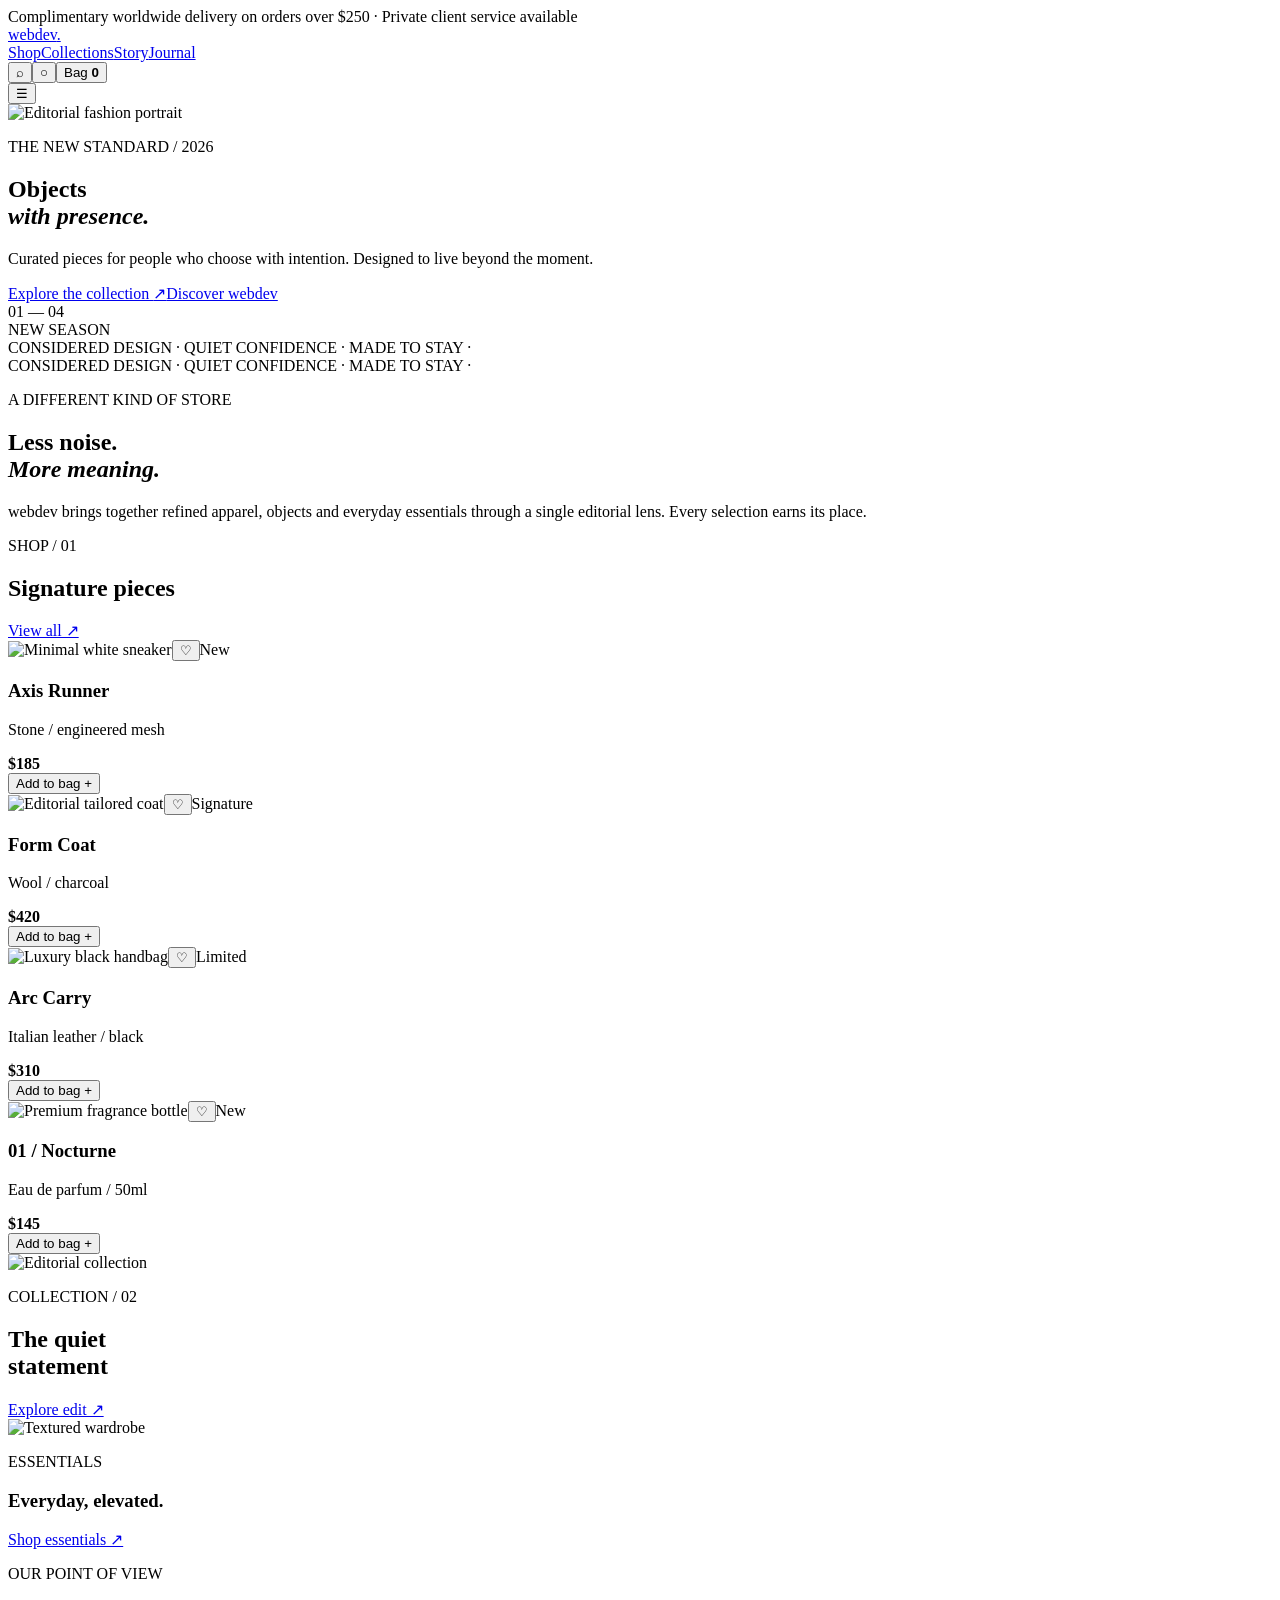
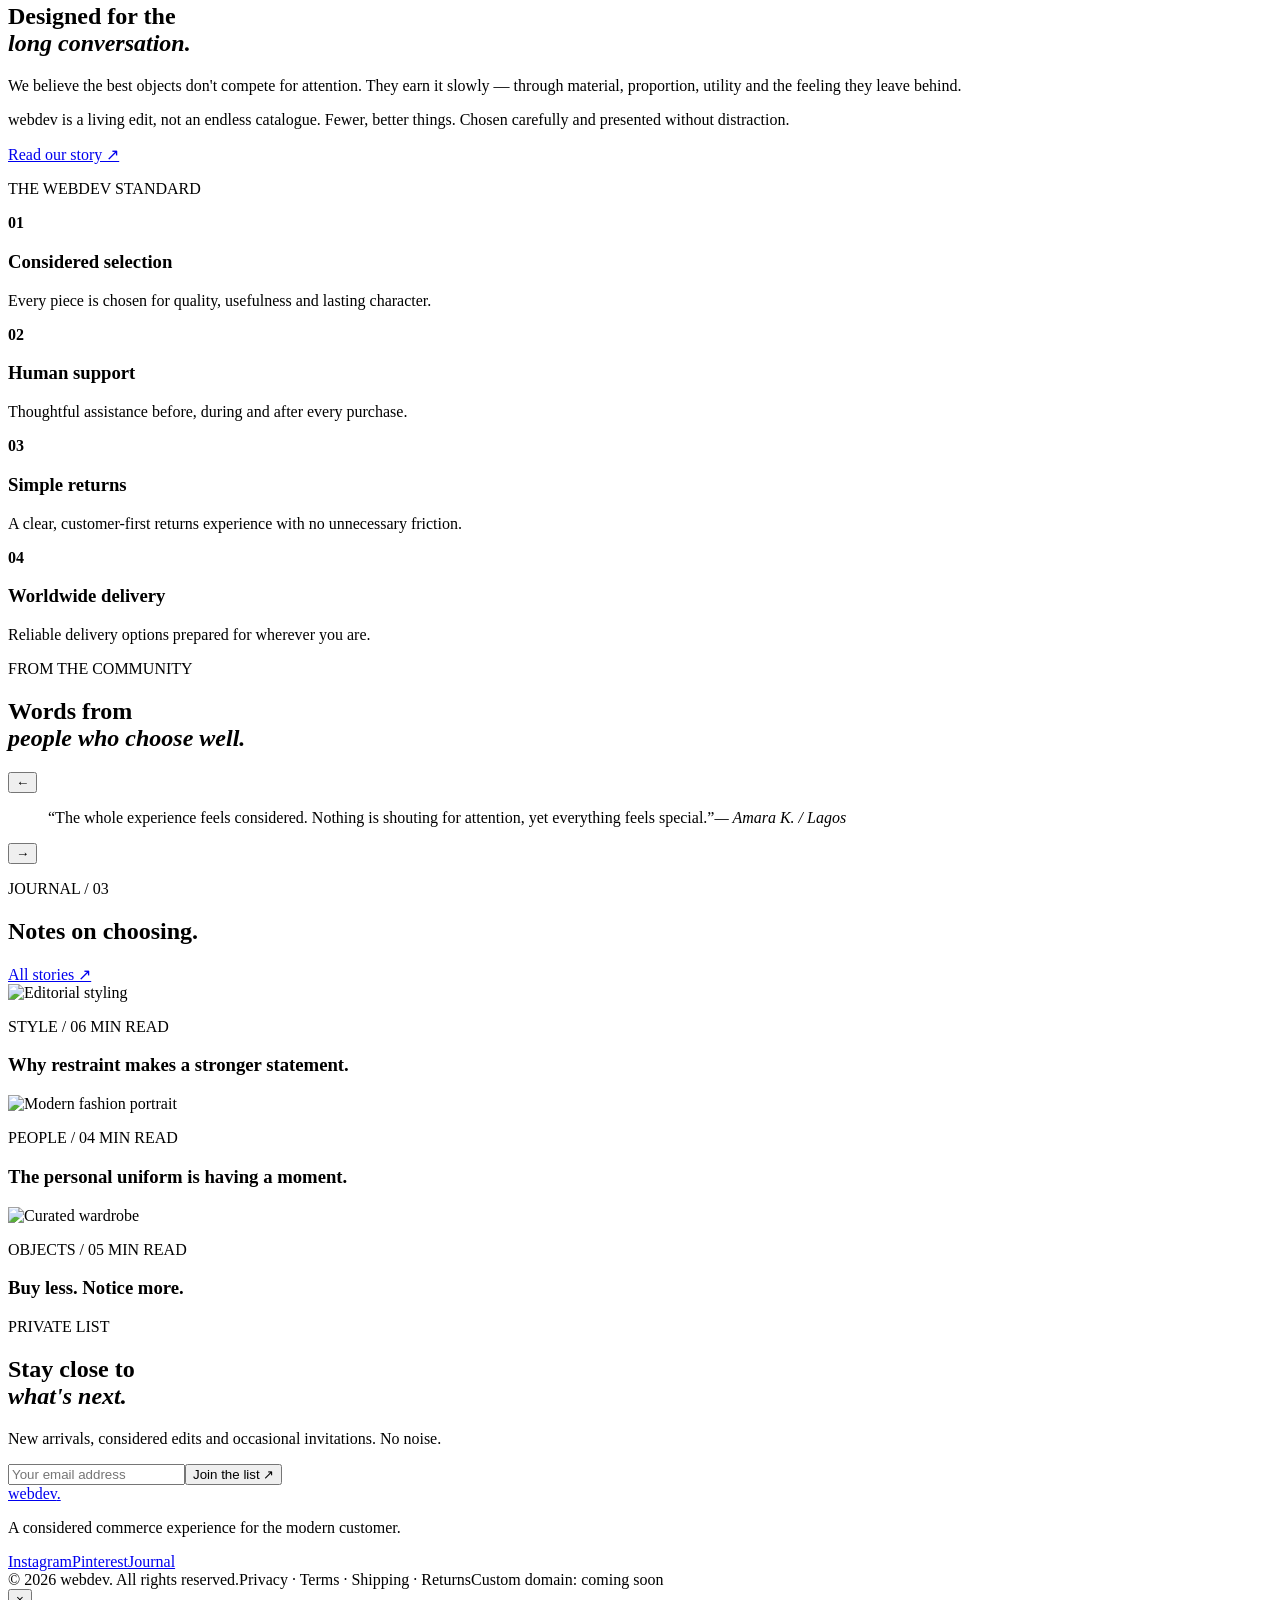
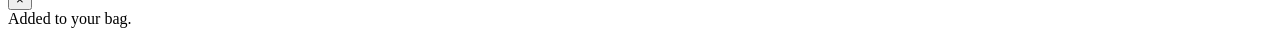
==== index.html @ 2dde6c5c "Build webdev premium storefront: add index.html" ====
<!doctype html>
<html lang="en">
<head>
<meta charset="UTF-8"><meta name="viewport" content="width=device-width,initial-scale=1">
<meta name="description" content="webdev — a premium independent commerce house for considered essentials and statement pieces.">
<meta name="theme-color" content="#0a0a09"><title>webdev — Objects with presence</title>
<link rel="preconnect" href="https://images.unsplash.com"><link rel="stylesheet" href="style.css">
</head>
<body>
<div class="announcement">Complimentary worldwide delivery on orders over $250 <span>·</span> Private client service available</div>
<header class="nav">
<a class="logo" href="#top" aria-label="webdev home">webdev<span>.</span></a>
<nav><a href="#shop">Shop</a><a href="#collections">Collections</a><a href="#story">Story</a><a href="#journal">Journal</a></nav>
<div class="actions"><button data-open="search" aria-label="Search">⌕</button><button data-open="account" aria-label="Account">○</button><button data-open="cart" aria-label="Cart">Bag <b id="count">0</b></button></div>
<button class="menu" data-open="menu" aria-label="Open menu">☰</button>
</header>
<main id="top">
<section class="hero">
<img src="https://images.unsplash.com/photo-1539109136881-3be0616acf4b?auto=format&fit=crop&w=2200&q=88" alt="Editorial fashion portrait">
<div class="hero-copy"><p class="eyebrow">THE NEW STANDARD / 2026</p><h1>Objects<br><em>with presence.</em></h1><p>Curated pieces for people who choose with intention. Designed to live beyond the moment.</p><div class="hero-actions"><a class="btn dark" href="#shop">Explore the collection <span>↗</span></a><a class="text-link" href="#story">Discover webdev</a></div></div>
<div class="hero-note">01 — 04<br>NEW SEASON</div>
</section>
<section class="marquee"><div>CONSIDERED DESIGN · QUIET CONFIDENCE · MADE TO STAY · </div><div>CONSIDERED DESIGN · QUIET CONFIDENCE · MADE TO STAY · </div></section>
<section class="intro"><p class="eyebrow">A DIFFERENT KIND OF STORE</p><h2>Less noise.<br><em>More meaning.</em></h2><p>webdev brings together refined apparel, objects and everyday essentials through a single editorial lens. Every selection earns its place.</p></section>
<section id="shop" class="section"><div class="section-head"><div><p class="eyebrow">SHOP / 01</p><h2>Signature pieces</h2></div><a href="#shop" class="text-link">View all ↗</a></div>
<div class="products">
<article class="product"><div class="product-media"><img src="https://images.unsplash.com/photo-1542291026-7eec264c27ff?auto=format&fit=crop&w=1200&q=88" alt="Minimal white sneaker"><button class="wish">♡</button><span>New</span></div><div class="product-info"><div><h3>Axis Runner</h3><p>Stone / engineered mesh</p></div><strong>$185</strong></div><button class="add" data-product="Axis Runner" data-price="185">Add to bag <span>+</span></button></article>
<article class="product"><div class="product-media"><img src="https://images.unsplash.com/photo-1529139574466-a303027c1d8b?auto=format&fit=crop&w=1200&q=88" alt="Editorial tailored coat"><button class="wish">♡</button><span>Signature</span></div><div class="product-info"><div><h3>Form Coat</h3><p>Wool / charcoal</p></div><strong>$420</strong></div><button class="add" data-product="Form Coat" data-price="420">Add to bag <span>+</span></button></article>
<article class="product"><div class="product-media"><img src="https://images.unsplash.com/photo-1492707892479-7bc8d5a4ee93?auto=format&fit=crop&w=1200&q=88" alt="Luxury black handbag"><button class="wish">♡</button><span>Limited</span></div><div class="product-info"><div><h3>Arc Carry</h3><p>Italian leather / black</p></div><strong>$310</strong></div><button class="add" data-product="Arc Carry" data-price="310">Add to bag <span>+</span></button></article>
<article class="product"><div class="product-media"><img src="https://images.unsplash.com/photo-1594035910387-fea47794261f?auto=format&fit=crop&w=1200&q=88" alt="Premium fragrance bottle"><button class="wish">♡</button><span>New</span></div><div class="product-info"><div><h3>01 / Nocturne</h3><p>Eau de parfum / 50ml</p></div><strong>$145</strong></div><button class="add" data-product="01 / Nocturne" data-price="145">Add to bag <span>+</span></button></article>
</div></section>
<section id="collections" class="feature-grid">
<div class="feature large"><img src="https://images.unsplash.com/photo-1506629905607-d9b1c5e1c2c2?auto=format&fit=crop&w=1800&q=88" alt="Editorial collection"><div><p class="eyebrow">COLLECTION / 02</p><h2>The quiet<br>statement</h2><a class="btn light" href="#shop">Explore edit ↗</a></div></div>
<div class="feature"><img src="https://images.unsplash.com/photo-1523381210434-271e8be1f52b?auto=format&fit=crop&w=1300&q=88" alt="Textured wardrobe"><div><p class="eyebrow">ESSENTIALS</p><h3>Everyday, elevated.</h3><a class="text-link light-link" href="#shop">Shop essentials ↗</a></div></div>
</section>
<section id="story" class="manifesto"><div><p class="eyebrow">OUR POINT OF VIEW</p><h2>Designed for the<br><em>long conversation.</em></h2></div><div><p>We believe the best objects don't compete for attention. They earn it slowly — through material, proportion, utility and the feeling they leave behind.</p><p>webdev is a living edit, not an endless catalogue. Fewer, better things. Chosen carefully and presented without distraction.</p><a class="text-link" href="#journal">Read our story ↗</a></div></section>
<section class="trust"><p class="eyebrow">THE WEBDEV STANDARD</p><div class="trust-grid"><div><b>01</b><h3>Considered selection</h3><p>Every piece is chosen for quality, usefulness and lasting character.</p></div><div><b>02</b><h3>Human support</h3><p>Thoughtful assistance before, during and after every purchase.</p></div><div><b>03</b><h3>Simple returns</h3><p>A clear, customer-first returns experience with no unnecessary friction.</p></div><div><b>04</b><h3>Worldwide delivery</h3><p>Reliable delivery options prepared for wherever you are.</p></div></div></section>
<section class="testimonials"><p class="eyebrow">FROM THE COMMUNITY</p><h2>Words from<br><em>people who choose well.</em></h2><div class="quote-wrap"><button class="quote-nav prev">←</button><blockquote id="quote">“The whole experience feels considered. Nothing is shouting for attention, yet everything feels special.”<cite>— Amara K. / Lagos</cite></blockquote><button class="quote-nav next">→</button></div></section>
<section id="journal" class="journal"><div class="section-head"><div><p class="eyebrow">JOURNAL / 03</p><h2>Notes on choosing.</h2></div><a href="#journal" class="text-link">All stories ↗</a></div><div class="journal-grid"><article><img src="https://images.unsplash.com/photo-1490481651871-ab68de25d43d?auto=format&fit=crop&w=1200&q=88" alt="Editorial styling"><p>STYLE / 06 MIN READ</p><h3>Why restraint makes a stronger statement.</h3></article><article><img src="https://images.unsplash.com/photo-1515886657613-9f3515b0c78f?auto=format&fit=crop&w=1200&q=88" alt="Modern fashion portrait"><p>PEOPLE / 04 MIN READ</p><h3>The personal uniform is having a moment.</h3></article><article><img src="https://images.unsplash.com/photo-1525507119028-ed4c629a60a3?auto=format&fit=crop&w=1200&q=88" alt="Curated wardrobe"><p>OBJECTS / 05 MIN READ</p><h3>Buy less. Notice more.</h3></article></div></section>
<section class="newsletter"><p class="eyebrow">PRIVATE LIST</p><h2>Stay close to<br><em>what's next.</em></h2><p>New arrivals, considered edits and occasional invitations. No noise.</p><form id="newsletter"><input type="email" placeholder="Your email address" required aria-label="Email address"><button class="btn dark">Join the list ↗</button></form><small id="newsmsg"></small></section>
</main>
<footer><div class="footer-top"><a class="logo" href="#top">webdev<span>.</span></a><p>A considered commerce experience for the modern customer.</p><div class="social"><a href="#top">Instagram</a><a href="#top">Pinterest</a><a href="#top">Journal</a></div></div><div class="footer-bottom"><span>© 2026 webdev. All rights reserved.</span><span>Privacy · Terms · Shipping · Returns</span><span>Custom domain: coming soon</span></div></footer>
<div class="drawer" id="drawer"><div class="drawer-inner"><button class="close">×</button><div id="drawer-content"></div></div></div>
<div class="toast" id="toast">Added to your bag.</div>
<script src="script.js"></script>
</body></html>
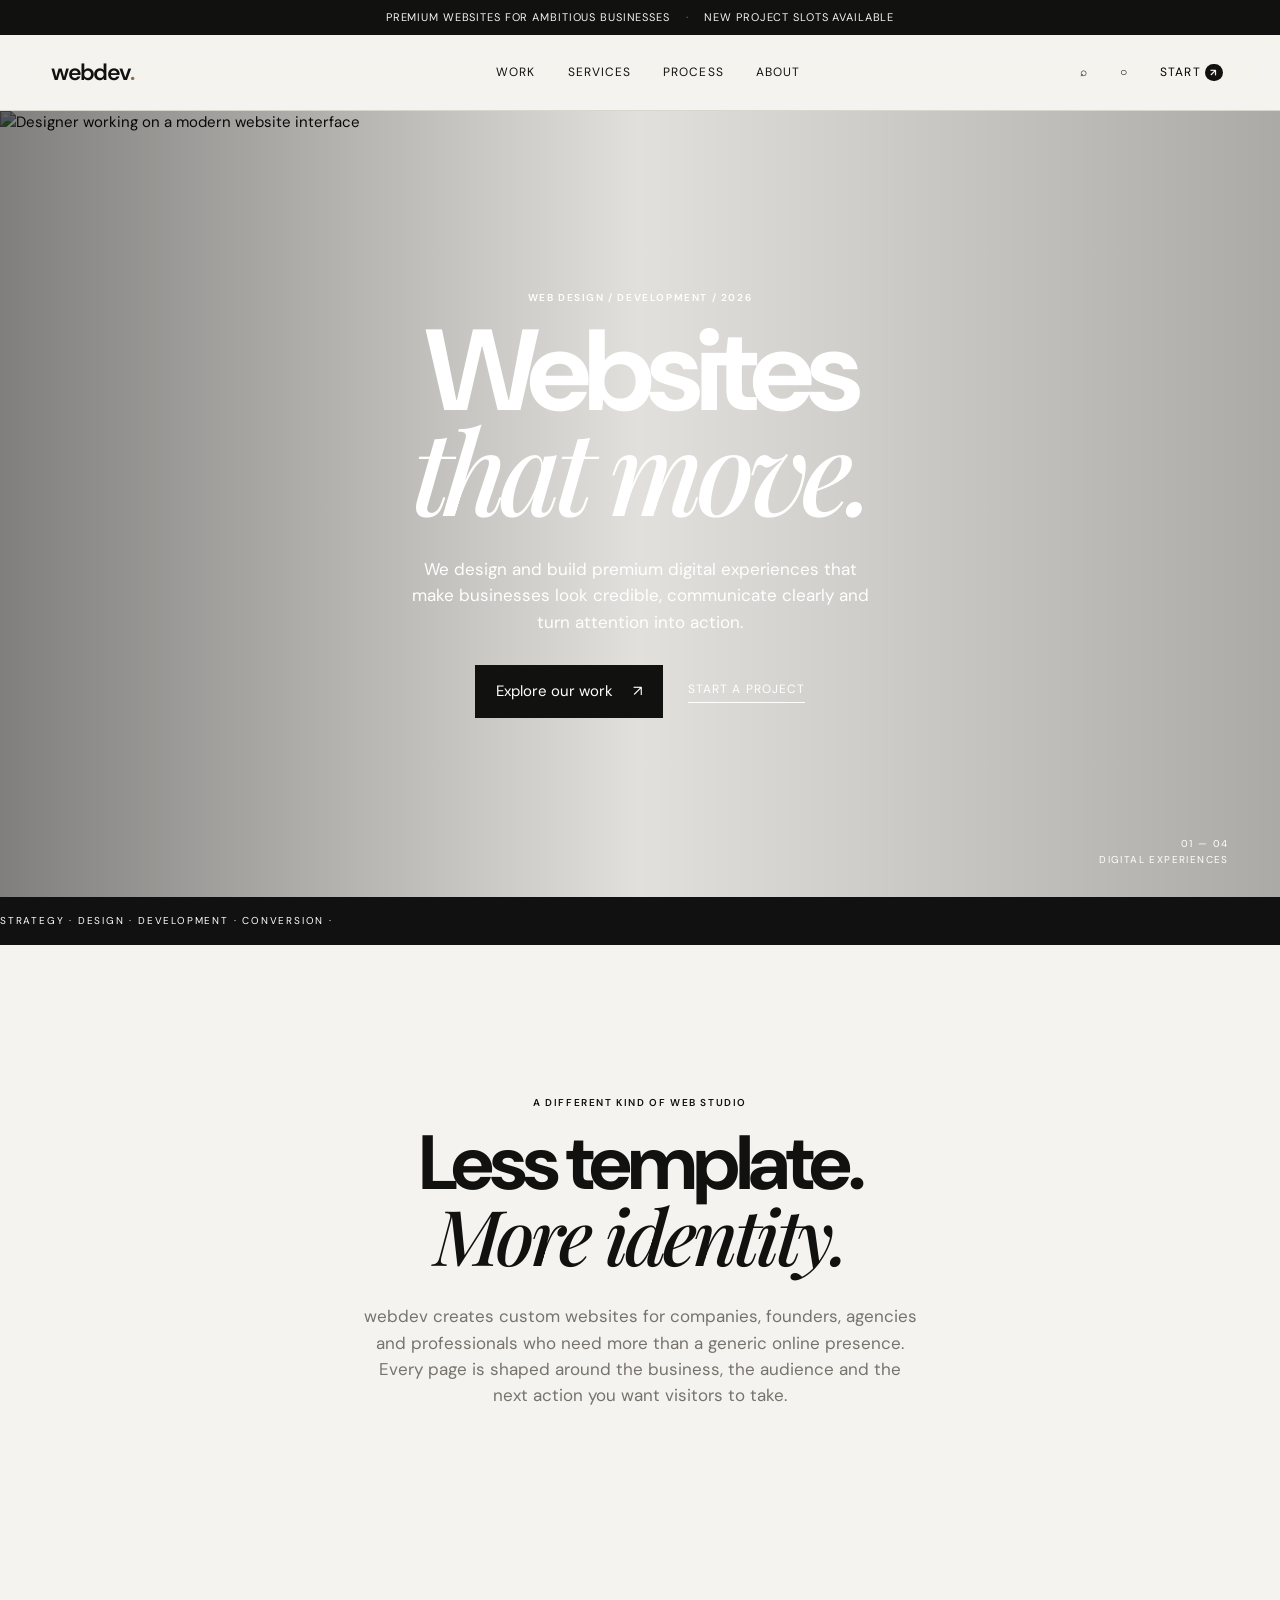
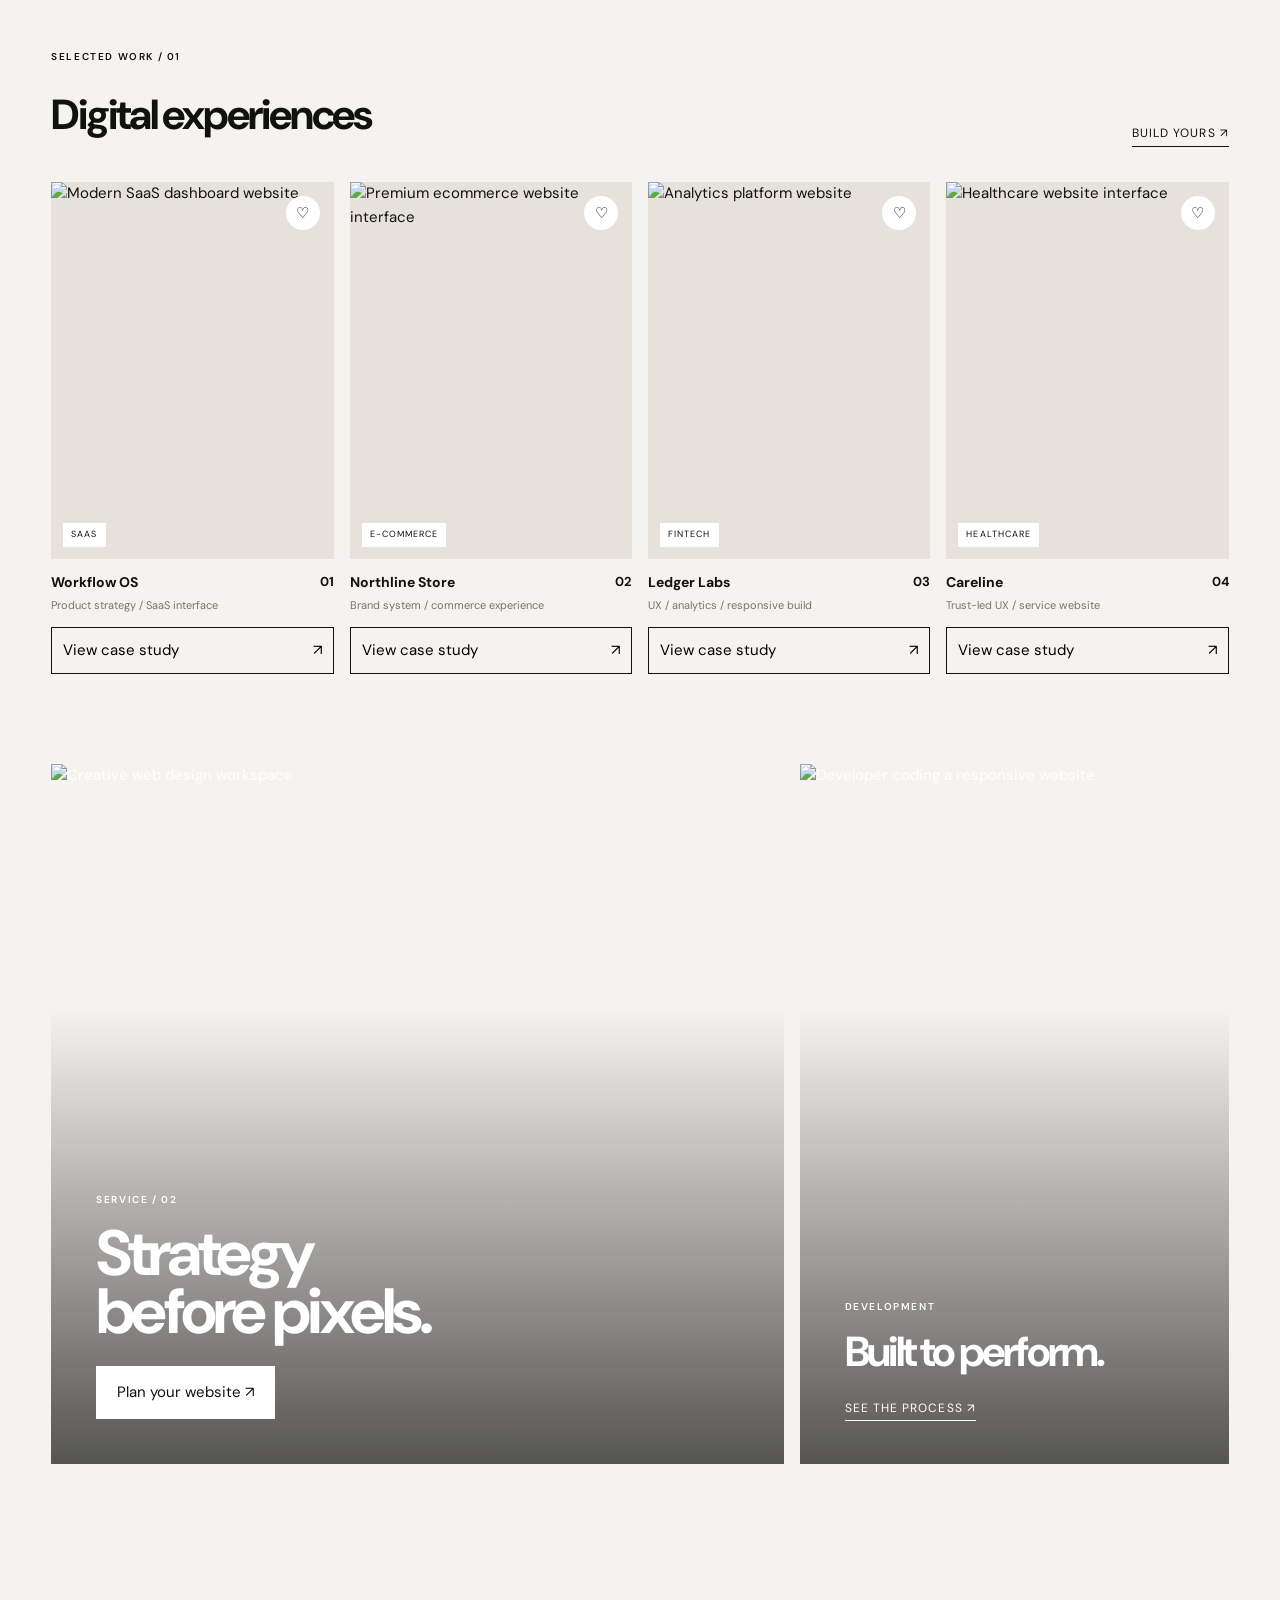
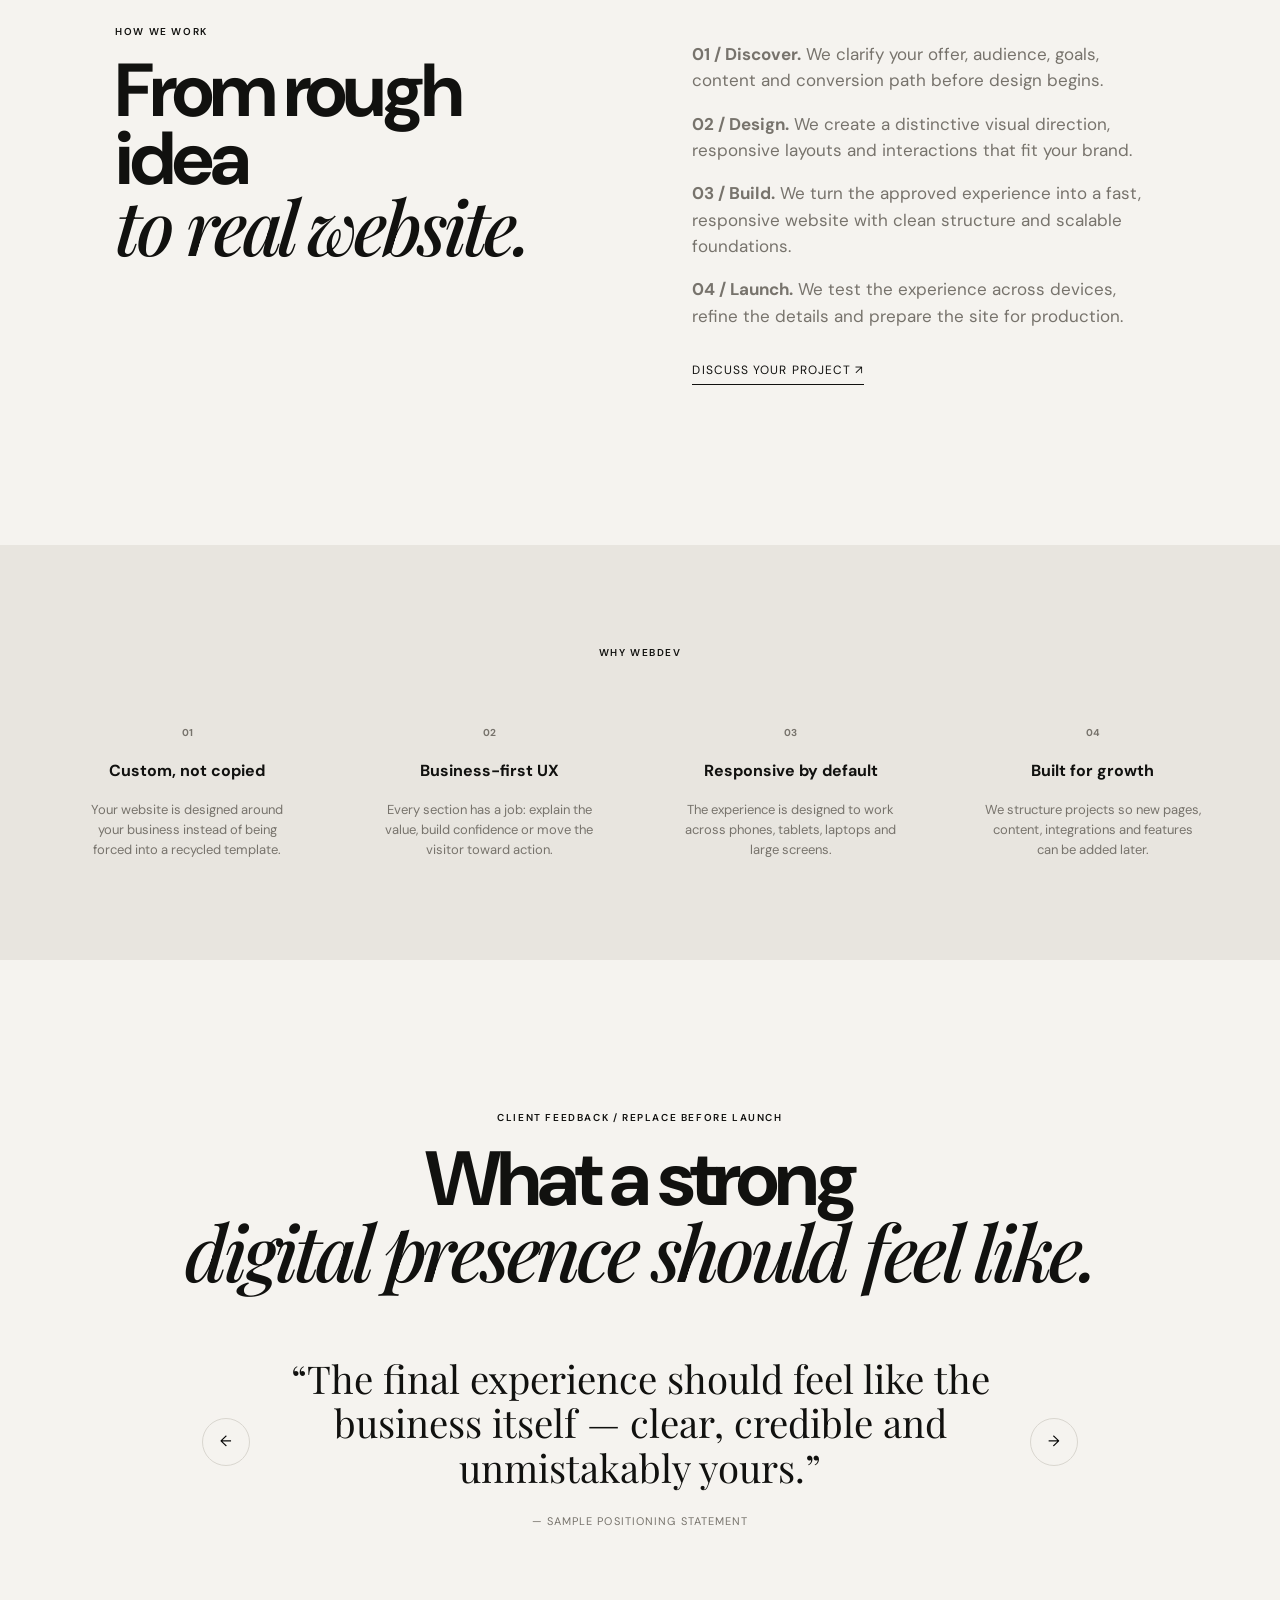
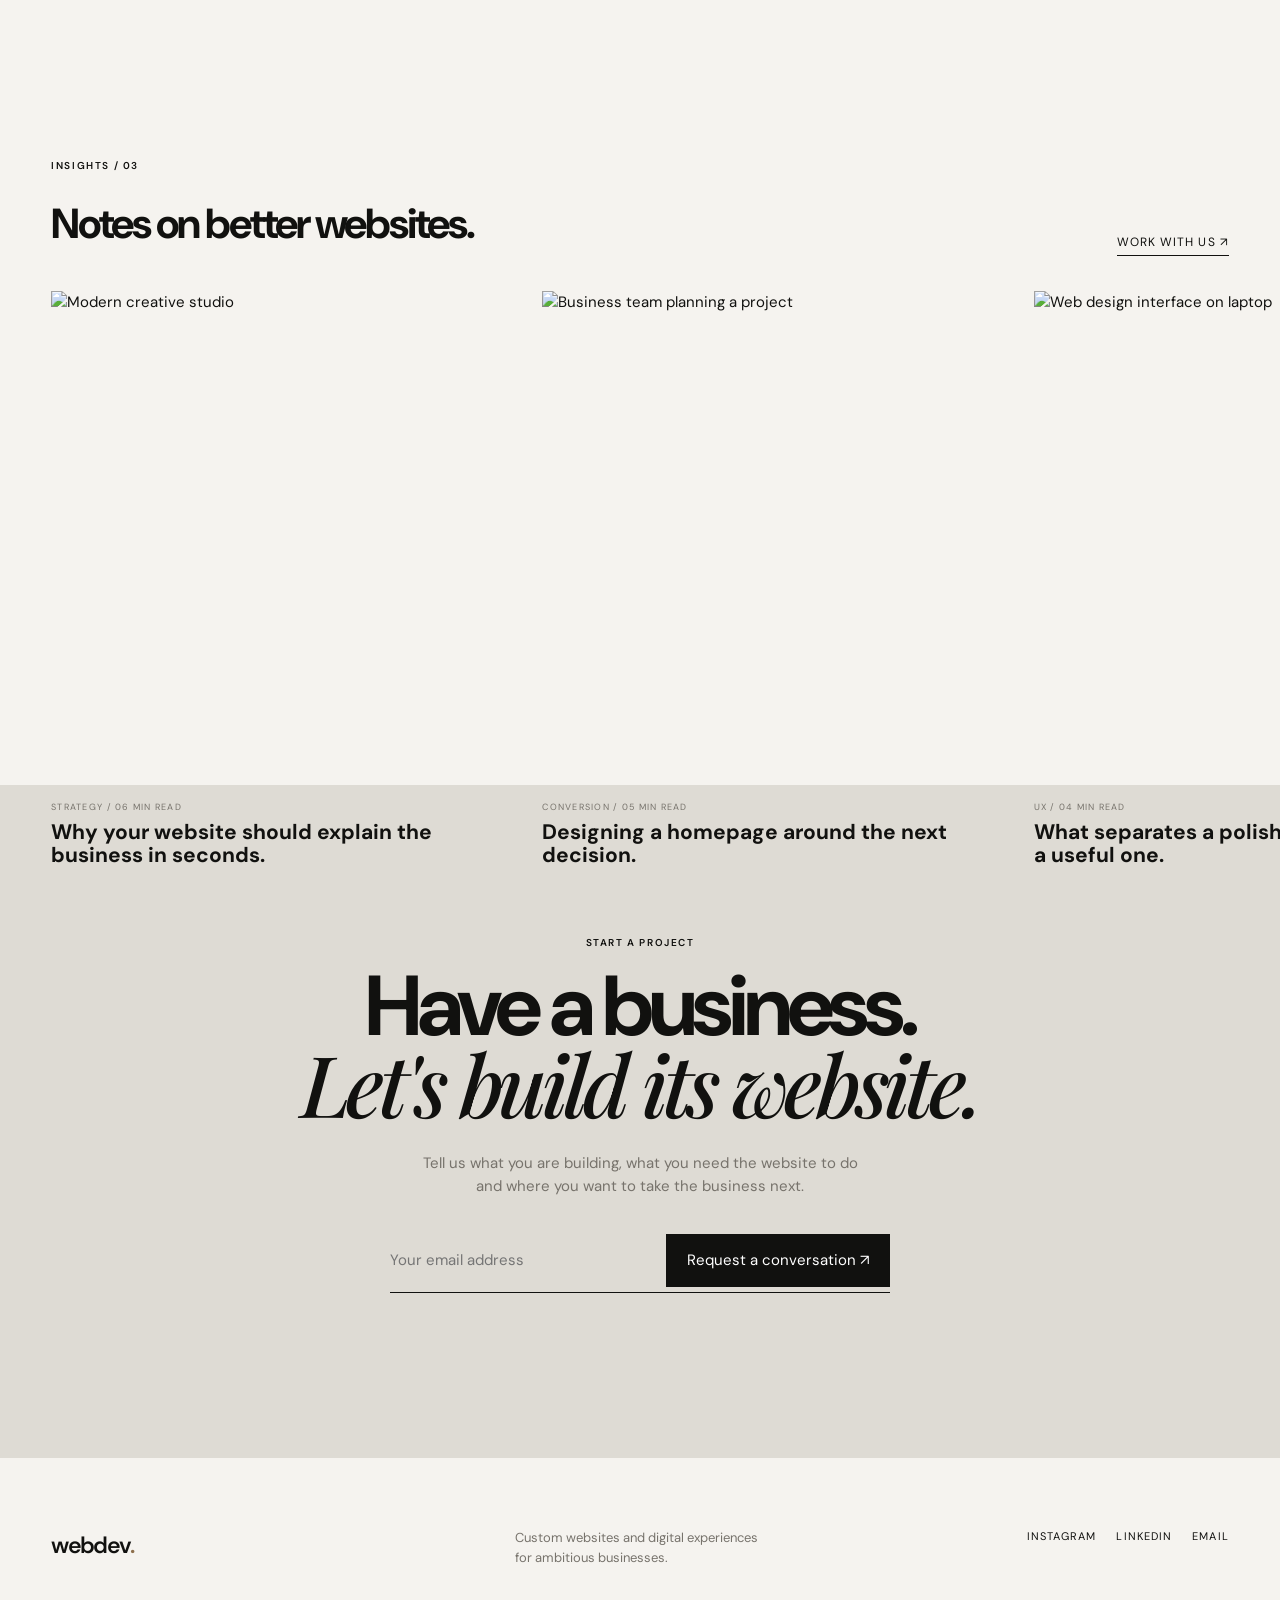
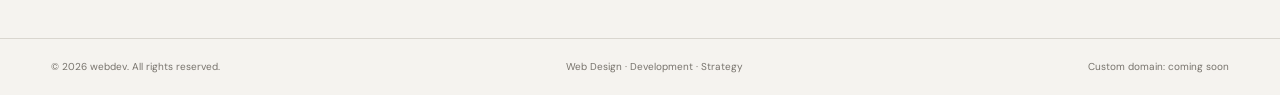
==== commit e28039bf: "Reposition website as web development studio" ====
--- a/index.html
+++ b/index.html
@@ -1,46 +1,159 @@
 <!doctype html>
 <html lang="en">
 <head>
-<meta charset="UTF-8"><meta name="viewport" content="width=device-width,initial-scale=1">
-<meta name="description" content="webdev — a premium independent commerce house for considered essentials and statement pieces.">
-<meta name="theme-color" content="#0a0a09"><title>webdev — Objects with presence</title>
-<link rel="preconnect" href="https://images.unsplash.com"><link rel="stylesheet" href="style.css">
+<meta charset="UTF-8">
+<meta name="viewport" content="width=device-width,initial-scale=1">
+<meta name="description" content="webdev — premium websites and digital experiences designed and built for ambitious businesses.">
+<meta name="theme-color" content="#0a0a09">
+<title>webdev — Websites that move businesses forward.</title>
+<link rel="preconnect" href="https://images.unsplash.com">
+<link rel="stylesheet" href="style.css">
 </head>
 <body>
-<div class="announcement">Complimentary worldwide delivery on orders over $250 <span>·</span> Private client service available</div>
+<div class="announcement">Premium websites for ambitious businesses <span>·</span> New project slots available</div>
+
 <header class="nav">
 <a class="logo" href="#top" aria-label="webdev home">webdev<span>.</span></a>
-<nav><a href="#shop">Shop</a><a href="#collections">Collections</a><a href="#story">Story</a><a href="#journal">Journal</a></nav>
-<div class="actions"><button data-open="search" aria-label="Search">⌕</button><button data-open="account" aria-label="Account">○</button><button data-open="cart" aria-label="Cart">Bag <b id="count">0</b></button></div>
+<nav>
+<a href="#work">Work</a><a href="#services">Services</a><a href="#process">Process</a><a href="#about">About</a>
+</nav>
+<div class="actions">
+<button data-open="search" aria-label="Explore services">⌕</button>
+<button data-open="account" aria-label="Client portal">○</button>
+<button data-open="contact" aria-label="Start a project">Start <b>↗</b></button>
+</div>
 <button class="menu" data-open="menu" aria-label="Open menu">☰</button>
 </header>
+
 <main id="top">
 <section class="hero">
-<img src="https://images.unsplash.com/photo-1539109136881-3be0616acf4b?auto=format&fit=crop&w=2200&q=88" alt="Editorial fashion portrait">
-<div class="hero-copy"><p class="eyebrow">THE NEW STANDARD / 2026</p><h1>Objects<br><em>with presence.</em></h1><p>Curated pieces for people who choose with intention. Designed to live beyond the moment.</p><div class="hero-actions"><a class="btn dark" href="#shop">Explore the collection <span>↗</span></a><a class="text-link" href="#story">Discover webdev</a></div></div>
-<div class="hero-note">01 — 04<br>NEW SEASON</div>
+<img src="https://images.unsplash.com/photo-1558655146-d09347e92766?auto=format&fit=crop&w=2200&q=88" alt="Designer working on a modern website interface">
+<div class="hero-copy">
+<p class="eyebrow">WEB DESIGN / DEVELOPMENT / 2026</p>
+<h1>Websites<br><em>that move.</em></h1>
+<p>We design and build premium digital experiences that make businesses look credible, communicate clearly and turn attention into action.</p>
+<div class="hero-actions">
+<a class="btn dark" href="#work">Explore our work <span>↗</span></a>
+<a class="text-link" href="#contact">Start a project</a>
+</div>
+</div>
+<div class="hero-note">01 — 04<br>DIGITAL EXPERIENCES</div>
 </section>
-<section class="marquee"><div>CONSIDERED DESIGN · QUIET CONFIDENCE · MADE TO STAY · </div><div>CONSIDERED DESIGN · QUIET CONFIDENCE · MADE TO STAY · </div></section>
-<section class="intro"><p class="eyebrow">A DIFFERENT KIND OF STORE</p><h2>Less noise.<br><em>More meaning.</em></h2><p>webdev brings together refined apparel, objects and everyday essentials through a single editorial lens. Every selection earns its place.</p></section>
-<section id="shop" class="section"><div class="section-head"><div><p class="eyebrow">SHOP / 01</p><h2>Signature pieces</h2></div><a href="#shop" class="text-link">View all ↗</a></div>
+
+<section class="marquee"><div>STRATEGY · DESIGN · DEVELOPMENT · CONVERSION · </div><div>STRATEGY · DESIGN · DEVELOPMENT · CONVERSION · </div></section>
+
+<section class="intro">
+<p class="eyebrow">A DIFFERENT KIND OF WEB STUDIO</p>
+<h2>Less template.<br><em>More identity.</em></h2>
+<p>webdev creates custom websites for companies, founders, agencies and professionals who need more than a generic online presence. Every page is shaped around the business, the audience and the next action you want visitors to take.</p>
+</section>
+
+<section id="work" class="section">
+<div class="section-head">
+<div><p class="eyebrow">SELECTED WORK / 01</p><h2>Digital experiences</h2></div>
+<a href="#contact" class="text-link">Build yours ↗</a>
+</div>
 <div class="products">
-<article class="product"><div class="product-media"><img src="https://images.unsplash.com/photo-1542291026-7eec264c27ff?auto=format&fit=crop&w=1200&q=88" alt="Minimal white sneaker"><button class="wish">♡</button><span>New</span></div><div class="product-info"><div><h3>Axis Runner</h3><p>Stone / engineered mesh</p></div><strong>$185</strong></div><button class="add" data-product="Axis Runner" data-price="185">Add to bag <span>+</span></button></article>
-<article class="product"><div class="product-media"><img src="https://images.unsplash.com/photo-1529139574466-a303027c1d8b?auto=format&fit=crop&w=1200&q=88" alt="Editorial tailored coat"><button class="wish">♡</button><span>Signature</span></div><div class="product-info"><div><h3>Form Coat</h3><p>Wool / charcoal</p></div><strong>$420</strong></div><button class="add" data-product="Form Coat" data-price="420">Add to bag <span>+</span></button></article>
-<article class="product"><div class="product-media"><img src="https://images.unsplash.com/photo-1492707892479-7bc8d5a4ee93?auto=format&fit=crop&w=1200&q=88" alt="Luxury black handbag"><button class="wish">♡</button><span>Limited</span></div><div class="product-info"><div><h3>Arc Carry</h3><p>Italian leather / black</p></div><strong>$310</strong></div><button class="add" data-product="Arc Carry" data-price="310">Add to bag <span>+</span></button></article>
-<article class="product"><div class="product-media"><img src="https://images.unsplash.com/photo-1594035910387-fea47794261f?auto=format&fit=crop&w=1200&q=88" alt="Premium fragrance bottle"><button class="wish">♡</button><span>New</span></div><div class="product-info"><div><h3>01 / Nocturne</h3><p>Eau de parfum / 50ml</p></div><strong>$145</strong></div><button class="add" data-product="01 / Nocturne" data-price="145">Add to bag <span>+</span></button></article>
-</div></section>
-<section id="collections" class="feature-grid">
-<div class="feature large"><img src="https://images.unsplash.com/photo-1506629905607-d9b1c5e1c2c2?auto=format&fit=crop&w=1800&q=88" alt="Editorial collection"><div><p class="eyebrow">COLLECTION / 02</p><h2>The quiet<br>statement</h2><a class="btn light" href="#shop">Explore edit ↗</a></div></div>
-<div class="feature"><img src="https://images.unsplash.com/photo-1523381210434-271e8be1f52b?auto=format&fit=crop&w=1300&q=88" alt="Textured wardrobe"><div><p class="eyebrow">ESSENTIALS</p><h3>Everyday, elevated.</h3><a class="text-link light-link" href="#shop">Shop essentials ↗</a></div></div>
+<article class="product">
+<div class="product-media"><img src="https://images.unsplash.com/photo-1558655146-9f40138edfeb?auto=format&fit=crop&w=1200&q=88" alt="Modern SaaS dashboard website"><button class="wish" aria-label="Save project">♡</button><span>SaaS</span></div>
+<div class="product-info"><div><h3>Workflow OS</h3><p>Product strategy / SaaS interface</p></div><strong>01</strong></div>
+<button class="add" data-project="Workflow OS">View case study <span>↗</span></button>
+</article>
+
+<article class="product">
+<div class="product-media"><img src="https://images.unsplash.com/photo-1559028012-481c04fa702d?auto=format&fit=crop&w=1200&q=88" alt="Premium ecommerce website interface"><button class="wish" aria-label="Save project">♡</button><span>E-commerce</span></div>
+<div class="product-info"><div><h3>Northline Store</h3><p>Brand system / commerce experience</p></div><strong>02</strong></div>
+<button class="add" data-project="Northline Store">View case study <span>↗</span></button>
+</article>
+
+<article class="product">
+<div class="product-media"><img src="https://images.unsplash.com/photo-1460925895917-afdab827c52f?auto=format&fit=crop&w=1200&q=88" alt="Analytics platform website"><button class="wish" aria-label="Save project">♡</button><span>Fintech</span></div>
+<div class="product-info"><div><h3>Ledger Labs</h3><p>UX / analytics / responsive build</p></div><strong>03</strong></div>
+<button class="add" data-project="Ledger Labs">View case study <span>↗</span></button>
+</article>
+
+<article class="product">
+<div class="product-media"><img src="https://images.unsplash.com/photo-1559757175-0eb30cd8c063?auto=format&fit=crop&w=1200&q=88" alt="Healthcare website interface"><button class="wish" aria-label="Save project">♡</button><span>Healthcare</span></div>
+<div class="product-info"><div><h3>Careline</h3><p>Trust-led UX / service website</p></div><strong>04</strong></div>
+<button class="add" data-project="Careline">View case study <span>↗</span></button>
+</article>
+</div>
 </section>
-<section id="story" class="manifesto"><div><p class="eyebrow">OUR POINT OF VIEW</p><h2>Designed for the<br><em>long conversation.</em></h2></div><div><p>We believe the best objects don't compete for attention. They earn it slowly — through material, proportion, utility and the feeling they leave behind.</p><p>webdev is a living edit, not an endless catalogue. Fewer, better things. Chosen carefully and presented without distraction.</p><a class="text-link" href="#journal">Read our story ↗</a></div></section>
-<section class="trust"><p class="eyebrow">THE WEBDEV STANDARD</p><div class="trust-grid"><div><b>01</b><h3>Considered selection</h3><p>Every piece is chosen for quality, usefulness and lasting character.</p></div><div><b>02</b><h3>Human support</h3><p>Thoughtful assistance before, during and after every purchase.</p></div><div><b>03</b><h3>Simple returns</h3><p>A clear, customer-first returns experience with no unnecessary friction.</p></div><div><b>04</b><h3>Worldwide delivery</h3><p>Reliable delivery options prepared for wherever you are.</p></div></div></section>
-<section class="testimonials"><p class="eyebrow">FROM THE COMMUNITY</p><h2>Words from<br><em>people who choose well.</em></h2><div class="quote-wrap"><button class="quote-nav prev">←</button><blockquote id="quote">“The whole experience feels considered. Nothing is shouting for attention, yet everything feels special.”<cite>— Amara K. / Lagos</cite></blockquote><button class="quote-nav next">→</button></div></section>
-<section id="journal" class="journal"><div class="section-head"><div><p class="eyebrow">JOURNAL / 03</p><h2>Notes on choosing.</h2></div><a href="#journal" class="text-link">All stories ↗</a></div><div class="journal-grid"><article><img src="https://images.unsplash.com/photo-1490481651871-ab68de25d43d?auto=format&fit=crop&w=1200&q=88" alt="Editorial styling"><p>STYLE / 06 MIN READ</p><h3>Why restraint makes a stronger statement.</h3></article><article><img src="https://images.unsplash.com/photo-1515886657613-9f3515b0c78f?auto=format&fit=crop&w=1200&q=88" alt="Modern fashion portrait"><p>PEOPLE / 04 MIN READ</p><h3>The personal uniform is having a moment.</h3></article><article><img src="https://images.unsplash.com/photo-1525507119028-ed4c629a60a3?auto=format&fit=crop&w=1200&q=88" alt="Curated wardrobe"><p>OBJECTS / 05 MIN READ</p><h3>Buy less. Notice more.</h3></article></div></section>
-<section class="newsletter"><p class="eyebrow">PRIVATE LIST</p><h2>Stay close to<br><em>what's next.</em></h2><p>New arrivals, considered edits and occasional invitations. No noise.</p><form id="newsletter"><input type="email" placeholder="Your email address" required aria-label="Email address"><button class="btn dark">Join the list ↗</button></form><small id="newsmsg"></small></section>
+
+<section id="services" class="feature-grid">
+<div class="feature large">
+<img src="https://images.unsplash.com/photo-1558655146-2c17c2c5f2d1?auto=format&fit=crop&w=1800&q=88" alt="Creative web design workspace">
+<div><p class="eyebrow">SERVICE / 02</p><h2>Strategy<br>before pixels.</h2><a class="btn light" href="#contact">Plan your website ↗</a></div>
+</div>
+<div class="feature">
+<img src="https://images.unsplash.com/photo-1545235617-9465d2a55698?auto=format&fit=crop&w=1300&q=88" alt="Developer coding a responsive website">
+<div><p class="eyebrow">DEVELOPMENT</p><h3>Built to perform.</h3><a class="text-link light-link" href="#process">See the process ↗</a></div>
+</div>
+</section>
+
+<section id="process" class="manifesto">
+<div><p class="eyebrow">HOW WE WORK</p><h2>From rough idea<br><em>to real website.</em></h2></div>
+<div>
+<p><strong>01 / Discover.</strong> We clarify your offer, audience, goals, content and conversion path before design begins.</p>
+<p><strong>02 / Design.</strong> We create a distinctive visual direction, responsive layouts and interactions that fit your brand.</p>
+<p><strong>03 / Build.</strong> We turn the approved experience into a fast, responsive website with clean structure and scalable foundations.</p>
+<p><strong>04 / Launch.</strong> We test the experience across devices, refine the details and prepare the site for production.</p>
+<a class="text-link" href="#contact">Discuss your project ↗</a>
+</div>
+</section>
+
+<section id="about" class="trust">
+<p class="eyebrow">WHY WEBDEV</p>
+<div class="trust-grid">
+<div><b>01</b><h3>Custom, not copied</h3><p>Your website is designed around your business instead of being forced into a recycled template.</p></div>
+<div><b>02</b><h3>Business-first UX</h3><p>Every section has a job: explain the value, build confidence or move the visitor toward action.</p></div>
+<div><b>03</b><h3>Responsive by default</h3><p>The experience is designed to work across phones, tablets, laptops and large screens.</p></div>
+<div><b>04</b><h3>Built for growth</h3><p>We structure projects so new pages, content, integrations and features can be added later.</p></div>
+</div>
+</section>
+
+<section class="testimonials">
+<p class="eyebrow">CLIENT FEEDBACK / REPLACE BEFORE LAUNCH</p>
+<h2>What a strong<br><em>digital presence should feel like.</em></h2>
+<div class="quote-wrap">
+<button class="quote-nav prev" aria-label="Previous feedback">←</button>
+<blockquote id="quote">“The final experience should feel like the business itself — clear, credible and unmistakably yours.”<cite>— Sample positioning statement</cite></blockquote>
+<button class="quote-nav next" aria-label="Next feedback">→</button>
+</div>
+</section>
+
+<section class="journal">
+<div class="section-head"><div><p class="eyebrow">INSIGHTS / 03</p><h2>Notes on better websites.</h2></div><a href="#contact" class="text-link">Work with us ↗</a></div>
+<div class="journal-grid">
+<article><img src="https://images.unsplash.com/photo-1497366811353-6870744d04b2?auto=format&fit=crop&w=1200&q=88" alt="Modern creative studio"><p>STRATEGY / 06 MIN READ</p><h3>Why your website should explain the business in seconds.</h3></article>
+<article><img src="https://images.unsplash.com/photo-1552664730-d307ca884978?auto=format&fit=crop&w=1200&q=88" alt="Business team planning a project"><p>CONVERSION / 05 MIN READ</p><h3>Designing a homepage around the next decision.</h3></article>
+<article><img src="https://images.unsplash.com/photo-1559028012-dc7f3c6d6f8f?auto=format&fit=crop&w=1200&q=88" alt="Web design interface on laptop"><p>UX / 04 MIN READ</p><h3>What separates a polished website from a useful one.</h3></article>
+</div>
+</section>
+
+<section id="contact" class="newsletter">
+<p class="eyebrow">START A PROJECT</p>
+<h2>Have a business.<br><em>Let's build its website.</em></h2>
+<p>Tell us what you are building, what you need the website to do and where you want to take the business next.</p>
+<form id="newsletter">
+<input type="email" placeholder="Your email address" required aria-label="Email address">
+<button class="btn dark">Request a conversation ↗</button>
+</form>
+<small id="newsmsg"></small>
+</section>
 </main>
-<footer><div class="footer-top"><a class="logo" href="#top">webdev<span>.</span></a><p>A considered commerce experience for the modern customer.</p><div class="social"><a href="#top">Instagram</a><a href="#top">Pinterest</a><a href="#top">Journal</a></div></div><div class="footer-bottom"><span>© 2026 webdev. All rights reserved.</span><span>Privacy · Terms · Shipping · Returns</span><span>Custom domain: coming soon</span></div></footer>
-<div class="drawer" id="drawer"><div class="drawer-inner"><button class="close">×</button><div id="drawer-content"></div></div></div>
-<div class="toast" id="toast">Added to your bag.</div>
+
+<footer>
+<div class="footer-top">
+<a class="logo" href="#top">webdev<span>.</span></a>
+<p>Custom websites and digital experiences for ambitious businesses.</p>
+<div class="social"><a href="#contact">Instagram</a><a href="#contact">LinkedIn</a><a href="#contact">Email</a></div>
+</div>
+<div class="footer-bottom"><span>© 2026 webdev. All rights reserved.</span><span>Web Design · Development · Strategy</span><span>Custom domain: coming soon</span></div>
+</footer>
+
+<div class="drawer" id="drawer"><div class="drawer-inner"><button class="close" aria-label="Close">×</button><div id="drawer-content"></div></div></div>
+<div class="toast" id="toast">Project saved.</div>
 <script src="script.js"></script>
-</body></html>+</body>
+</html>
--- a/style.css
+++ b/style.css
@@ -0,0 +1,2 @@
+@import url('https://fonts.googleapis.com/css2?family=DM+Sans:wght@400;500;600&family=Playfair+Display:ital,wght@0,500;0,600;1,500&display=swap');
+:root{--ink:#11110f;--paper:#f5f3ef;--muted:#77736c;--line:#d9d6cf;--white:#fff}*{box-sizing:border-box}html{scroll-behavior:smooth}body{margin:0;background:var(--paper);color:var(--ink);font-family:'DM Sans',sans-serif;font-size:15px;line-height:1.55}a{color:inherit;text-decoration:none}button,input{font:inherit}.announcement{padding:9px;text-align:center;background:#11110f;color:#f5f3ef;font-size:11px;letter-spacing:.08em;text-transform:uppercase}.announcement span{margin:0 12px;opacity:.5}.nav{height:76px;padding:0 4vw;display:flex;align-items:center;justify-content:space-between;border-bottom:1px solid var(--line);position:sticky;top:0;z-index:20;background:rgba(245,243,239,.94);backdrop-filter:blur(14px)}.logo{font-size:23px;letter-spacing:-.07em;font-weight:600}.logo span{color:#8d6f4c}.nav nav{display:flex;gap:32px;margin-left:7vw}.nav nav a,.actions button,.text-link{font-size:12px;text-transform:uppercase;letter-spacing:.09em}.actions{display:flex;gap:20px;align-items:center}.actions button,.menu{border:0;background:none;cursor:pointer}.actions b{font-size:10px;background:var(--ink);color:var(--paper);padding:2px 5px;border-radius:20px}.menu{display:none;font-size:20px}.hero{min-height:calc(100vh - 114px);position:relative;display:grid;place-items:center;overflow:hidden}.hero>img{position:absolute;width:100%;height:100%;object-fit:cover;filter:brightness(.72)}.hero:after{content:'';position:absolute;inset:0;background:linear-gradient(90deg,rgba(0,0,0,.48),rgba(0,0,0,.08),rgba(0,0,0,.3))}.hero-copy{position:relative;z-index:2;text-align:center;color:#fff;max-width:700px;padding:60px 24px}.eyebrow{font-size:10px;letter-spacing:.16em;text-transform:uppercase;margin:0 0 18px;font-weight:600}.hero h1{font-size:clamp(58px,9vw,125px);line-height:.84;letter-spacing:-.06em;margin:0 0 30px}.hero h1 em,h2 em{font-family:'Playfair Display',serif;font-weight:500}.hero-copy>p:not(.eyebrow){max-width:460px;margin:0 auto 30px;font-size:17px}.hero-actions{display:flex;justify-content:center;align-items:center;gap:25px}.btn{border:0;padding:15px 21px;display:inline-flex;gap:20px;align-items:center;justify-content:center;cursor:pointer;transition:.3s transform,.3s background}.btn:hover{transform:translateY(-3px)}.dark{background:#11110f;color:#fff}.light{background:#fff;color:#111}.text-link{border-bottom:1px solid currentColor;padding-bottom:4px}.hero-note{position:absolute;z-index:2;bottom:30px;right:4vw;color:#fff;text-align:right;font-size:10px;letter-spacing:.14em}.marquee{display:flex;overflow:hidden;white-space:nowrap;background:#111;color:#fff;padding:16px 0;font-size:10px;letter-spacing:.18em}.marquee div{min-width:100%;animation:marquee 22s linear infinite}@keyframes marquee{to{transform:translateX(-100%)}}.intro{text-align:center;padding:150px 20px;max-width:760px;margin:auto}.intro h2,.testimonials h2{font-size:clamp(45px,6vw,80px);line-height:.92;letter-spacing:-.055em;margin:0 0 28px}.intro>p:last-child{max-width:560px;margin:auto;color:var(--muted);font-size:17px}.section{padding:90px 4vw}.section-head{display:flex;justify-content:space-between;align-items:end;margin-bottom:35px}.section h2,.journal h2{font-size:42px;letter-spacing:-.05em;margin:0}.products{display:grid;grid-template-columns:repeat(4,1fr);gap:16px}.product-media{aspect-ratio:3/4;overflow:hidden;position:relative;background:#e6e2db}.product-media img,.feature img,.journal img{width:100%;height:100%;object-fit:cover;transition:transform .7s cubic-bezier(.2,.7,.2,1)}.product:hover img,.journal article:hover img{transform:scale(1.045)}.product-media button{position:absolute}.wish{top:14px;right:14px;border:0;background:#fff;border-radius:50%;width:34px;height:34px;cursor:pointer}.product-media>span{position:absolute;bottom:12px;left:12px;background:#fff;padding:5px 8px;font-size:9px;text-transform:uppercase;letter-spacing:.12em}.product-info{display:flex;justify-content:space-between;padding:13px 0 10px}.product h3{font-size:14px;margin:0}.product-info p{margin:3px 0;color:var(--muted);font-size:11px}.product strong{font-size:13px}.add{width:100%;border:1px solid var(--ink);background:transparent;padding:11px;display:flex;justify-content:space-between;cursor:pointer;transition:.25s}.add:hover{background:var(--ink);color:#fff}.feature-grid{display:grid;grid-template-columns:1.45fr .85fr;gap:16px;padding:0 4vw}.feature{height:700px;position:relative;overflow:hidden;color:#fff}.feature:after{content:'';position:absolute;inset:0;background:linear-gradient(transparent 35%,rgba(0,0,0,.65))}.feature>div{position:absolute;z-index:2;bottom:45px;left:45px;right:45px}.feature h2,.feature h3{font-size:clamp(42px,5vw,76px);line-height:.9;letter-spacing:-.06em;margin:0 0 25px}.feature h3{font-size:42px}.light-link{color:#fff}.manifesto{display:grid;grid-template-columns:1fr 1fr;gap:10%;padding:160px 9vw}.manifesto h2{font-size:clamp(45px,6vw,75px);line-height:.9;letter-spacing:-.055em;margin:0}.manifesto>div:last-child{max-width:500px;align-self:end;color:var(--muted);font-size:17px}.manifesto .text-link{display:inline-block;color:var(--ink);margin-top:15px}.trust{background:#e8e5df;padding:100px 4vw;text-align:center}.trust-grid{display:grid;grid-template-columns:repeat(4,1fr);gap:30px;margin-top:60px}.trust-grid b{font-size:10px;color:var(--muted)}.trust-grid h3{font-size:16px}.trust-grid p{font-size:13px;color:var(--muted);max-width:220px;margin:auto}.testimonials{text-align:center;padding:150px 4vw}.quote-wrap{display:flex;align-items:center;justify-content:center;gap:40px;margin-top:65px}.quote-nav{border:1px solid var(--line);background:none;border-radius:50%;width:48px;height:48px;cursor:pointer}.quote-wrap blockquote{max-width:700px;font-family:'Playfair Display',serif;font-size:clamp(25px,3vw,42px);line-height:1.15;margin:0}.quote-wrap cite{display:block;font:11px 'DM Sans';letter-spacing:.1em;text-transform:uppercase;margin-top:25px;color:var(--muted)}.journal{padding:80px 4vw}.journal-grid{display:grid;grid-template-columns:repeat(3,1fr);gap:16px}.journal article{cursor:pointer}.journal article>img{aspect-ratio:1.15;display:block}.journal article p{font-size:9px;letter-spacing:.14em;margin:15px 0 6px;color:var(--muted)}.journal h3{font-size:21px;line-height:1.1;margin:0;max-width:420px}.newsletter{text-align:center;padding:150px 20px;background:#dedbd4}.newsletter h2{font-size:clamp(48px,7vw,85px);line-height:.9;letter-spacing:-.06em;margin:0 0 25px}.newsletter>p:not(.eyebrow){color:var(--muted);max-width:440px;margin:0 auto 30px}.newsletter form{display:flex;max-width:500px;margin:auto;border-bottom:1px solid var(--ink)}.newsletter input{flex:1;border:0;background:transparent;padding:15px 0;outline:0}.newsletter form .btn{margin:5px 0}.newsletter small{display:block;margin-top:15px}.footer-top{padding:70px 4vw;display:grid;grid-template-columns:1fr 1fr 1fr;gap:30px;border-bottom:1px solid var(--line)}.footer-top p{max-width:250px;color:var(--muted);font-size:13px;margin:auto}.social{display:flex;justify-content:flex-end;gap:20px;font-size:11px;text-transform:uppercase;letter-spacing:.1em}.footer-bottom{padding:20px 4vw;display:flex;justify-content:space-between;color:var(--muted);font-size:10px}.drawer{position:fixed;inset:0;background:rgba(0,0,0,.38);z-index:50;opacity:0;pointer-events:none;transition:.3s}.drawer.open{opacity:1;pointer-events:auto}.drawer-inner{margin-left:auto;background:var(--paper);width:min(480px,100%);height:100%;padding:40px;transform:translateX(100%);transition:.45s cubic-bezier(.2,.7,.2,1);overflow:auto}.drawer.open .drawer-inner{transform:none}.close{float:right;border:0;background:none;font-size:30px;cursor:pointer}.drawer h2{font-size:40px;letter-spacing:-.05em;margin-top:70px}.drawer input{width:100%;padding:15px;border:1px solid var(--line);background:transparent;margin:8px 0}.cart-row{display:flex;justify-content:space-between;border-bottom:1px solid var(--line);padding:15px 0}.toast{position:fixed;bottom:25px;left:50%;transform:translate(-50%,30px);background:#111;color:#fff;padding:12px 20px;font-size:12px;opacity:0;transition:.3s;z-index:80}.toast.show{opacity:1;transform:translate(-50%,0)}@media(max-width:900px){.nav nav{display:none}.menu{display:block}.actions{margin-left:auto;margin-right:15px}.products{grid-template-columns:repeat(2,1fr)}.feature-grid,.manifesto{grid-template-columns:1fr}.feature{height:600px}.trust-grid{grid-template-columns:repeat(2,1fr)}.manifesto{padding:100px 8vw}.footer-top{grid-template-columns:1fr}.social{justify-content:flex-start}}@media(max-width:560px){.nav{padding:0 20px}.actions{gap:10px}.actions button{font-size:10px}.hero{min-height:78vh}.hero h1{font-size:64px}.hero-copy>p:not(.eyebrow){font-size:14px}.hero-actions{flex-direction:column}.section,.journal{padding:70px 20px}.products{gap:10px}.product-info{display:block}.feature-grid{padding:0 20px}.feature{height:520px}.feature>div{left:25px;right:25px;bottom:28px}.trust-grid,.journal-grid{grid-template-columns:1fr}.quote-wrap{gap:10px}.quote-wrap blockquote{font-size:27px}.quote-nav{flex:none;width:40px;height:40px}.footer-bottom{display:block;line-height:2}.footer-bottom span{display:block}.newsletter{padding:100px 20px}.newsletter form{display:block;border:0}.newsletter input{border-bottom:1px solid var(--ink);width:100%}.newsletter form .btn{width:100%;margin-top:10px}}
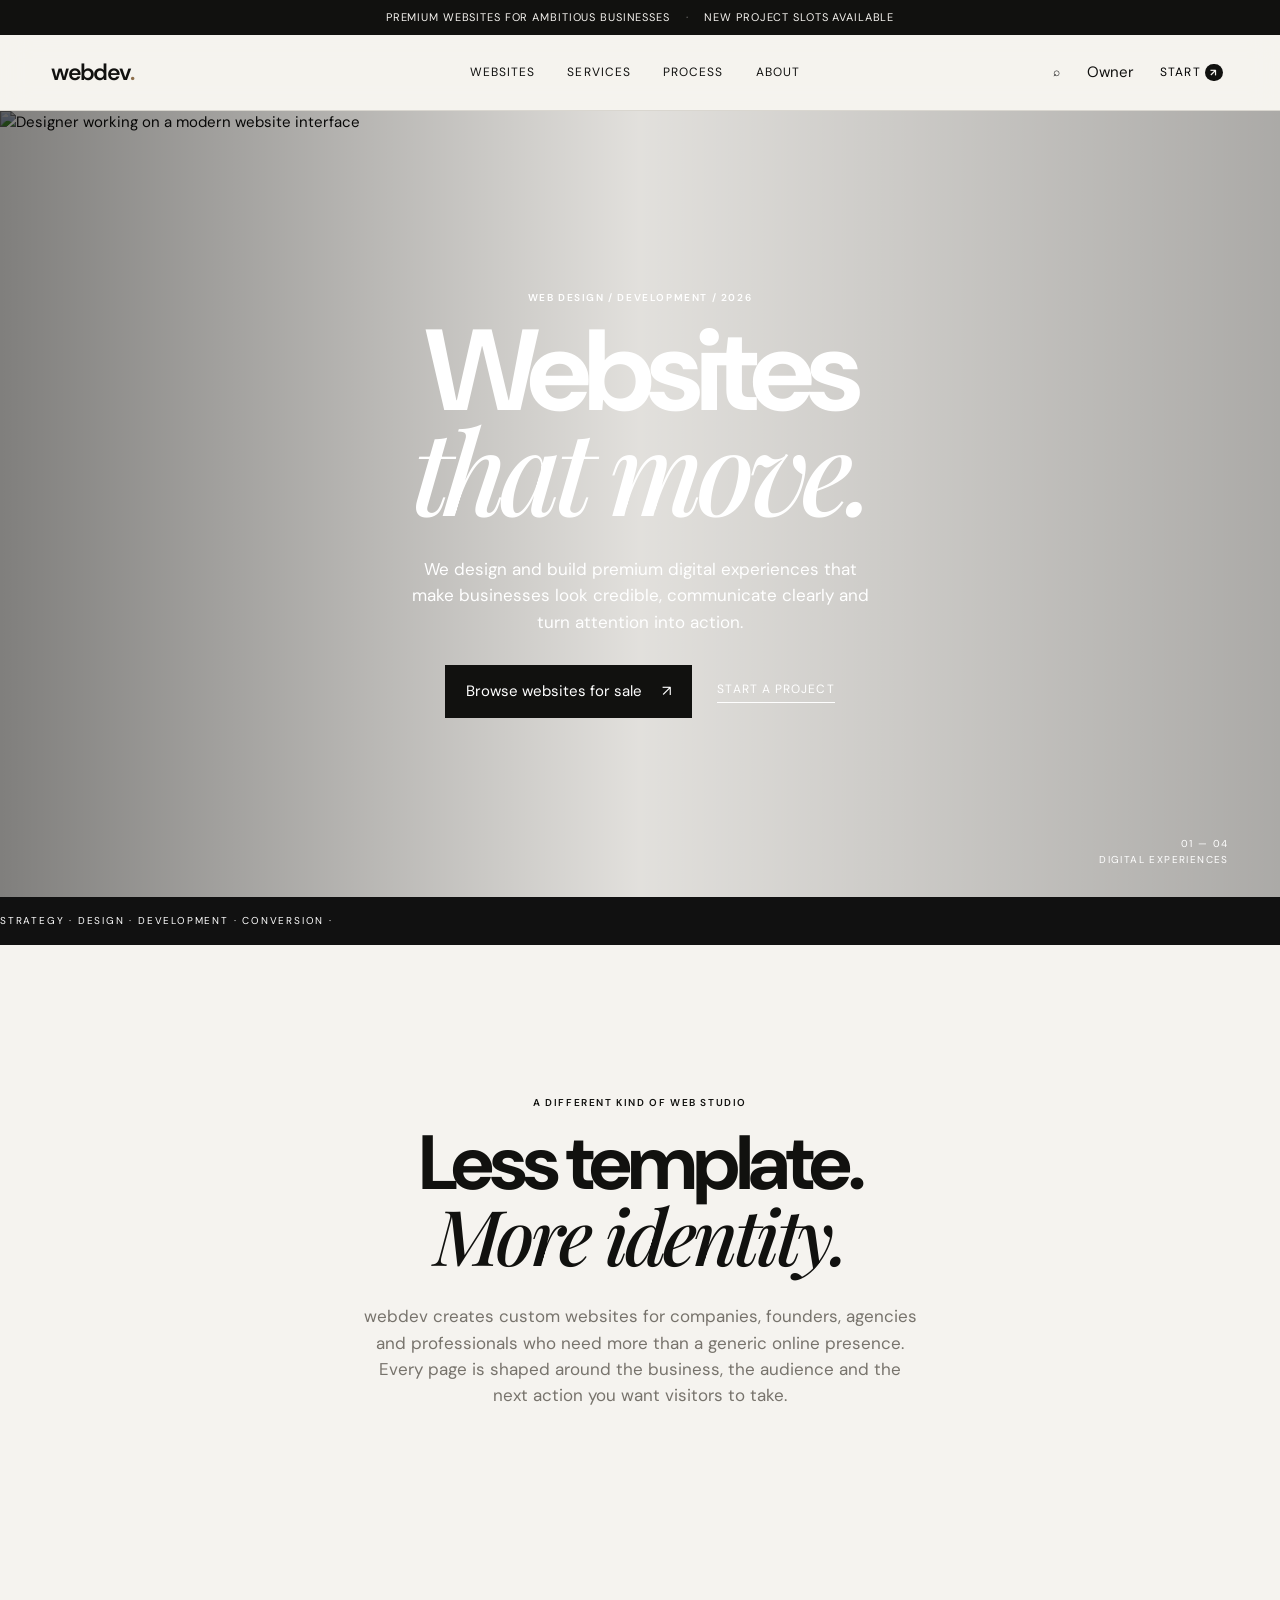
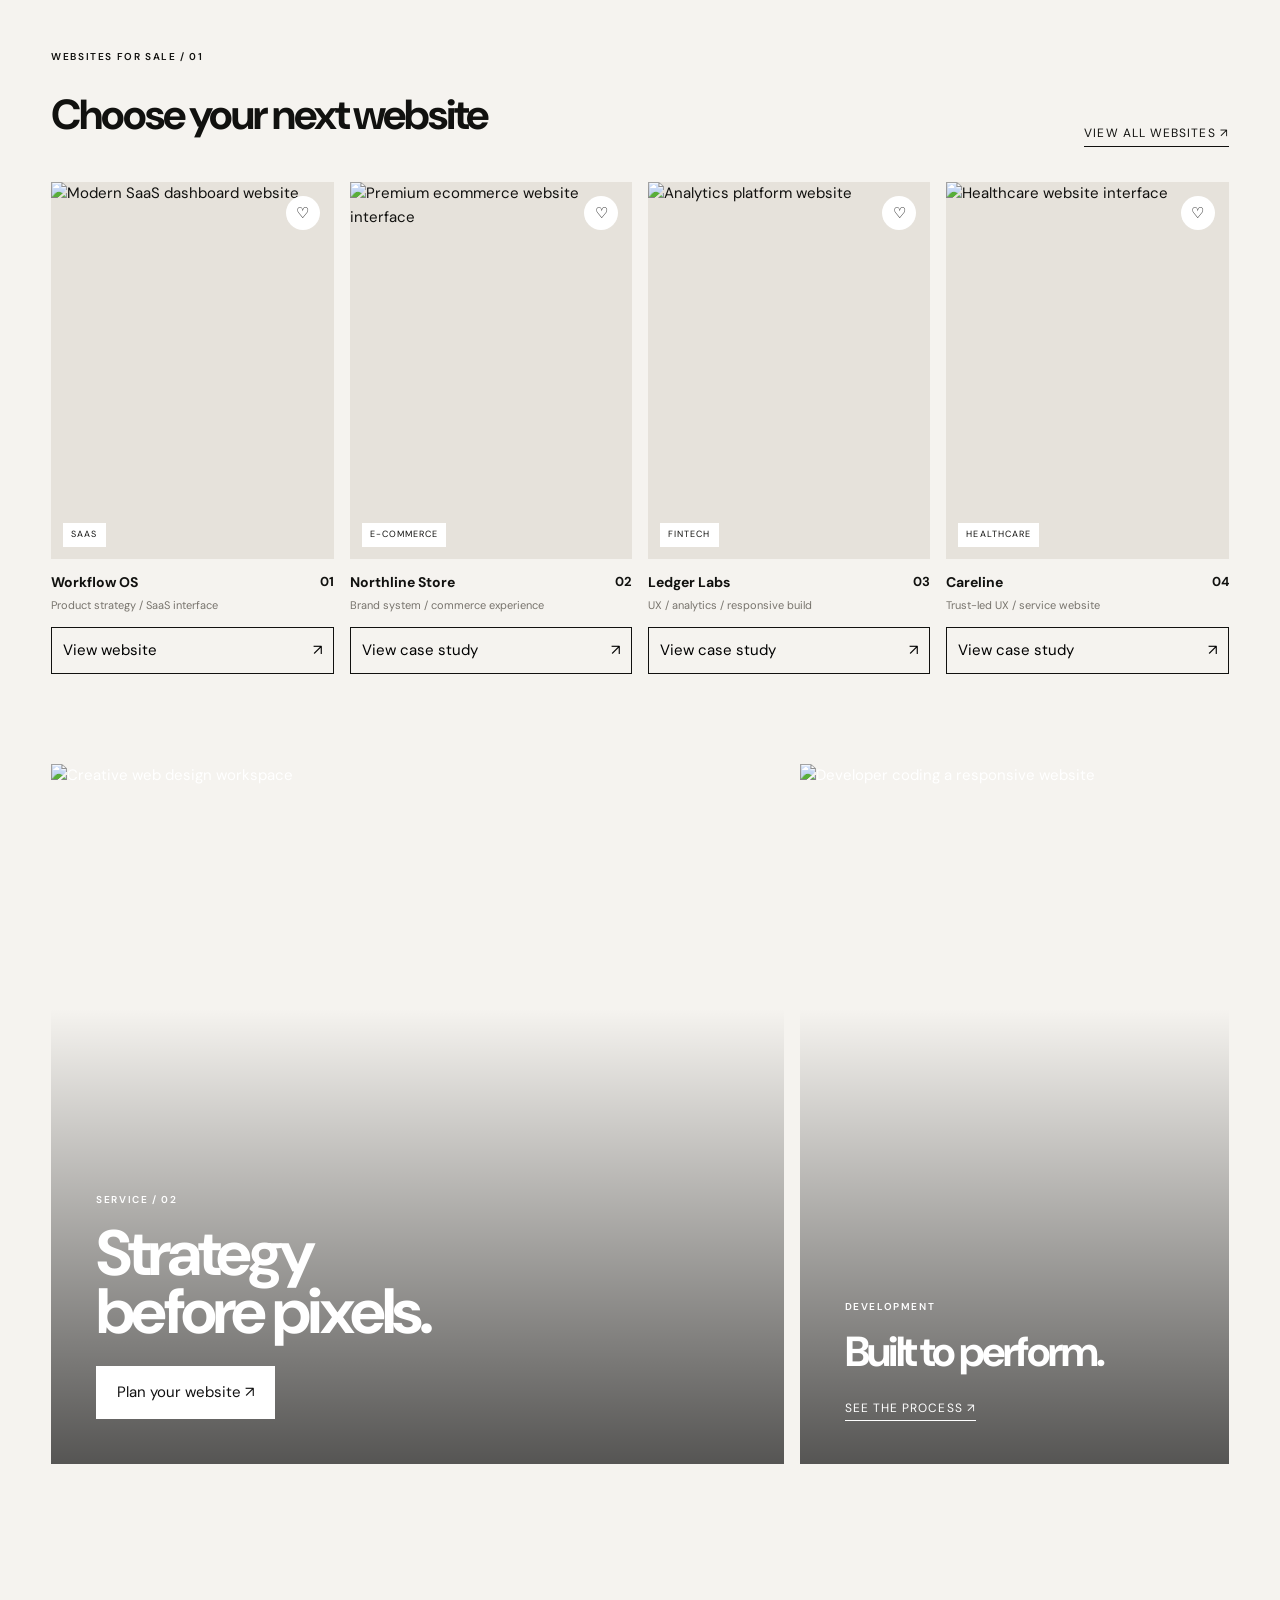
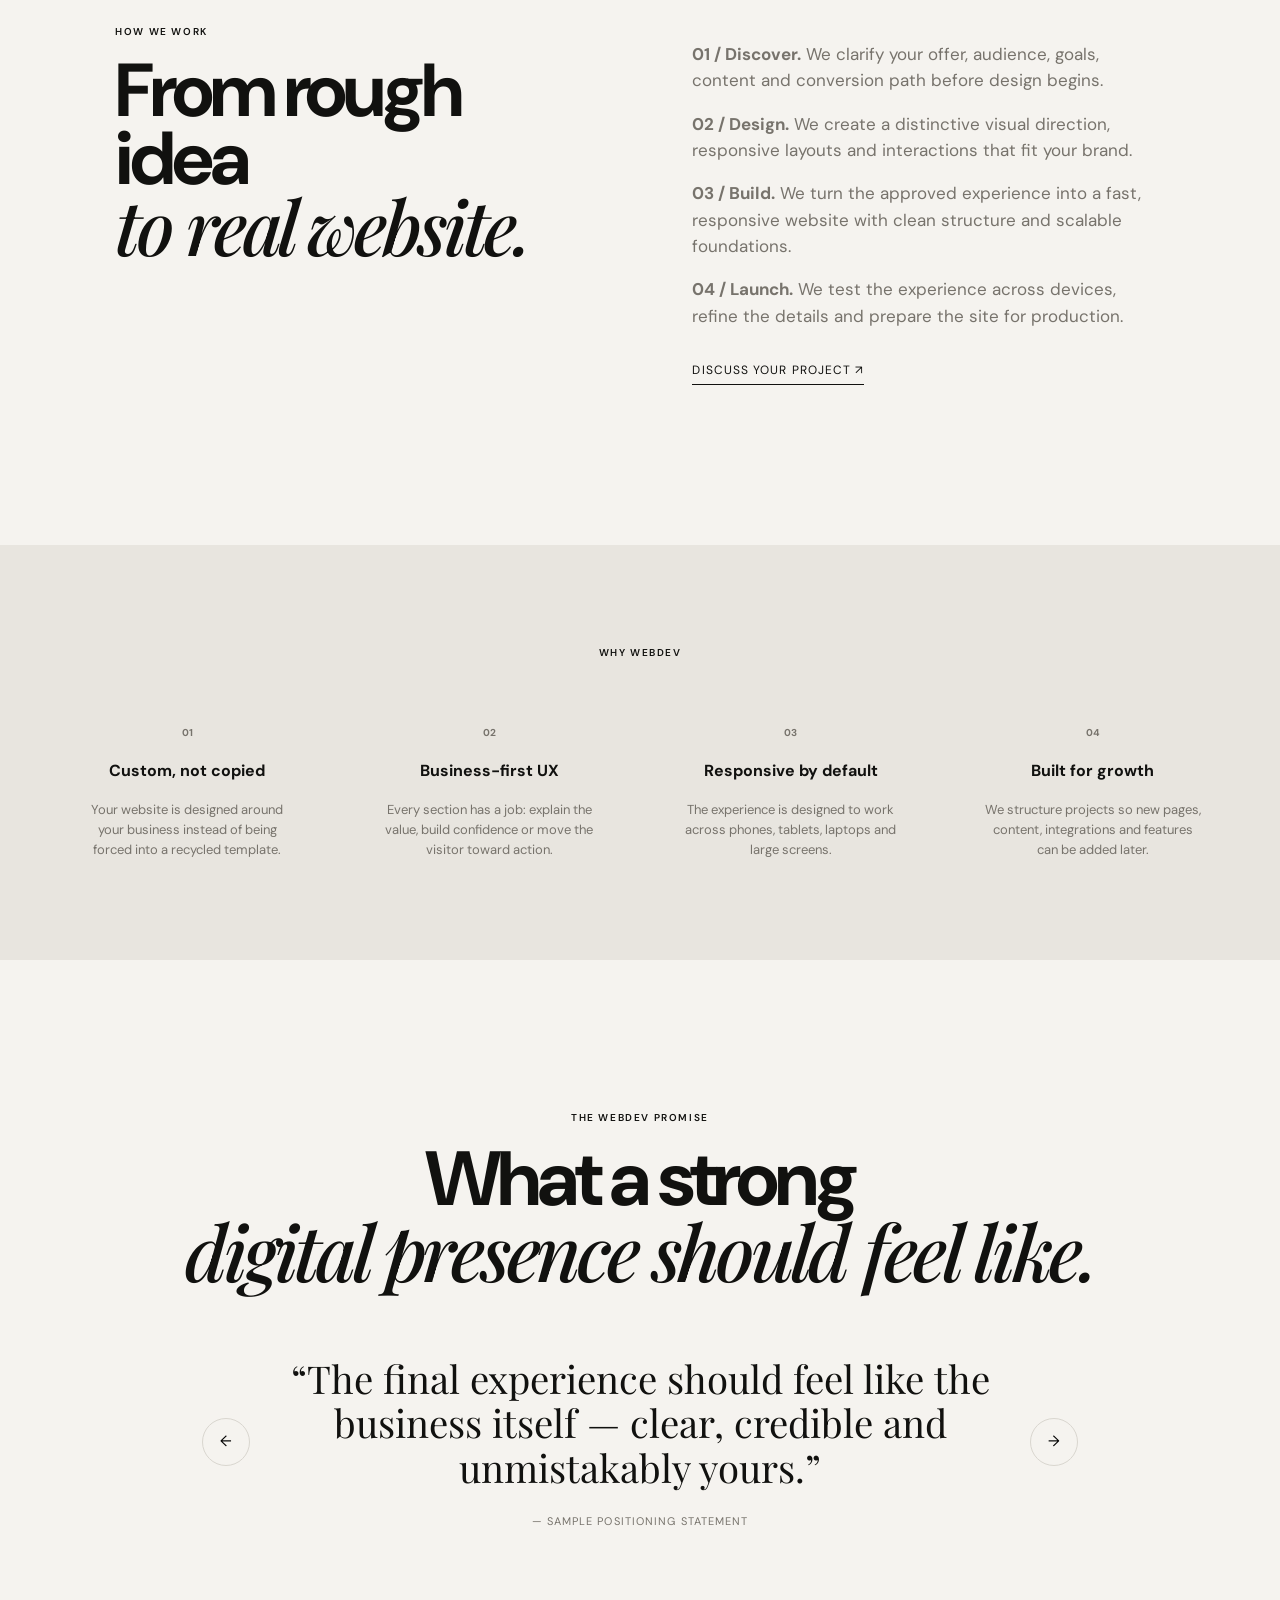
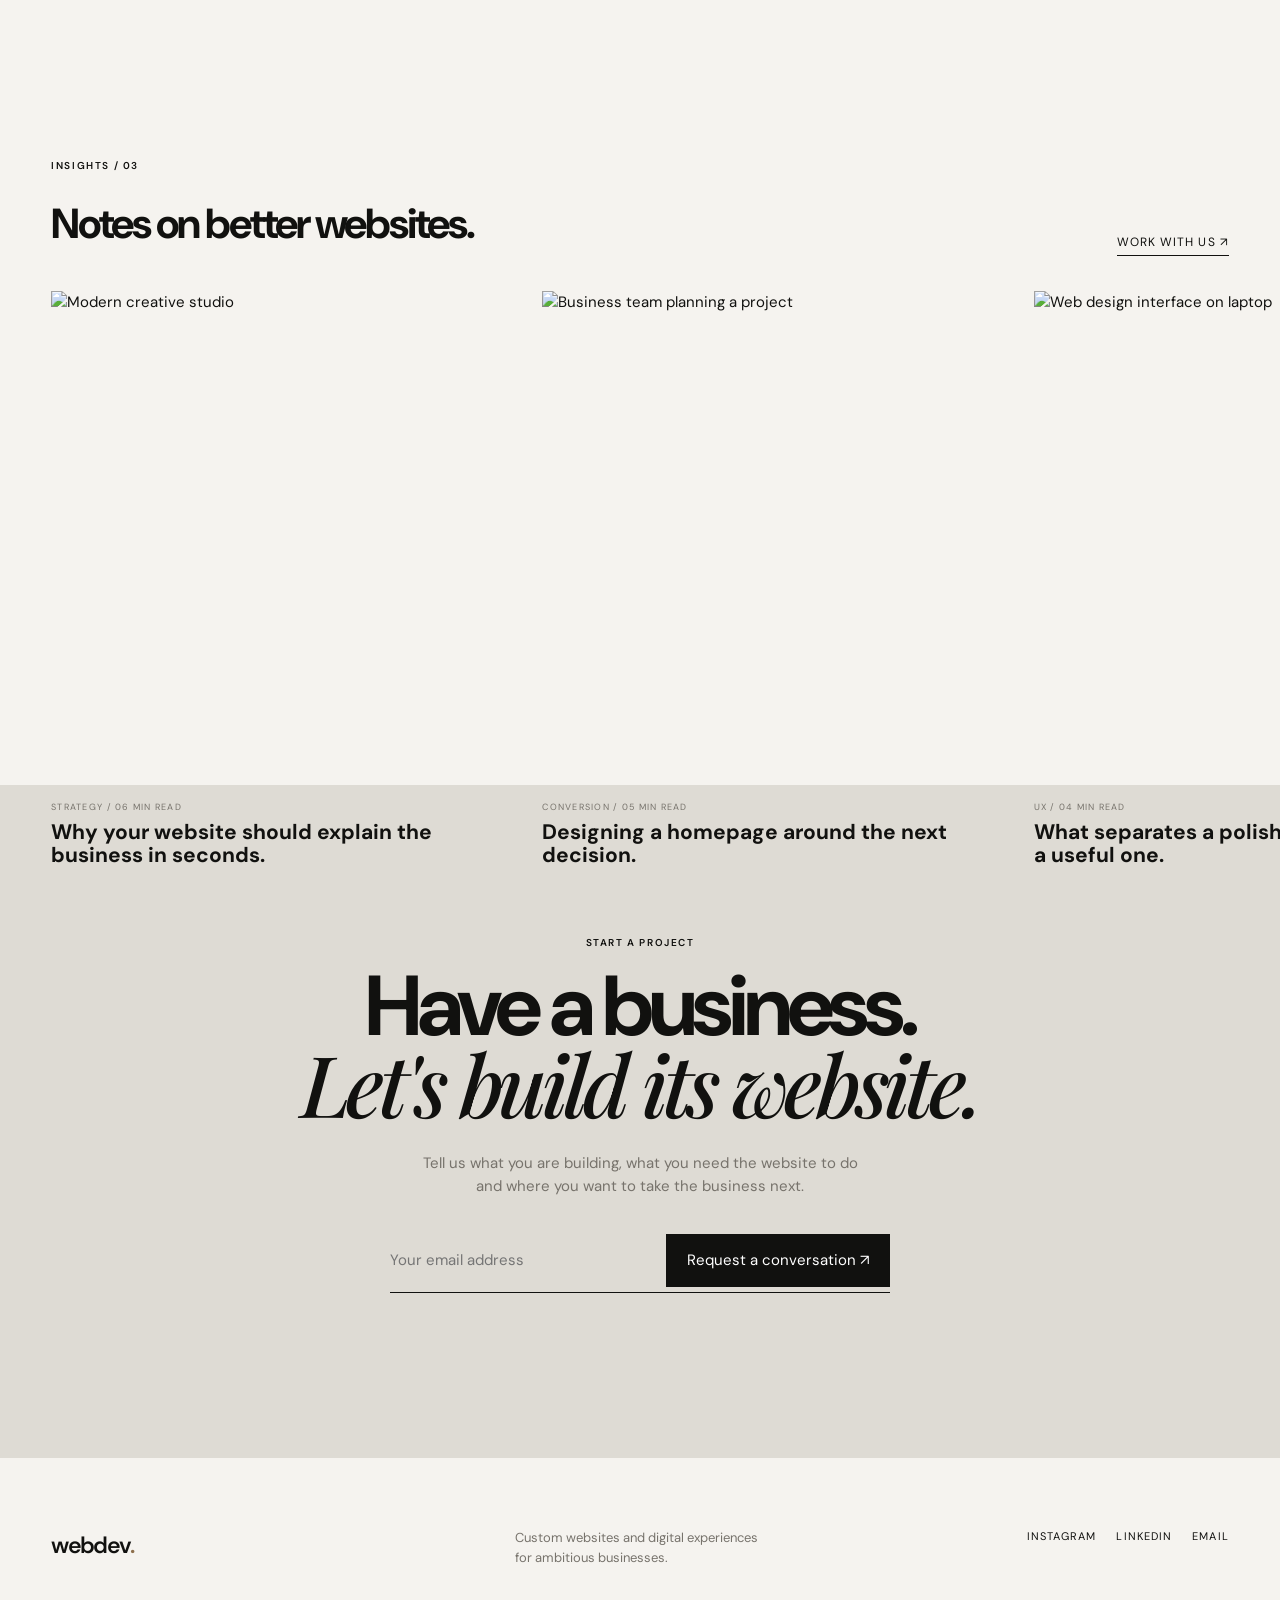
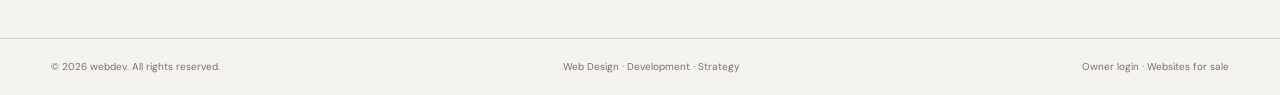
==== commit 0de32b5f: "Turn homepage into premium website sales storefront" ====
--- a/index.html
+++ b/index.html
@@ -15,11 +15,11 @@
 <header class="nav">
 <a class="logo" href="#top" aria-label="webdev home">webdev<span>.</span></a>
 <nav>
-<a href="#work">Work</a><a href="#services">Services</a><a href="#process">Process</a><a href="#about">About</a>
+<a href="websites.html">Websites</a><a href="#services">Services</a><a href="#process">Process</a><a href="#about">About</a>
 </nav>
 <div class="actions">
 <button data-open="search" aria-label="Explore services">⌕</button>
-<button data-open="account" aria-label="Client portal">○</button>
+<a class="nav-portal" href="login.html" aria-label="Owner login">Owner</a>
 <button data-open="contact" aria-label="Start a project">Start <b>↗</b></button>
 </div>
 <button class="menu" data-open="menu" aria-label="Open menu">☰</button>
@@ -33,7 +33,7 @@
 <h1>Websites<br><em>that move.</em></h1>
 <p>We design and build premium digital experiences that make businesses look credible, communicate clearly and turn attention into action.</p>
 <div class="hero-actions">
-<a class="btn dark" href="#work">Explore our work <span>↗</span></a>
+<a class="btn dark" href="websites.html">Browse websites for sale <span>↗</span></a>
 <a class="text-link" href="#contact">Start a project</a>
 </div>
 </div>
@@ -50,14 +50,14 @@
 
 <section id="work" class="section">
 <div class="section-head">
-<div><p class="eyebrow">SELECTED WORK / 01</p><h2>Digital experiences</h2></div>
-<a href="#contact" class="text-link">Build yours ↗</a>
+<div><p class="eyebrow">WEBSITES FOR SALE / 01</p><h2>Choose your next website</h2></div>
+<a href="websites.html" class="text-link">View all websites ↗</a>
 </div>
 <div class="products">
 <article class="product">
 <div class="product-media"><img src="https://images.unsplash.com/photo-1558655146-9f40138edfeb?auto=format&fit=crop&w=1200&q=88" alt="Modern SaaS dashboard website"><button class="wish" aria-label="Save project">♡</button><span>SaaS</span></div>
 <div class="product-info"><div><h3>Workflow OS</h3><p>Product strategy / SaaS interface</p></div><strong>01</strong></div>
-<button class="add" data-project="Workflow OS">View case study <span>↗</span></button>
+<button class="add" data-project="Workflow OS">View website <span>↗</span></button>
 </article>
 
 <article class="product">
@@ -82,7 +82,7 @@
 
 <section id="services" class="feature-grid">
 <div class="feature large">
-<img src="https://images.unsplash.com/photo-1558655146-2c17c2c5f2d1?auto=format&fit=crop&w=1800&q=88" alt="Creative web design workspace">
+<img src="https://images.unsplash.com/photo-1558655146-d09347e92766?auto=format&fit=crop&w=1800&q=88" alt="Creative web design workspace">
 <div><p class="eyebrow">SERVICE / 02</p><h2>Strategy<br>before pixels.</h2><a class="btn light" href="#contact">Plan your website ↗</a></div>
 </div>
 <div class="feature">
@@ -113,7 +113,7 @@
 </section>
 
 <section class="testimonials">
-<p class="eyebrow">CLIENT FEEDBACK / REPLACE BEFORE LAUNCH</p>
+<p class="eyebrow">THE WEBDEV PROMISE</p>
 <h2>What a strong<br><em>digital presence should feel like.</em></h2>
 <div class="quote-wrap">
 <button class="quote-nav prev" aria-label="Previous feedback">←</button>
@@ -149,7 +149,7 @@
 <p>Custom websites and digital experiences for ambitious businesses.</p>
 <div class="social"><a href="#contact">Instagram</a><a href="#contact">LinkedIn</a><a href="#contact">Email</a></div>
 </div>
-<div class="footer-bottom"><span>© 2026 webdev. All rights reserved.</span><span>Web Design · Development · Strategy</span><span>Custom domain: coming soon</span></div>
+<div class="footer-bottom"><span>© 2026 webdev. All rights reserved.</span><span>Web Design · Development · Strategy</span><span><a href="login.html">Owner login</a> · <a href="websites.html">Websites for sale</a></span></div>
 </footer>
 
 <div class="drawer" id="drawer"><div class="drawer-inner"><button class="close" aria-label="Close">×</button><div id="drawer-content"></div></div></div>
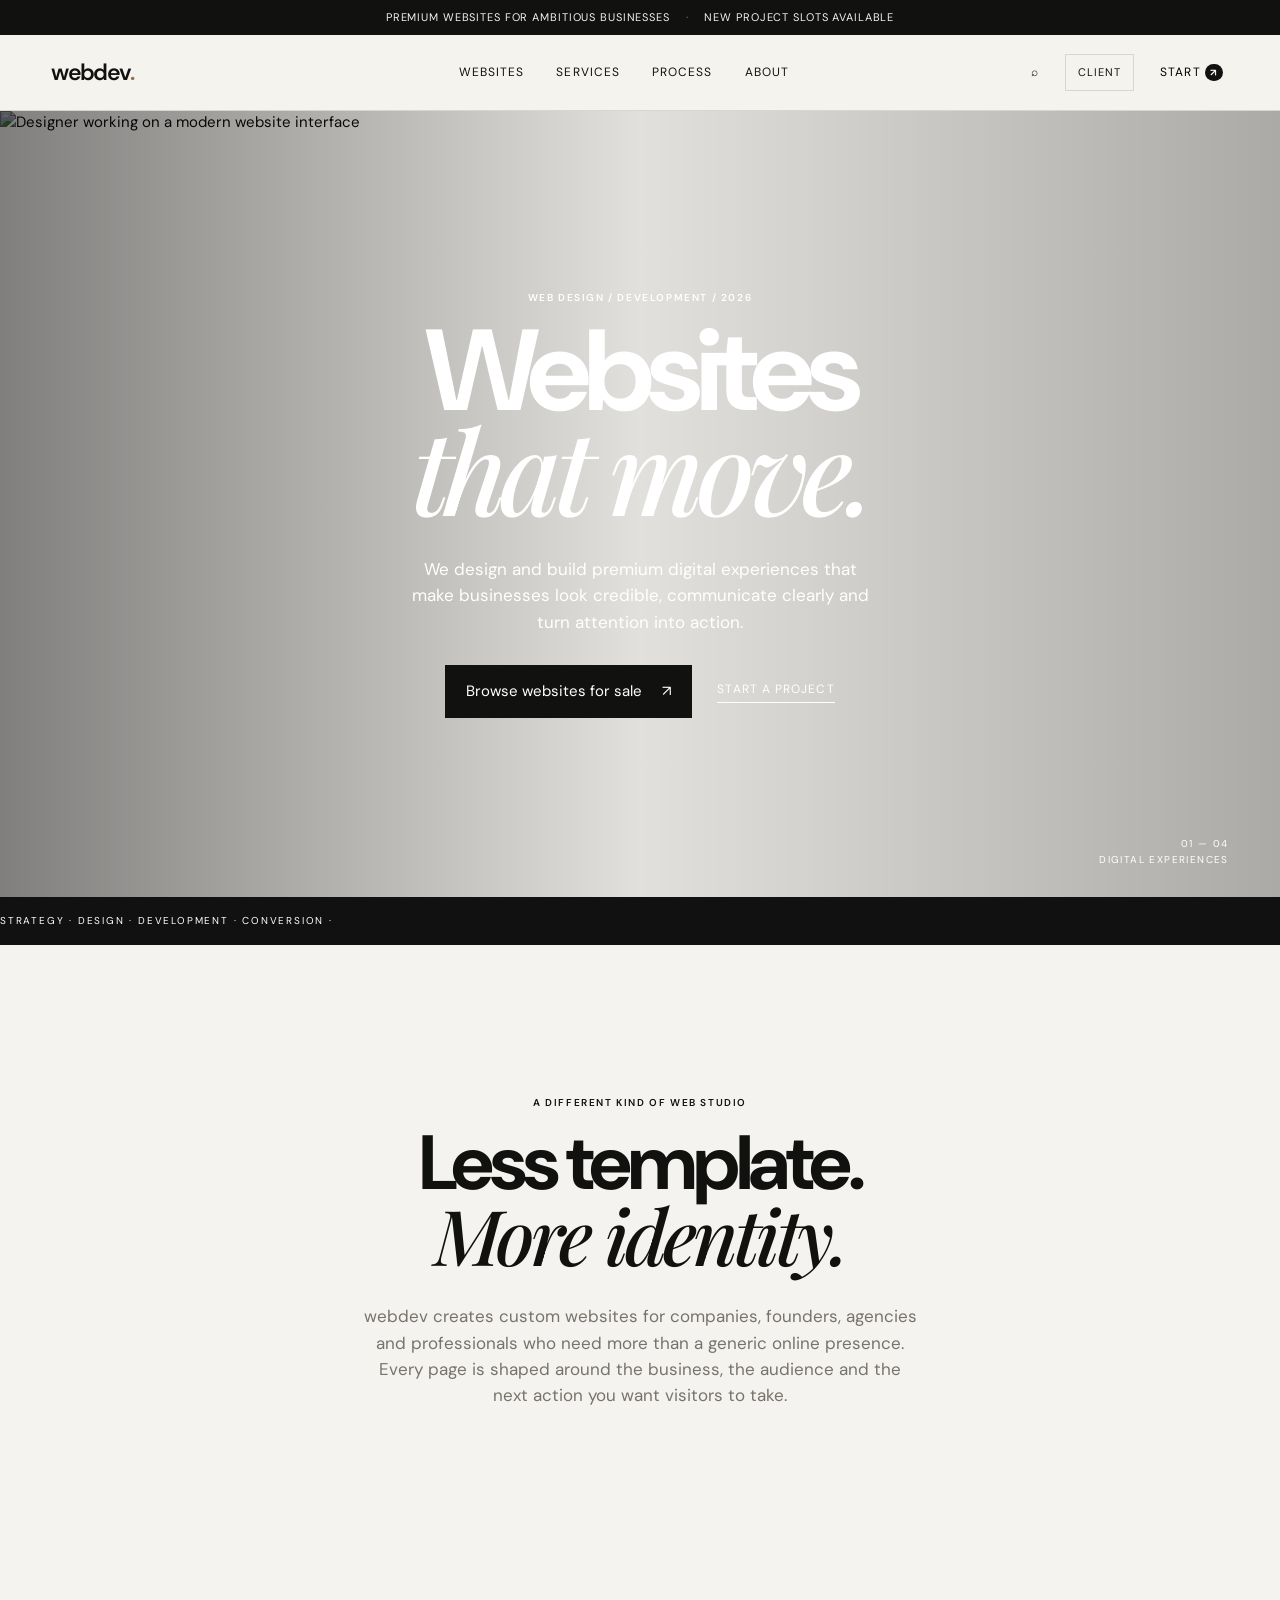
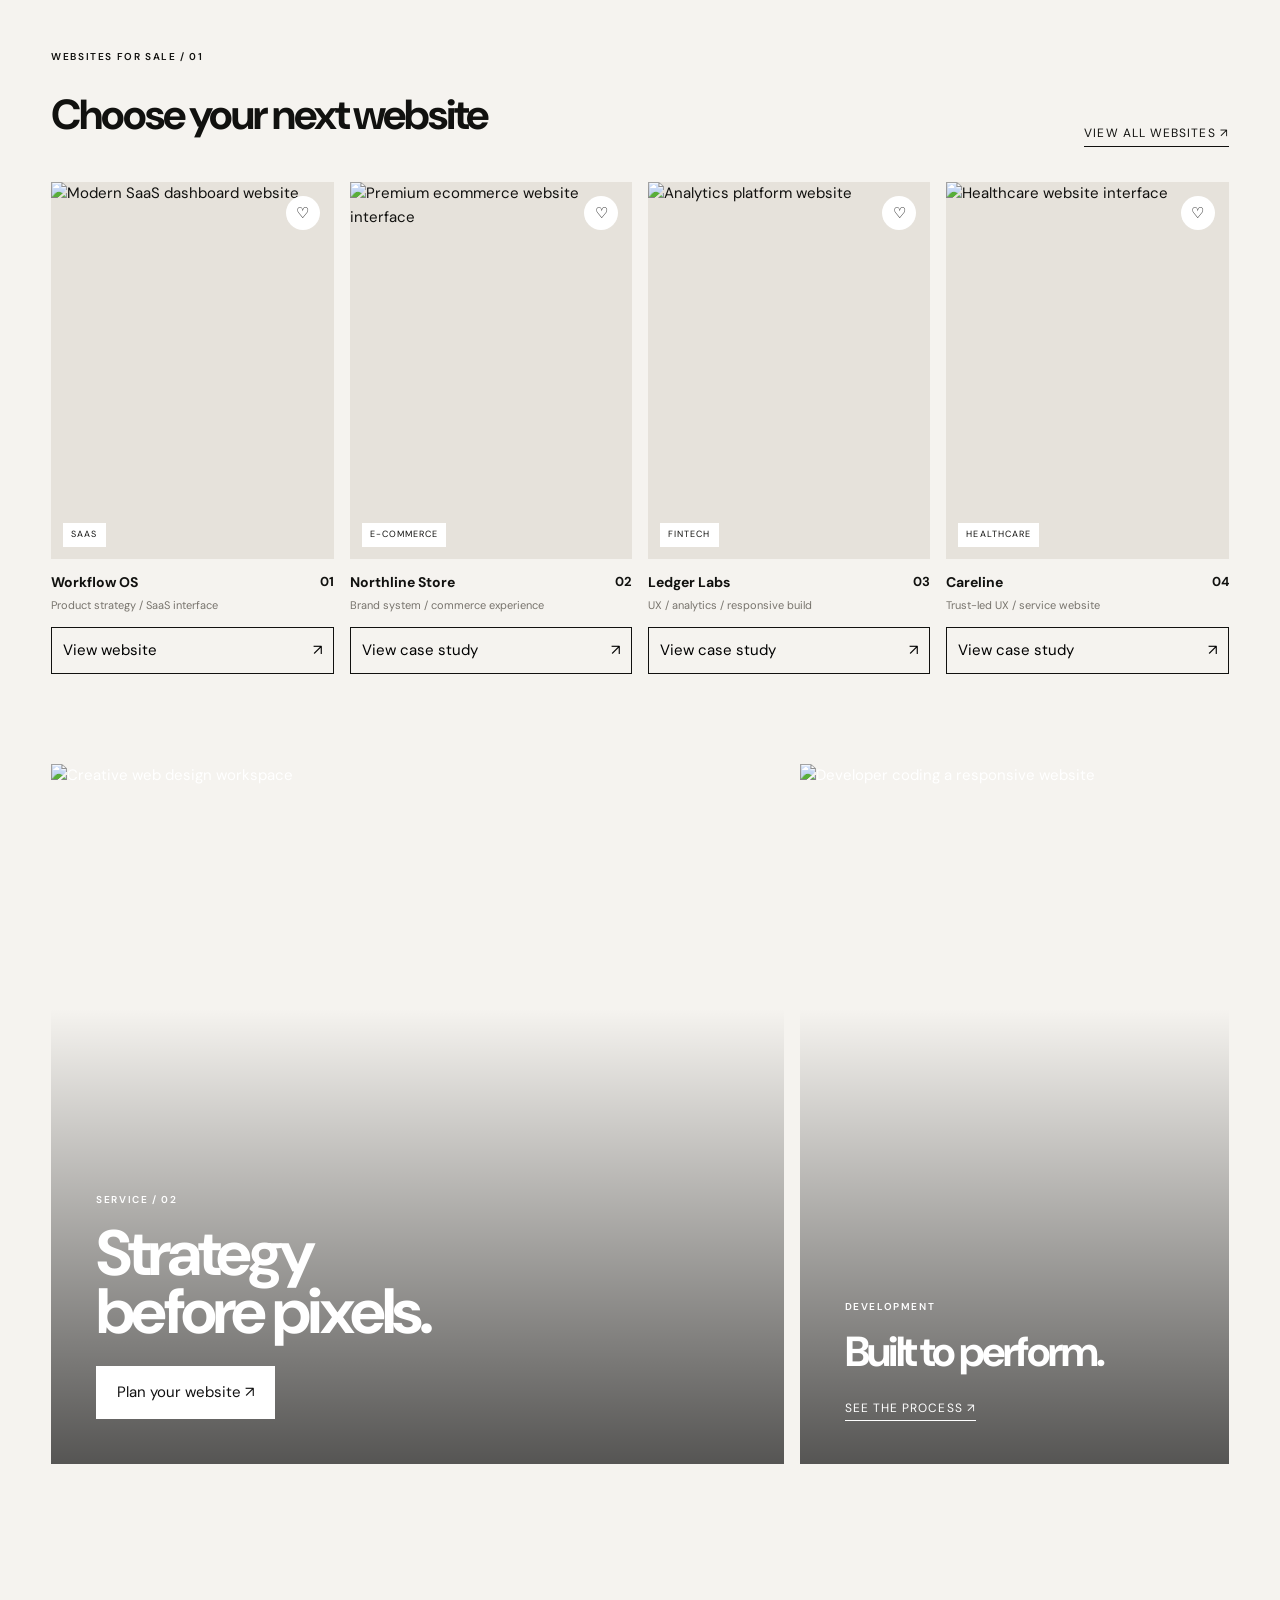
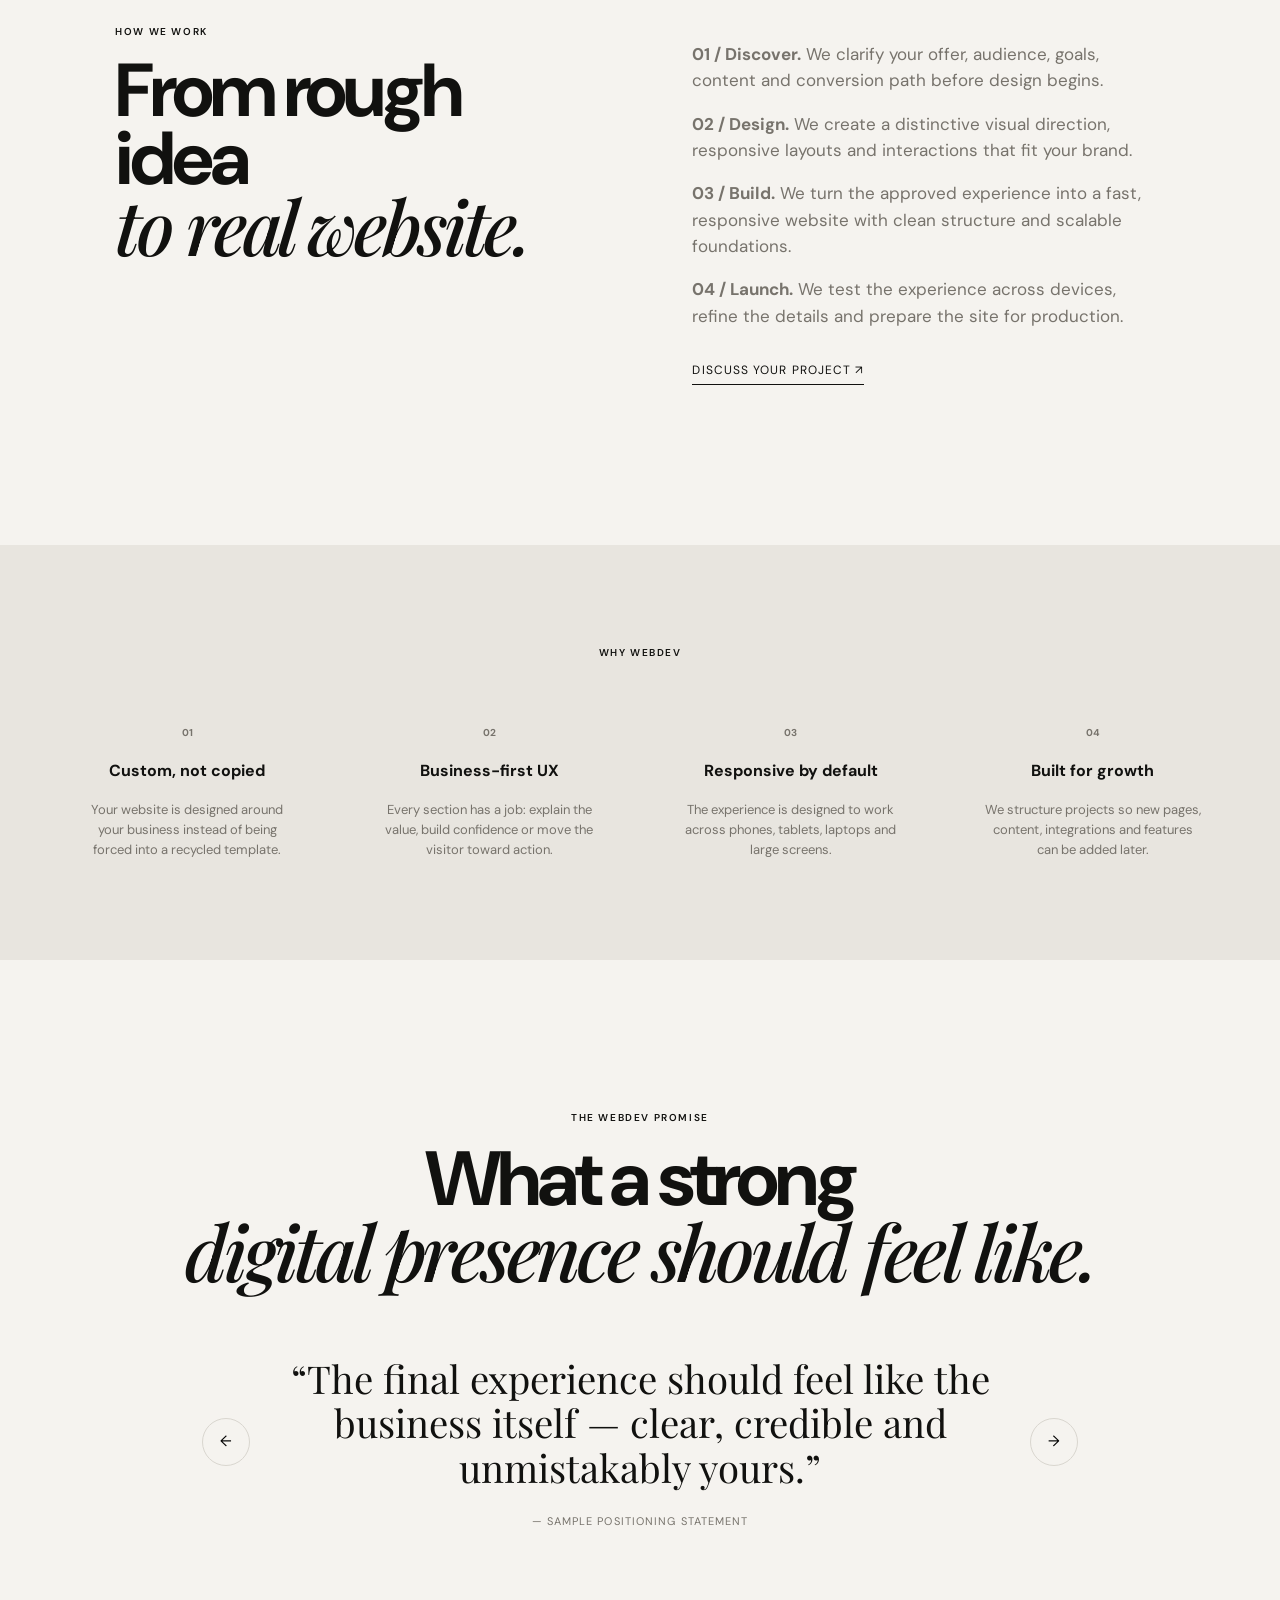
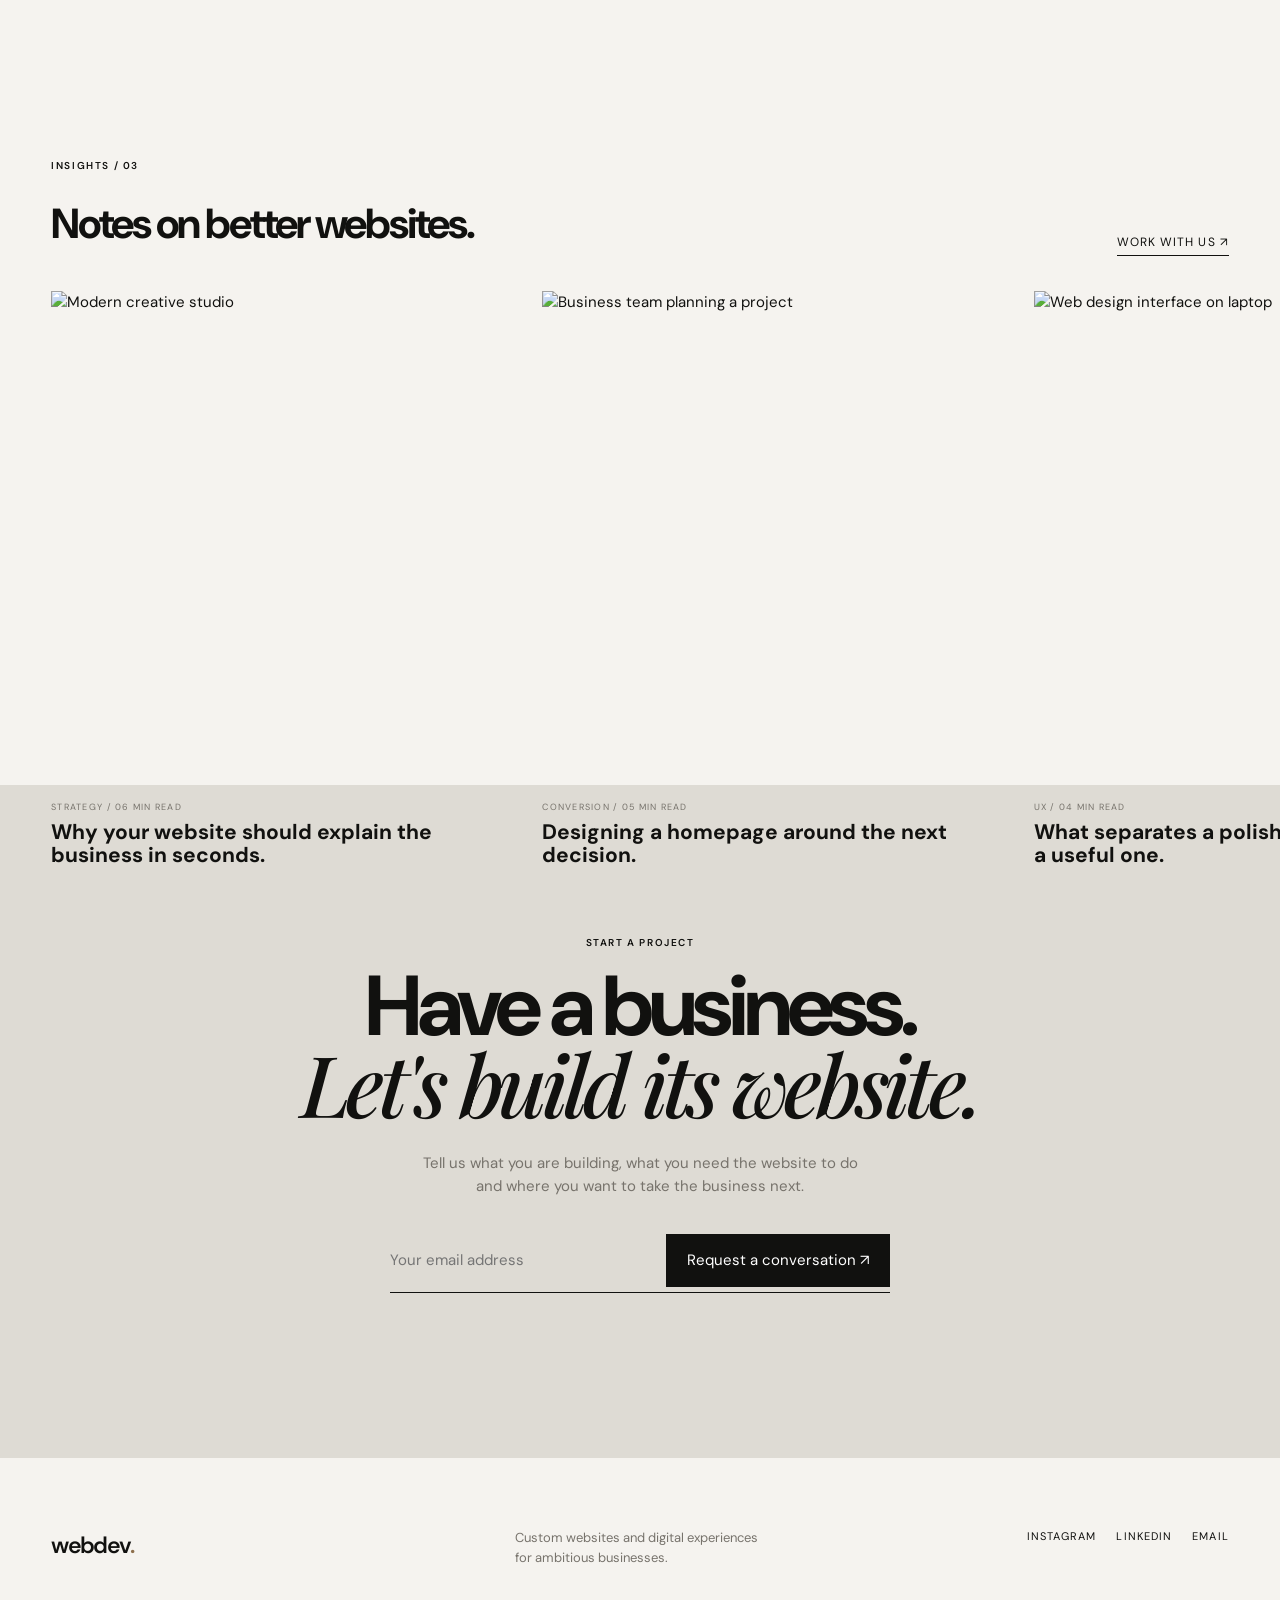
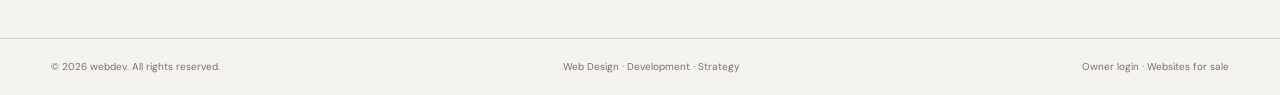
==== commit aa1c9e99: "Add client area navigation" ====
--- a/index.html
+++ b/index.html
@@ -19,7 +19,7 @@
 </nav>
 <div class="actions">
 <button data-open="search" aria-label="Explore services">⌕</button>
-<a class="nav-portal" href="login.html" aria-label="Owner login">Owner</a>
+<a class="nav-portal" href="client.html" aria-label="Client area">Client</a>
 <button data-open="contact" aria-label="Start a project">Start <b>↗</b></button>
 </div>
 <button class="menu" data-open="menu" aria-label="Open menu">☰</button>
--- a/style.css
+++ b/style.css
@@ -1,2 +1,4 @@
 @import url('https://fonts.googleapis.com/css2?family=DM+Sans:wght@400;500;600&family=Playfair+Display:ital,wght@0,500;0,600;1,500&display=swap');
 :root{--ink:#11110f;--paper:#f5f3ef;--muted:#77736c;--line:#d9d6cf;--white:#fff}*{box-sizing:border-box}html{scroll-behavior:smooth}body{margin:0;background:var(--paper);color:var(--ink);font-family:'DM Sans',sans-serif;font-size:15px;line-height:1.55}a{color:inherit;text-decoration:none}button,input{font:inherit}.announcement{padding:9px;text-align:center;background:#11110f;color:#f5f3ef;font-size:11px;letter-spacing:.08em;text-transform:uppercase}.announcement span{margin:0 12px;opacity:.5}.nav{height:76px;padding:0 4vw;display:flex;align-items:center;justify-content:space-between;border-bottom:1px solid var(--line);position:sticky;top:0;z-index:20;background:rgba(245,243,239,.94);backdrop-filter:blur(14px)}.logo{font-size:23px;letter-spacing:-.07em;font-weight:600}.logo span{color:#8d6f4c}.nav nav{display:flex;gap:32px;margin-left:7vw}.nav nav a,.actions button,.text-link{font-size:12px;text-transform:uppercase;letter-spacing:.09em}.actions{display:flex;gap:20px;align-items:center}.actions button,.menu{border:0;background:none;cursor:pointer}.actions b{font-size:10px;background:var(--ink);color:var(--paper);padding:2px 5px;border-radius:20px}.menu{display:none;font-size:20px}.hero{min-height:calc(100vh - 114px);position:relative;display:grid;place-items:center;overflow:hidden}.hero>img{position:absolute;width:100%;height:100%;object-fit:cover;filter:brightness(.72)}.hero:after{content:'';position:absolute;inset:0;background:linear-gradient(90deg,rgba(0,0,0,.48),rgba(0,0,0,.08),rgba(0,0,0,.3))}.hero-copy{position:relative;z-index:2;text-align:center;color:#fff;max-width:700px;padding:60px 24px}.eyebrow{font-size:10px;letter-spacing:.16em;text-transform:uppercase;margin:0 0 18px;font-weight:600}.hero h1{font-size:clamp(58px,9vw,125px);line-height:.84;letter-spacing:-.06em;margin:0 0 30px}.hero h1 em,h2 em{font-family:'Playfair Display',serif;font-weight:500}.hero-copy>p:not(.eyebrow){max-width:460px;margin:0 auto 30px;font-size:17px}.hero-actions{display:flex;justify-content:center;align-items:center;gap:25px}.btn{border:0;padding:15px 21px;display:inline-flex;gap:20px;align-items:center;justify-content:center;cursor:pointer;transition:.3s transform,.3s background}.btn:hover{transform:translateY(-3px)}.dark{background:#11110f;color:#fff}.light{background:#fff;color:#111}.text-link{border-bottom:1px solid currentColor;padding-bottom:4px}.hero-note{position:absolute;z-index:2;bottom:30px;right:4vw;color:#fff;text-align:right;font-size:10px;letter-spacing:.14em}.marquee{display:flex;overflow:hidden;white-space:nowrap;background:#111;color:#fff;padding:16px 0;font-size:10px;letter-spacing:.18em}.marquee div{min-width:100%;animation:marquee 22s linear infinite}@keyframes marquee{to{transform:translateX(-100%)}}.intro{text-align:center;padding:150px 20px;max-width:760px;margin:auto}.intro h2,.testimonials h2{font-size:clamp(45px,6vw,80px);line-height:.92;letter-spacing:-.055em;margin:0 0 28px}.intro>p:last-child{max-width:560px;margin:auto;color:var(--muted);font-size:17px}.section{padding:90px 4vw}.section-head{display:flex;justify-content:space-between;align-items:end;margin-bottom:35px}.section h2,.journal h2{font-size:42px;letter-spacing:-.05em;margin:0}.products{display:grid;grid-template-columns:repeat(4,1fr);gap:16px}.product-media{aspect-ratio:3/4;overflow:hidden;position:relative;background:#e6e2db}.product-media img,.feature img,.journal img{width:100%;height:100%;object-fit:cover;transition:transform .7s cubic-bezier(.2,.7,.2,1)}.product:hover img,.journal article:hover img{transform:scale(1.045)}.product-media button{position:absolute}.wish{top:14px;right:14px;border:0;background:#fff;border-radius:50%;width:34px;height:34px;cursor:pointer}.product-media>span{position:absolute;bottom:12px;left:12px;background:#fff;padding:5px 8px;font-size:9px;text-transform:uppercase;letter-spacing:.12em}.product-info{display:flex;justify-content:space-between;padding:13px 0 10px}.product h3{font-size:14px;margin:0}.product-info p{margin:3px 0;color:var(--muted);font-size:11px}.product strong{font-size:13px}.add{width:100%;border:1px solid var(--ink);background:transparent;padding:11px;display:flex;justify-content:space-between;cursor:pointer;transition:.25s}.add:hover{background:var(--ink);color:#fff}.feature-grid{display:grid;grid-template-columns:1.45fr .85fr;gap:16px;padding:0 4vw}.feature{height:700px;position:relative;overflow:hidden;color:#fff}.feature:after{content:'';position:absolute;inset:0;background:linear-gradient(transparent 35%,rgba(0,0,0,.65))}.feature>div{position:absolute;z-index:2;bottom:45px;left:45px;right:45px}.feature h2,.feature h3{font-size:clamp(42px,5vw,76px);line-height:.9;letter-spacing:-.06em;margin:0 0 25px}.feature h3{font-size:42px}.light-link{color:#fff}.manifesto{display:grid;grid-template-columns:1fr 1fr;gap:10%;padding:160px 9vw}.manifesto h2{font-size:clamp(45px,6vw,75px);line-height:.9;letter-spacing:-.055em;margin:0}.manifesto>div:last-child{max-width:500px;align-self:end;color:var(--muted);font-size:17px}.manifesto .text-link{display:inline-block;color:var(--ink);margin-top:15px}.trust{background:#e8e5df;padding:100px 4vw;text-align:center}.trust-grid{display:grid;grid-template-columns:repeat(4,1fr);gap:30px;margin-top:60px}.trust-grid b{font-size:10px;color:var(--muted)}.trust-grid h3{font-size:16px}.trust-grid p{font-size:13px;color:var(--muted);max-width:220px;margin:auto}.testimonials{text-align:center;padding:150px 4vw}.quote-wrap{display:flex;align-items:center;justify-content:center;gap:40px;margin-top:65px}.quote-nav{border:1px solid var(--line);background:none;border-radius:50%;width:48px;height:48px;cursor:pointer}.quote-wrap blockquote{max-width:700px;font-family:'Playfair Display',serif;font-size:clamp(25px,3vw,42px);line-height:1.15;margin:0}.quote-wrap cite{display:block;font:11px 'DM Sans';letter-spacing:.1em;text-transform:uppercase;margin-top:25px;color:var(--muted)}.journal{padding:80px 4vw}.journal-grid{display:grid;grid-template-columns:repeat(3,1fr);gap:16px}.journal article{cursor:pointer}.journal article>img{aspect-ratio:1.15;display:block}.journal article p{font-size:9px;letter-spacing:.14em;margin:15px 0 6px;color:var(--muted)}.journal h3{font-size:21px;line-height:1.1;margin:0;max-width:420px}.newsletter{text-align:center;padding:150px 20px;background:#dedbd4}.newsletter h2{font-size:clamp(48px,7vw,85px);line-height:.9;letter-spacing:-.06em;margin:0 0 25px}.newsletter>p:not(.eyebrow){color:var(--muted);max-width:440px;margin:0 auto 30px}.newsletter form{display:flex;max-width:500px;margin:auto;border-bottom:1px solid var(--ink)}.newsletter input{flex:1;border:0;background:transparent;padding:15px 0;outline:0}.newsletter form .btn{margin:5px 0}.newsletter small{display:block;margin-top:15px}.footer-top{padding:70px 4vw;display:grid;grid-template-columns:1fr 1fr 1fr;gap:30px;border-bottom:1px solid var(--line)}.footer-top p{max-width:250px;color:var(--muted);font-size:13px;margin:auto}.social{display:flex;justify-content:flex-end;gap:20px;font-size:11px;text-transform:uppercase;letter-spacing:.1em}.footer-bottom{padding:20px 4vw;display:flex;justify-content:space-between;color:var(--muted);font-size:10px}.drawer{position:fixed;inset:0;background:rgba(0,0,0,.38);z-index:50;opacity:0;pointer-events:none;transition:.3s}.drawer.open{opacity:1;pointer-events:auto}.drawer-inner{margin-left:auto;background:var(--paper);width:min(480px,100%);height:100%;padding:40px;transform:translateX(100%);transition:.45s cubic-bezier(.2,.7,.2,1);overflow:auto}.drawer.open .drawer-inner{transform:none}.close{float:right;border:0;background:none;font-size:30px;cursor:pointer}.drawer h2{font-size:40px;letter-spacing:-.05em;margin-top:70px}.drawer input{width:100%;padding:15px;border:1px solid var(--line);background:transparent;margin:8px 0}.cart-row{display:flex;justify-content:space-between;border-bottom:1px solid var(--line);padding:15px 0}.toast{position:fixed;bottom:25px;left:50%;transform:translate(-50%,30px);background:#111;color:#fff;padding:12px 20px;font-size:12px;opacity:0;transition:.3s;z-index:80}.toast.show{opacity:1;transform:translate(-50%,0)}@media(max-width:900px){.nav nav{display:none}.menu{display:block}.actions{margin-left:auto;margin-right:15px}.products{grid-template-columns:repeat(2,1fr)}.feature-grid,.manifesto{grid-template-columns:1fr}.feature{height:600px}.trust-grid{grid-template-columns:repeat(2,1fr)}.manifesto{padding:100px 8vw}.footer-top{grid-template-columns:1fr}.social{justify-content:flex-start}}@media(max-width:560px){.nav{padding:0 20px}.actions{gap:10px}.actions button{font-size:10px}.hero{min-height:78vh}.hero h1{font-size:64px}.hero-copy>p:not(.eyebrow){font-size:14px}.hero-actions{flex-direction:column}.section,.journal{padding:70px 20px}.products{gap:10px}.product-info{display:block}.feature-grid{padding:0 20px}.feature{height:520px}.feature>div{left:25px;right:25px;bottom:28px}.trust-grid,.journal-grid{grid-template-columns:1fr}.quote-wrap{gap:10px}.quote-wrap blockquote{font-size:27px}.quote-nav{flex:none;width:40px;height:40px}.footer-bottom{display:block;line-height:2}.footer-bottom span{display:block}.newsletter{padding:100px 20px}.newsletter form{display:block;border:0}.newsletter input{border-bottom:1px solid var(--ink);width:100%}.newsletter form .btn{width:100%;margin-top:10px}}
+
+.nav-portal{font-size:11px;text-transform:uppercase;letter-spacing:.09em;border:1px solid var(--line);padding:9px 12px}.nav-portal:hover{background:#111;color:#fff}.catalog-hero{padding:110px 4vw 70px;text-align:center}.catalog-hero h1{font-size:clamp(52px,8vw,105px);line-height:.86;letter-spacing:-.06em;margin:0 0 25px}.catalog-hero p{max-width:620px;margin:auto;color:var(--muted);font-size:17px}.catalog{padding:20px 4vw 110px}.catalog-grid{display:grid;grid-template-columns:repeat(3,1fr);gap:22px}.site-card{background:#fff;border:1px solid var(--line);overflow:hidden}.site-card-media{aspect-ratio:1.2;overflow:hidden;position:relative}.site-card-media img{width:100%;height:100%;object-fit:cover;transition:.6s}.site-card:hover .site-card-media img{transform:scale(1.04)}.site-card-badge{position:absolute;top:14px;left:14px;background:#111;color:#fff;padding:6px 9px;font-size:9px;letter-spacing:.12em;text-transform:uppercase}.site-card-body{padding:22px}.site-card-body h2{font-size:25px;letter-spacing:-.04em;margin:0 0 7px}.site-card-body p{color:var(--muted);font-size:13px;margin:0 0 18px}.site-card-meta{display:flex;justify-content:space-between;align-items:center;margin-bottom:18px}.site-price{font-size:22px;font-weight:600}.site-actions{display:flex;gap:8px}.site-actions a,.site-actions button{flex:1;text-align:center;border:1px solid #111;padding:11px;background:#111;color:#fff;cursor:pointer}.site-actions a.secondary{background:transparent;color:#111}.portal-page{min-height:100vh;background:#11110f;color:#f5f3ef}..portal-shell{max-width:1180px;margin:auto;padding:35px 4vw}..portal-top{display:flex;justify-content:space-between;align-items:center;border-bottom:1px solid #333;padding-bottom:22px}.portal-logo{font-size:25px;letter-spacing:-.06em}.portal-logo span{color:#b18b61}.portal-main{padding:70px 0}..portal-card{background:#f5f3ef;color:#111;padding:35px;max-width:520px;margin:auto}.portal-card h1{font-size:42px;letter-spacing:-.05em;line-height:.95;margin:0 0 10px}.portal-card p{color:#777}.portal-form input,.portal-form textarea,.admin-form input,.admin-form textarea,.admin-form select{width:100%;padding:14px;border:1px solid #d9d6cf;background:#fff;margin:7px 0;font:inherit}.portal-form button,.admin-form button{width:100%;margin-top:10px}.portal-note{font-size:11px;color:#777;margin-top:18px}.admin-dashboard{min-height:100vh;background:#f5f3ef}.admin-layout{display:grid;grid-template-columns:230px 1fr;min-height:100vh}.admin-side{background:#11110f;color:#fff;padding:28px 22px}.admin-side h2{margin:0 0 35px}.admin-side a{display:block;padding:11px 0;color:#aaa;font-size:12px;text-transform:uppercase;letter-spacing:.08em}.admin-side a.active,.admin-side a:hover{color:#fff}.admin-content{padding:35px 4vw}.admin-header{display:flex;justify-content:space-between;align-items:center;margin-bottom:35px}.admin-header h1{font-size:42px;letter-spacing:-.05em;margin:0}.admin-table{background:#fff;border:1px solid var(--line);overflow:auto}.admin-row{display:grid;grid-template-columns:1.4fr .8fr .7fr .8fr;gap:15px;padding:16px 20px;border-bottom:1px solid var(--line);align-items:center;font-size:13px}.admin-row.head{font-size:10px;text-transform:uppercase;letter-spacing:.1em;color:#777}.admin-actions button{border:1px solid var(--line);background:none;padding:7px 10px;cursor:pointer}.admin-actions .danger{color:#a33}.admin-form{background:#fff;border:1px solid var(--line);padding:25px;margin-bottom:25px}.admin-form h2{margin-top:0}.admin-form-grid{display:grid;grid-template-columns:1fr 1fr;gap:10px}.admin-form textarea{min-height:100px;resize:vertical}.empty-state{text-align:center;padding:50px;color:#777}@media(max-width:800px){.catalog-grid{grid-template-columns:1fr 1fr}.admin-layout{grid-template-columns:1fr}.admin-side{display:flex;gap:20px;align-items:center;overflow:auto}.admin-side h2{margin:0}.admin-row{grid-template-columns:1.2fr .8fr .7fr}.admin-row.head{display:none}.admin-form-grid{grid-template-columns:1fr}}@media(max-width:560px){.catalog-grid{grid-template-columns:1fr}.catalog-hero{padding:80px 20px 50px}.catalog{padding:10px 20px 70px}.admin-content{padding:25px 20px}.admin-header{display:block}.admin-header .btn{margin-top:15px}.portal-shell{padding:25px 20px}}
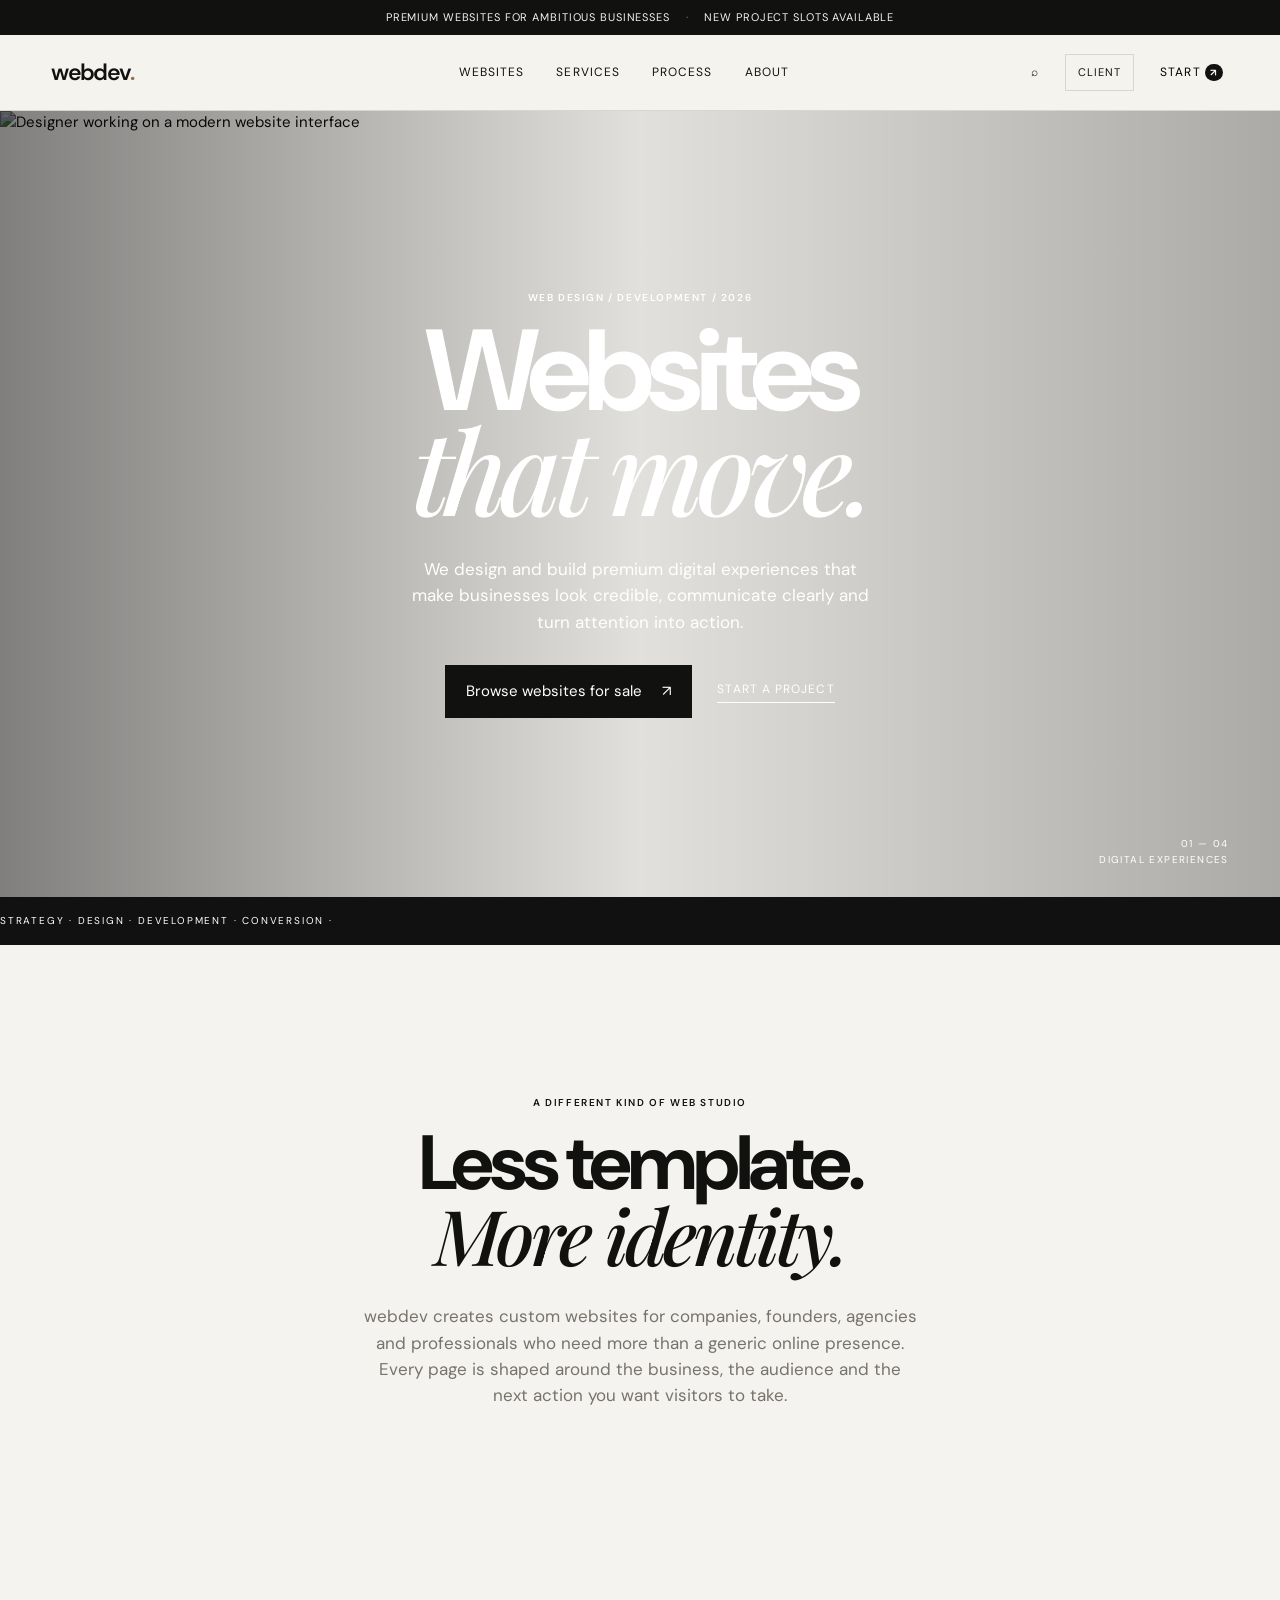
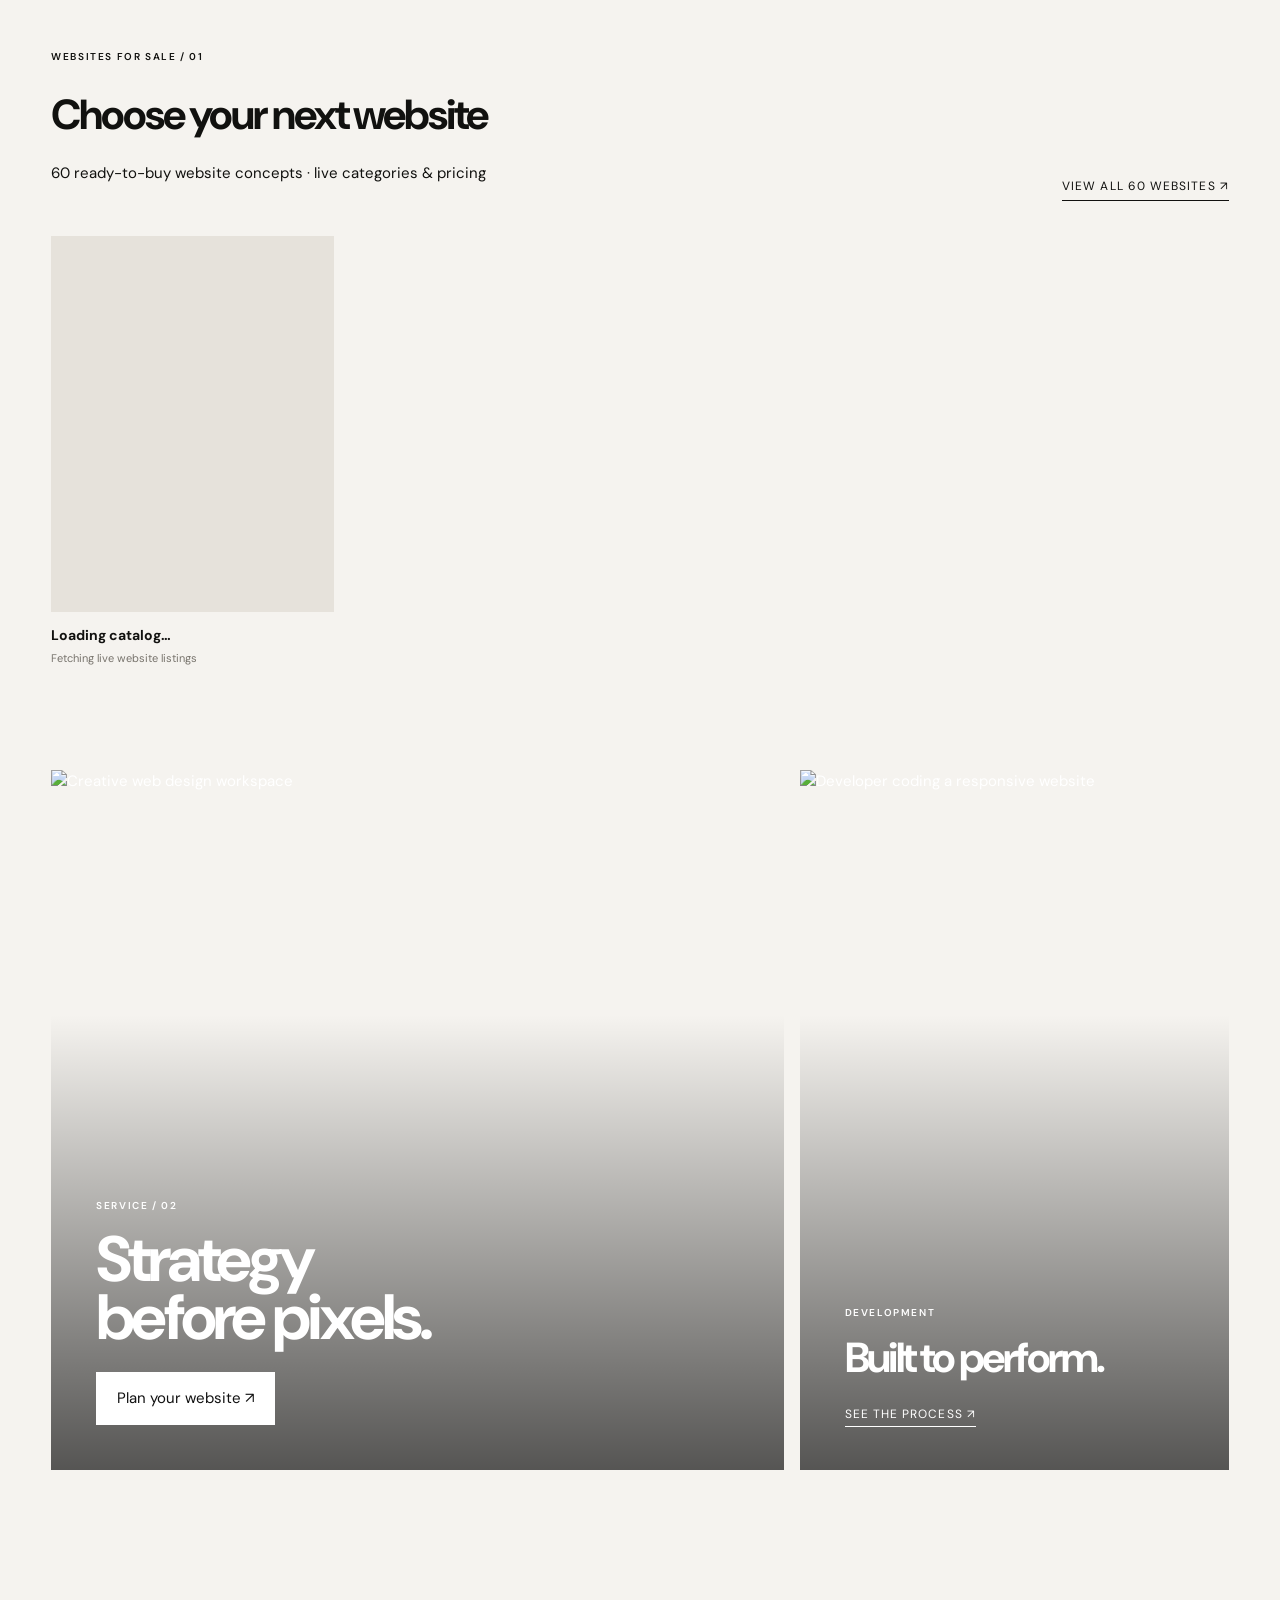
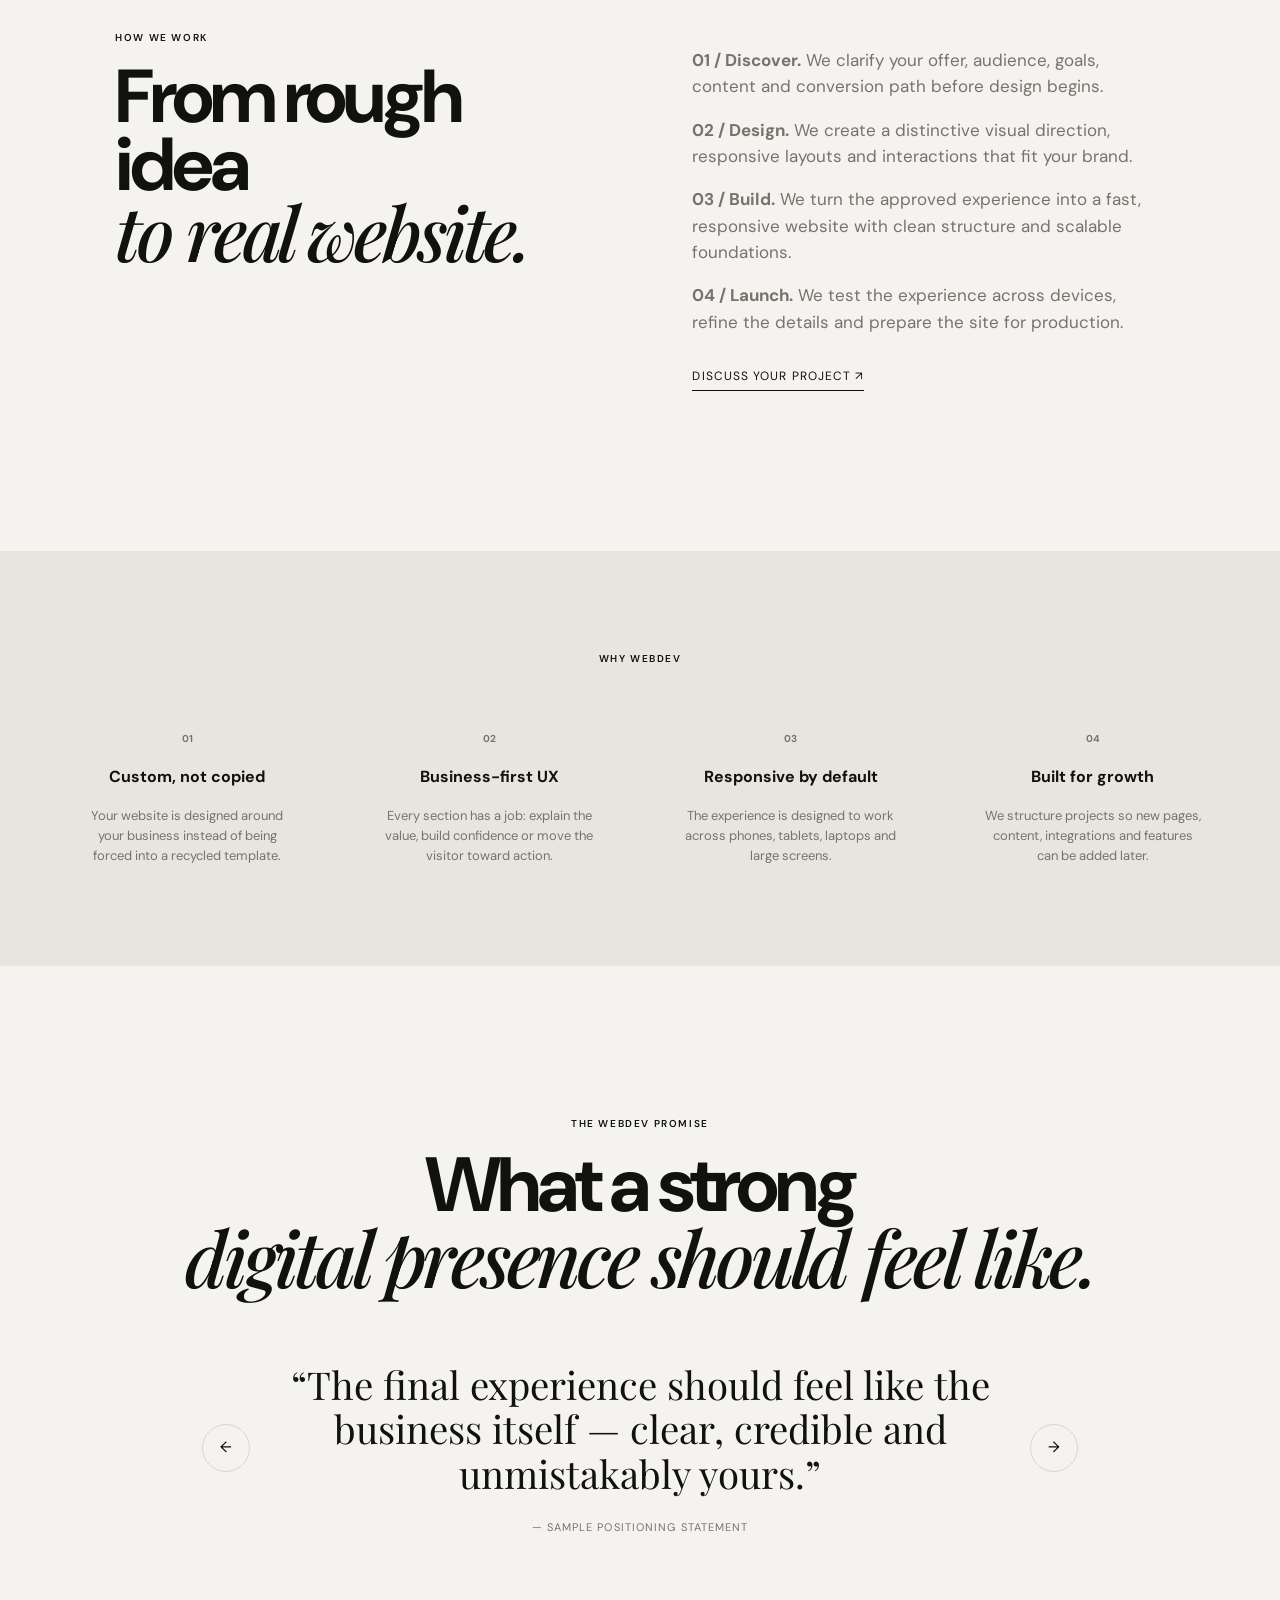
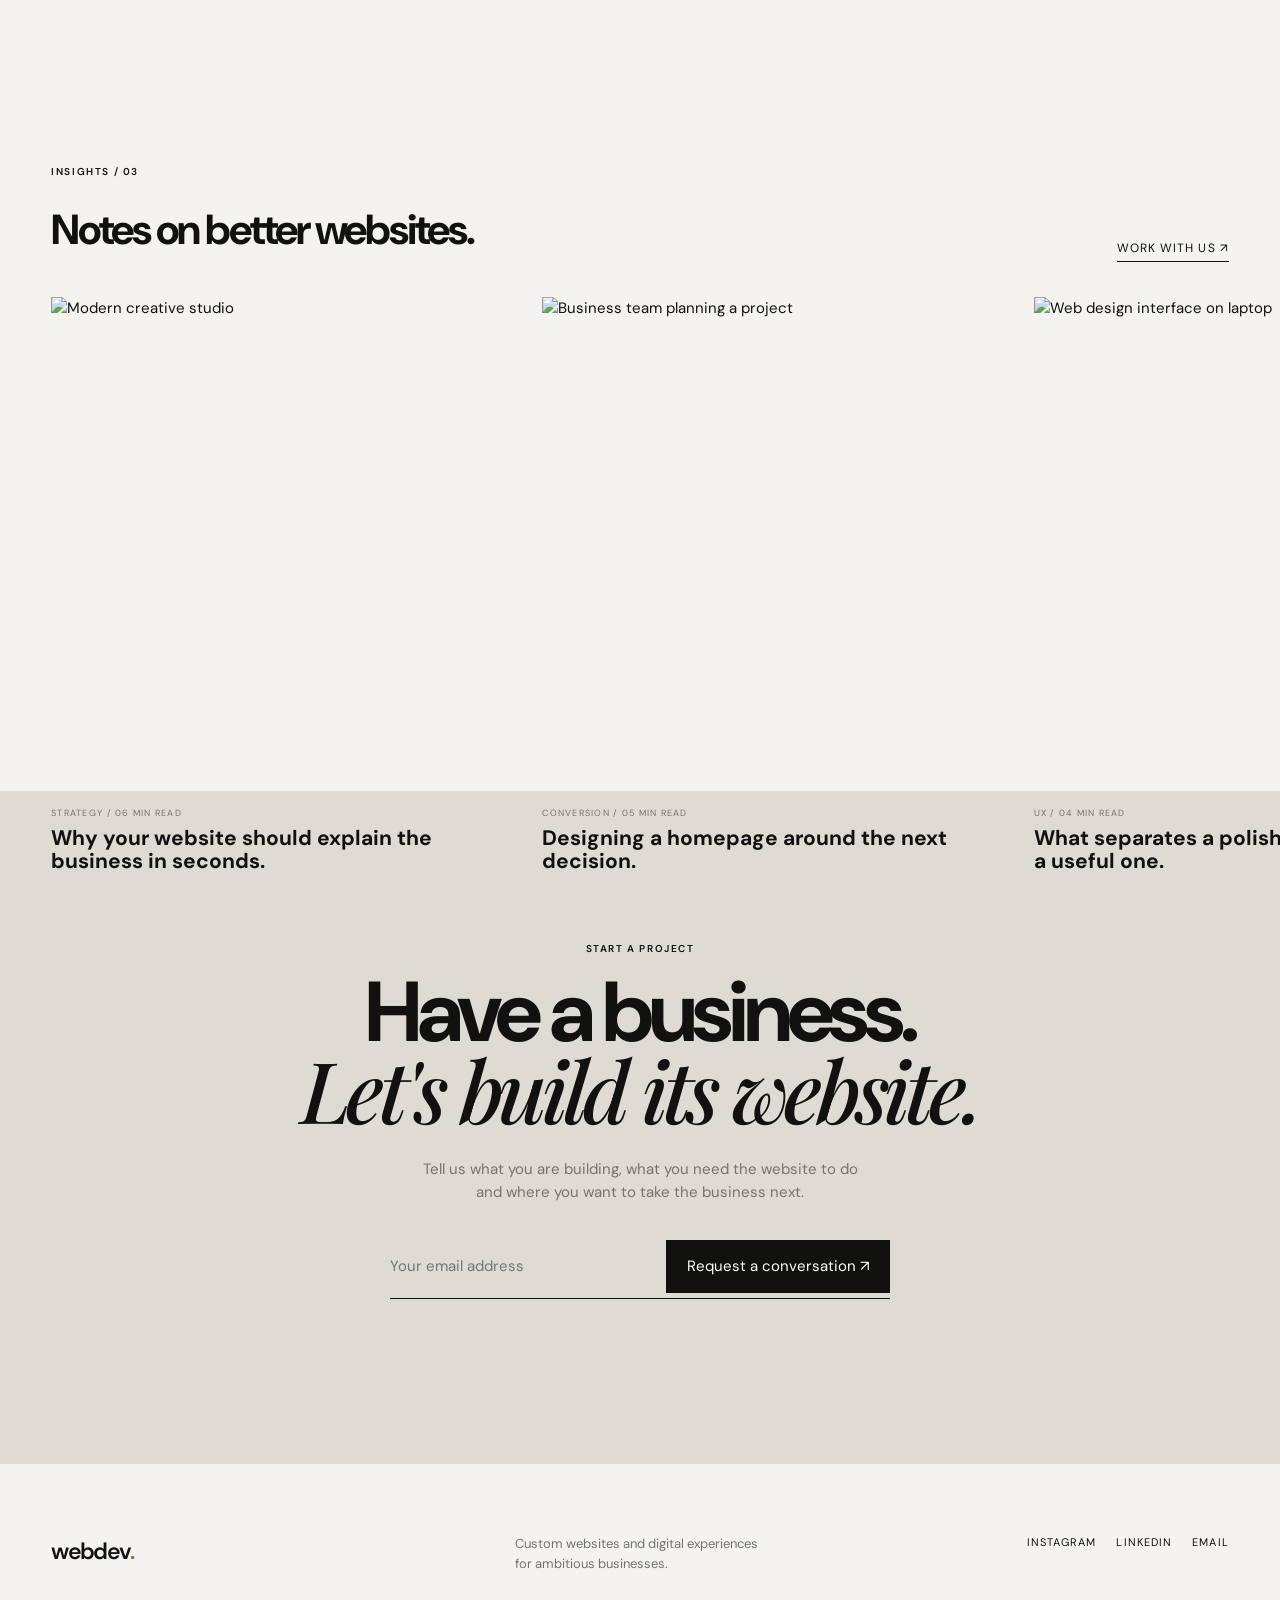
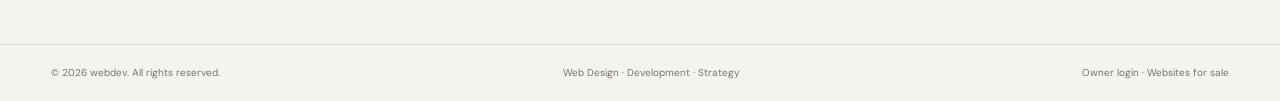
==== commit 69902856: "Reflect live 60-item catalog on homepage" ====
--- a/index.html
+++ b/index.html
@@ -50,34 +50,10 @@
 
 <section id="work" class="section">
 <div class="section-head">
-<div><p class="eyebrow">WEBSITES FOR SALE / 01</p><h2>Choose your next website</h2></div>
-<a href="websites.html" class="text-link">View all websites ↗</a>
+<div><p class="eyebrow">WEBSITES FOR SALE / 01</p><h2>Choose your next website</h2><p class="catalog-live-note">60 ready-to-buy website concepts · live categories & pricing</p></div>
+<a href="websites.html" class="text-link">View all 60 websites ↗</a>
 </div>
-<div class="products">
-<article class="product">
-<div class="product-media"><img src="https://images.unsplash.com/photo-1558655146-9f40138edfeb?auto=format&fit=crop&w=1200&q=88" alt="Modern SaaS dashboard website"><button class="wish" aria-label="Save project">♡</button><span>SaaS</span></div>
-<div class="product-info"><div><h3>Workflow OS</h3><p>Product strategy / SaaS interface</p></div><strong>01</strong></div>
-<button class="add" data-project="Workflow OS">View website <span>↗</span></button>
-</article>
-
-<article class="product">
-<div class="product-media"><img src="https://images.unsplash.com/photo-1559028012-481c04fa702d?auto=format&fit=crop&w=1200&q=88" alt="Premium ecommerce website interface"><button class="wish" aria-label="Save project">♡</button><span>E-commerce</span></div>
-<div class="product-info"><div><h3>Northline Store</h3><p>Brand system / commerce experience</p></div><strong>02</strong></div>
-<button class="add" data-project="Northline Store">View case study <span>↗</span></button>
-</article>
-
-<article class="product">
-<div class="product-media"><img src="https://images.unsplash.com/photo-1460925895917-afdab827c52f?auto=format&fit=crop&w=1200&q=88" alt="Analytics platform website"><button class="wish" aria-label="Save project">♡</button><span>Fintech</span></div>
-<div class="product-info"><div><h3>Ledger Labs</h3><p>UX / analytics / responsive build</p></div><strong>03</strong></div>
-<button class="add" data-project="Ledger Labs">View case study <span>↗</span></button>
-</article>
-
-<article class="product">
-<div class="product-media"><img src="https://images.unsplash.com/photo-1559757175-0eb30cd8c063?auto=format&fit=crop&w=1200&q=88" alt="Healthcare website interface"><button class="wish" aria-label="Save project">♡</button><span>Healthcare</span></div>
-<div class="product-info"><div><h3>Careline</h3><p>Trust-led UX / service website</p></div><strong>04</strong></div>
-<button class="add" data-project="Careline">View case study <span>↗</span></button>
-</article>
-</div>
+<div id="featured-products" class="products"><article class="product product-loading"><div class="product-media"></div><div class="product-info"><div><h3>Loading catalog…</h3><p>Fetching live website listings</p></div></div></article></div>
 </section>
 
 <section id="services" class="feature-grid">
@@ -154,6 +130,6 @@
 
 <div class="drawer" id="drawer"><div class="drawer-inner"><button class="close" aria-label="Close">×</button><div id="drawer-content"></div></div></div>
 <div class="toast" id="toast">Project saved.</div>
-<script src="script.js"></script>
+<script src="https://cdn.jsdelivr.net/npm/@supabase/supabase-js@2"></script><script src="supabase-client.js"></script><script src="script.js"></script>
 </body>
 </html>
--- a/style.css
+++ b/style.css
@@ -2,3 +2,6 @@
 :root{--ink:#11110f;--paper:#f5f3ef;--muted:#77736c;--line:#d9d6cf;--white:#fff}*{box-sizing:border-box}html{scroll-behavior:smooth}body{margin:0;background:var(--paper);color:var(--ink);font-family:'DM Sans',sans-serif;font-size:15px;line-height:1.55}a{color:inherit;text-decoration:none}button,input{font:inherit}.announcement{padding:9px;text-align:center;background:#11110f;color:#f5f3ef;font-size:11px;letter-spacing:.08em;text-transform:uppercase}.announcement span{margin:0 12px;opacity:.5}.nav{height:76px;padding:0 4vw;display:flex;align-items:center;justify-content:space-between;border-bottom:1px solid var(--line);position:sticky;top:0;z-index:20;background:rgba(245,243,239,.94);backdrop-filter:blur(14px)}.logo{font-size:23px;letter-spacing:-.07em;font-weight:600}.logo span{color:#8d6f4c}.nav nav{display:flex;gap:32px;margin-left:7vw}.nav nav a,.actions button,.text-link{font-size:12px;text-transform:uppercase;letter-spacing:.09em}.actions{display:flex;gap:20px;align-items:center}.actions button,.menu{border:0;background:none;cursor:pointer}.actions b{font-size:10px;background:var(--ink);color:var(--paper);padding:2px 5px;border-radius:20px}.menu{display:none;font-size:20px}.hero{min-height:calc(100vh - 114px);position:relative;display:grid;place-items:center;overflow:hidden}.hero>img{position:absolute;width:100%;height:100%;object-fit:cover;filter:brightness(.72)}.hero:after{content:'';position:absolute;inset:0;background:linear-gradient(90deg,rgba(0,0,0,.48),rgba(0,0,0,.08),rgba(0,0,0,.3))}.hero-copy{position:relative;z-index:2;text-align:center;color:#fff;max-width:700px;padding:60px 24px}.eyebrow{font-size:10px;letter-spacing:.16em;text-transform:uppercase;margin:0 0 18px;font-weight:600}.hero h1{font-size:clamp(58px,9vw,125px);line-height:.84;letter-spacing:-.06em;margin:0 0 30px}.hero h1 em,h2 em{font-family:'Playfair Display',serif;font-weight:500}.hero-copy>p:not(.eyebrow){max-width:460px;margin:0 auto 30px;font-size:17px}.hero-actions{display:flex;justify-content:center;align-items:center;gap:25px}.btn{border:0;padding:15px 21px;display:inline-flex;gap:20px;align-items:center;justify-content:center;cursor:pointer;transition:.3s transform,.3s background}.btn:hover{transform:translateY(-3px)}.dark{background:#11110f;color:#fff}.light{background:#fff;color:#111}.text-link{border-bottom:1px solid currentColor;padding-bottom:4px}.hero-note{position:absolute;z-index:2;bottom:30px;right:4vw;color:#fff;text-align:right;font-size:10px;letter-spacing:.14em}.marquee{display:flex;overflow:hidden;white-space:nowrap;background:#111;color:#fff;padding:16px 0;font-size:10px;letter-spacing:.18em}.marquee div{min-width:100%;animation:marquee 22s linear infinite}@keyframes marquee{to{transform:translateX(-100%)}}.intro{text-align:center;padding:150px 20px;max-width:760px;margin:auto}.intro h2,.testimonials h2{font-size:clamp(45px,6vw,80px);line-height:.92;letter-spacing:-.055em;margin:0 0 28px}.intro>p:last-child{max-width:560px;margin:auto;color:var(--muted);font-size:17px}.section{padding:90px 4vw}.section-head{display:flex;justify-content:space-between;align-items:end;margin-bottom:35px}.section h2,.journal h2{font-size:42px;letter-spacing:-.05em;margin:0}.products{display:grid;grid-template-columns:repeat(4,1fr);gap:16px}.product-media{aspect-ratio:3/4;overflow:hidden;position:relative;background:#e6e2db}.product-media img,.feature img,.journal img{width:100%;height:100%;object-fit:cover;transition:transform .7s cubic-bezier(.2,.7,.2,1)}.product:hover img,.journal article:hover img{transform:scale(1.045)}.product-media button{position:absolute}.wish{top:14px;right:14px;border:0;background:#fff;border-radius:50%;width:34px;height:34px;cursor:pointer}.product-media>span{position:absolute;bottom:12px;left:12px;background:#fff;padding:5px 8px;font-size:9px;text-transform:uppercase;letter-spacing:.12em}.product-info{display:flex;justify-content:space-between;padding:13px 0 10px}.product h3{font-size:14px;margin:0}.product-info p{margin:3px 0;color:var(--muted);font-size:11px}.product strong{font-size:13px}.add{width:100%;border:1px solid var(--ink);background:transparent;padding:11px;display:flex;justify-content:space-between;cursor:pointer;transition:.25s}.add:hover{background:var(--ink);color:#fff}.feature-grid{display:grid;grid-template-columns:1.45fr .85fr;gap:16px;padding:0 4vw}.feature{height:700px;position:relative;overflow:hidden;color:#fff}.feature:after{content:'';position:absolute;inset:0;background:linear-gradient(transparent 35%,rgba(0,0,0,.65))}.feature>div{position:absolute;z-index:2;bottom:45px;left:45px;right:45px}.feature h2,.feature h3{font-size:clamp(42px,5vw,76px);line-height:.9;letter-spacing:-.06em;margin:0 0 25px}.feature h3{font-size:42px}.light-link{color:#fff}.manifesto{display:grid;grid-template-columns:1fr 1fr;gap:10%;padding:160px 9vw}.manifesto h2{font-size:clamp(45px,6vw,75px);line-height:.9;letter-spacing:-.055em;margin:0}.manifesto>div:last-child{max-width:500px;align-self:end;color:var(--muted);font-size:17px}.manifesto .text-link{display:inline-block;color:var(--ink);margin-top:15px}.trust{background:#e8e5df;padding:100px 4vw;text-align:center}.trust-grid{display:grid;grid-template-columns:repeat(4,1fr);gap:30px;margin-top:60px}.trust-grid b{font-size:10px;color:var(--muted)}.trust-grid h3{font-size:16px}.trust-grid p{font-size:13px;color:var(--muted);max-width:220px;margin:auto}.testimonials{text-align:center;padding:150px 4vw}.quote-wrap{display:flex;align-items:center;justify-content:center;gap:40px;margin-top:65px}.quote-nav{border:1px solid var(--line);background:none;border-radius:50%;width:48px;height:48px;cursor:pointer}.quote-wrap blockquote{max-width:700px;font-family:'Playfair Display',serif;font-size:clamp(25px,3vw,42px);line-height:1.15;margin:0}.quote-wrap cite{display:block;font:11px 'DM Sans';letter-spacing:.1em;text-transform:uppercase;margin-top:25px;color:var(--muted)}.journal{padding:80px 4vw}.journal-grid{display:grid;grid-template-columns:repeat(3,1fr);gap:16px}.journal article{cursor:pointer}.journal article>img{aspect-ratio:1.15;display:block}.journal article p{font-size:9px;letter-spacing:.14em;margin:15px 0 6px;color:var(--muted)}.journal h3{font-size:21px;line-height:1.1;margin:0;max-width:420px}.newsletter{text-align:center;padding:150px 20px;background:#dedbd4}.newsletter h2{font-size:clamp(48px,7vw,85px);line-height:.9;letter-spacing:-.06em;margin:0 0 25px}.newsletter>p:not(.eyebrow){color:var(--muted);max-width:440px;margin:0 auto 30px}.newsletter form{display:flex;max-width:500px;margin:auto;border-bottom:1px solid var(--ink)}.newsletter input{flex:1;border:0;background:transparent;padding:15px 0;outline:0}.newsletter form .btn{margin:5px 0}.newsletter small{display:block;margin-top:15px}.footer-top{padding:70px 4vw;display:grid;grid-template-columns:1fr 1fr 1fr;gap:30px;border-bottom:1px solid var(--line)}.footer-top p{max-width:250px;color:var(--muted);font-size:13px;margin:auto}.social{display:flex;justify-content:flex-end;gap:20px;font-size:11px;text-transform:uppercase;letter-spacing:.1em}.footer-bottom{padding:20px 4vw;display:flex;justify-content:space-between;color:var(--muted);font-size:10px}.drawer{position:fixed;inset:0;background:rgba(0,0,0,.38);z-index:50;opacity:0;pointer-events:none;transition:.3s}.drawer.open{opacity:1;pointer-events:auto}.drawer-inner{margin-left:auto;background:var(--paper);width:min(480px,100%);height:100%;padding:40px;transform:translateX(100%);transition:.45s cubic-bezier(.2,.7,.2,1);overflow:auto}.drawer.open .drawer-inner{transform:none}.close{float:right;border:0;background:none;font-size:30px;cursor:pointer}.drawer h2{font-size:40px;letter-spacing:-.05em;margin-top:70px}.drawer input{width:100%;padding:15px;border:1px solid var(--line);background:transparent;margin:8px 0}.cart-row{display:flex;justify-content:space-between;border-bottom:1px solid var(--line);padding:15px 0}.toast{position:fixed;bottom:25px;left:50%;transform:translate(-50%,30px);background:#111;color:#fff;padding:12px 20px;font-size:12px;opacity:0;transition:.3s;z-index:80}.toast.show{opacity:1;transform:translate(-50%,0)}@media(max-width:900px){.nav nav{display:none}.menu{display:block}.actions{margin-left:auto;margin-right:15px}.products{grid-template-columns:repeat(2,1fr)}.feature-grid,.manifesto{grid-template-columns:1fr}.feature{height:600px}.trust-grid{grid-template-columns:repeat(2,1fr)}.manifesto{padding:100px 8vw}.footer-top{grid-template-columns:1fr}.social{justify-content:flex-start}}@media(max-width:560px){.nav{padding:0 20px}.actions{gap:10px}.actions button{font-size:10px}.hero{min-height:78vh}.hero h1{font-size:64px}.hero-copy>p:not(.eyebrow){font-size:14px}.hero-actions{flex-direction:column}.section,.journal{padding:70px 20px}.products{gap:10px}.product-info{display:block}.feature-grid{padding:0 20px}.feature{height:520px}.feature>div{left:25px;right:25px;bottom:28px}.trust-grid,.journal-grid{grid-template-columns:1fr}.quote-wrap{gap:10px}.quote-wrap blockquote{font-size:27px}.quote-nav{flex:none;width:40px;height:40px}.footer-bottom{display:block;line-height:2}.footer-bottom span{display:block}.newsletter{padding:100px 20px}.newsletter form{display:block;border:0}.newsletter input{border-bottom:1px solid var(--ink);width:100%}.newsletter form .btn{width:100%;margin-top:10px}}
 
 .nav-portal{font-size:11px;text-transform:uppercase;letter-spacing:.09em;border:1px solid var(--line);padding:9px 12px}.nav-portal:hover{background:#111;color:#fff}.catalog-hero{padding:110px 4vw 70px;text-align:center}.catalog-hero h1{font-size:clamp(52px,8vw,105px);line-height:.86;letter-spacing:-.06em;margin:0 0 25px}.catalog-hero p{max-width:620px;margin:auto;color:var(--muted);font-size:17px}.catalog{padding:20px 4vw 110px}.catalog-grid{display:grid;grid-template-columns:repeat(3,1fr);gap:22px}.site-card{background:#fff;border:1px solid var(--line);overflow:hidden}.site-card-media{aspect-ratio:1.2;overflow:hidden;position:relative}.site-card-media img{width:100%;height:100%;object-fit:cover;transition:.6s}.site-card:hover .site-card-media img{transform:scale(1.04)}.site-card-badge{position:absolute;top:14px;left:14px;background:#111;color:#fff;padding:6px 9px;font-size:9px;letter-spacing:.12em;text-transform:uppercase}.site-card-body{padding:22px}.site-card-body h2{font-size:25px;letter-spacing:-.04em;margin:0 0 7px}.site-card-body p{color:var(--muted);font-size:13px;margin:0 0 18px}.site-card-meta{display:flex;justify-content:space-between;align-items:center;margin-bottom:18px}.site-price{font-size:22px;font-weight:600}.site-actions{display:flex;gap:8px}.site-actions a,.site-actions button{flex:1;text-align:center;border:1px solid #111;padding:11px;background:#111;color:#fff;cursor:pointer}.site-actions a.secondary{background:transparent;color:#111}.portal-page{min-height:100vh;background:#11110f;color:#f5f3ef}..portal-shell{max-width:1180px;margin:auto;padding:35px 4vw}..portal-top{display:flex;justify-content:space-between;align-items:center;border-bottom:1px solid #333;padding-bottom:22px}.portal-logo{font-size:25px;letter-spacing:-.06em}.portal-logo span{color:#b18b61}.portal-main{padding:70px 0}..portal-card{background:#f5f3ef;color:#111;padding:35px;max-width:520px;margin:auto}.portal-card h1{font-size:42px;letter-spacing:-.05em;line-height:.95;margin:0 0 10px}.portal-card p{color:#777}.portal-form input,.portal-form textarea,.admin-form input,.admin-form textarea,.admin-form select{width:100%;padding:14px;border:1px solid #d9d6cf;background:#fff;margin:7px 0;font:inherit}.portal-form button,.admin-form button{width:100%;margin-top:10px}.portal-note{font-size:11px;color:#777;margin-top:18px}.admin-dashboard{min-height:100vh;background:#f5f3ef}.admin-layout{display:grid;grid-template-columns:230px 1fr;min-height:100vh}.admin-side{background:#11110f;color:#fff;padding:28px 22px}.admin-side h2{margin:0 0 35px}.admin-side a{display:block;padding:11px 0;color:#aaa;font-size:12px;text-transform:uppercase;letter-spacing:.08em}.admin-side a.active,.admin-side a:hover{color:#fff}.admin-content{padding:35px 4vw}.admin-header{display:flex;justify-content:space-between;align-items:center;margin-bottom:35px}.admin-header h1{font-size:42px;letter-spacing:-.05em;margin:0}.admin-table{background:#fff;border:1px solid var(--line);overflow:auto}.admin-row{display:grid;grid-template-columns:1.4fr .8fr .7fr .8fr;gap:15px;padding:16px 20px;border-bottom:1px solid var(--line);align-items:center;font-size:13px}.admin-row.head{font-size:10px;text-transform:uppercase;letter-spacing:.1em;color:#777}.admin-actions button{border:1px solid var(--line);background:none;padding:7px 10px;cursor:pointer}.admin-actions .danger{color:#a33}.admin-form{background:#fff;border:1px solid var(--line);padding:25px;margin-bottom:25px}.admin-form h2{margin-top:0}.admin-form-grid{display:grid;grid-template-columns:1fr 1fr;gap:10px}.admin-form textarea{min-height:100px;resize:vertical}.empty-state{text-align:center;padding:50px;color:#777}@media(max-width:800px){.catalog-grid{grid-template-columns:1fr 1fr}.admin-layout{grid-template-columns:1fr}.admin-side{display:flex;gap:20px;align-items:center;overflow:auto}.admin-side h2{margin:0}.admin-row{grid-template-columns:1.2fr .8fr .7fr}.admin-row.head{display:none}.admin-form-grid{grid-template-columns:1fr}}@media(max-width:560px){.catalog-grid{grid-template-columns:1fr}.catalog-hero{padding:80px 20px 50px}.catalog{padding:10px 20px 70px}.admin-content{padding:25px 20px}.admin-header{display:block}.admin-header .btn{margin-top:15px}.portal-shell{padding:25px 20px}}
+
+/* WEBDEV MARKET / OWNER STUDIO UPGRADE */
+.site-card-index{font-size:9px;letter-spacing:.14em;color:var(--muted);text-transform:uppercase;margin-bottom:8px}.site-features{display:flex;flex-wrap:wrap;gap:6px;margin:0 0 18px}.site-features span{font-size:9px;letter-spacing:.04em;padding:6px 8px;background:#f0eee9;border-radius:99px}.catalog-hero:before{content:'60 READY-TO-BUY CONCEPTS';display:inline-block;border:1px solid var(--line);padding:7px 10px;margin-bottom:20px;font-size:9px;letter-spacing:.13em}.admin-content{max-width:1500px}.admin-side{position:sticky;top:0;height:100vh}.admin-brand{display:flex;align-items:center;gap:11px;margin-bottom:48px}.admin-brand strong{display:block;font-size:18px;letter-spacing:-.05em}.admin-brand small{display:block;font-size:8px;letter-spacing:.14em;color:#777;margin-top:2px}.admin-mark{display:grid;place-items:center;width:38px;height:38px;background:#f5f3ef;color:#111;border-radius:50%;font-family:'Playfair Display',serif;font-size:20px}.admin-side-label{font-size:8px;color:#666;letter-spacing:.16em;text-transform:uppercase;margin:25px 0 7px}.admin-side a{border-left:1px solid transparent;padding-left:12px}.admin-side a.active{border-left-color:#fff;background:rgba(255,255,255,.05)}.admin-subtitle{color:var(--muted);max-width:540px;margin:12px 0 0}.admin-stats{display:grid;grid-template-columns:repeat(3,1fr);gap:12px;margin-bottom:55px}.admin-stats article{background:#fff;border:1px solid var(--line);padding:24px;min-height:145px;display:flex;flex-direction:column;justify-content:space-between}.admin-stats span{font-size:9px;letter-spacing:.14em;color:var(--muted)}.admin-stats strong{font-size:42px;letter-spacing:-.06em;line-height:1}.admin-stats small{font-size:11px;color:var(--muted)}.admin-toolbar{display:flex;justify-content:space-between;align-items:end;margin-bottom:18px}.admin-toolbar h2{font-size:32px;letter-spacing:-.05em;margin:0}.admin-table{box-shadow:0 18px 50px rgba(17,17,15,.04)}.admin-row{min-height:76px}.admin-site{display:flex;align-items:center;gap:13px;min-width:0}.admin-site img{width:58px;height:42px;object-fit:cover;background:#ddd}.admin-site strong,.admin-site small{display:block;white-space:nowrap;overflow:hidden;text-overflow:ellipsis}.admin-site small{font-size:10px;color:var(--muted);margin-top:3px}.admin-form{box-shadow:0 18px 50px rgba(17,17,15,.05);margin-bottom:30px}.form-heading{display:flex;justify-content:space-between;align-items:start}.form-heading h2{font-size:30px;letter-spacing:-.04em;margin:0}.form-close{border:0;background:none;font-size:28px;cursor:pointer;color:var(--muted)}.admin-form label{display:block;font-size:10px;letter-spacing:.1em;text-transform:uppercase;margin-top:12px}.admin-form label input,.admin-form label textarea{margin-top:7px}.form-actions{display:flex;gap:10px}.form-actions .btn{width:auto}.site-actions a{transition:.2s}.site-actions a:hover{transform:translateY(-2px)}@media(max-width:800px){.admin-side{position:relative;height:auto}.admin-stats{grid-template-columns:1fr}.admin-toolbar{align-items:start;gap:20px}.admin-row{grid-template-columns:1.4fr .8fr .7fr}.admin-row>span:nth-child(2){display:none}}
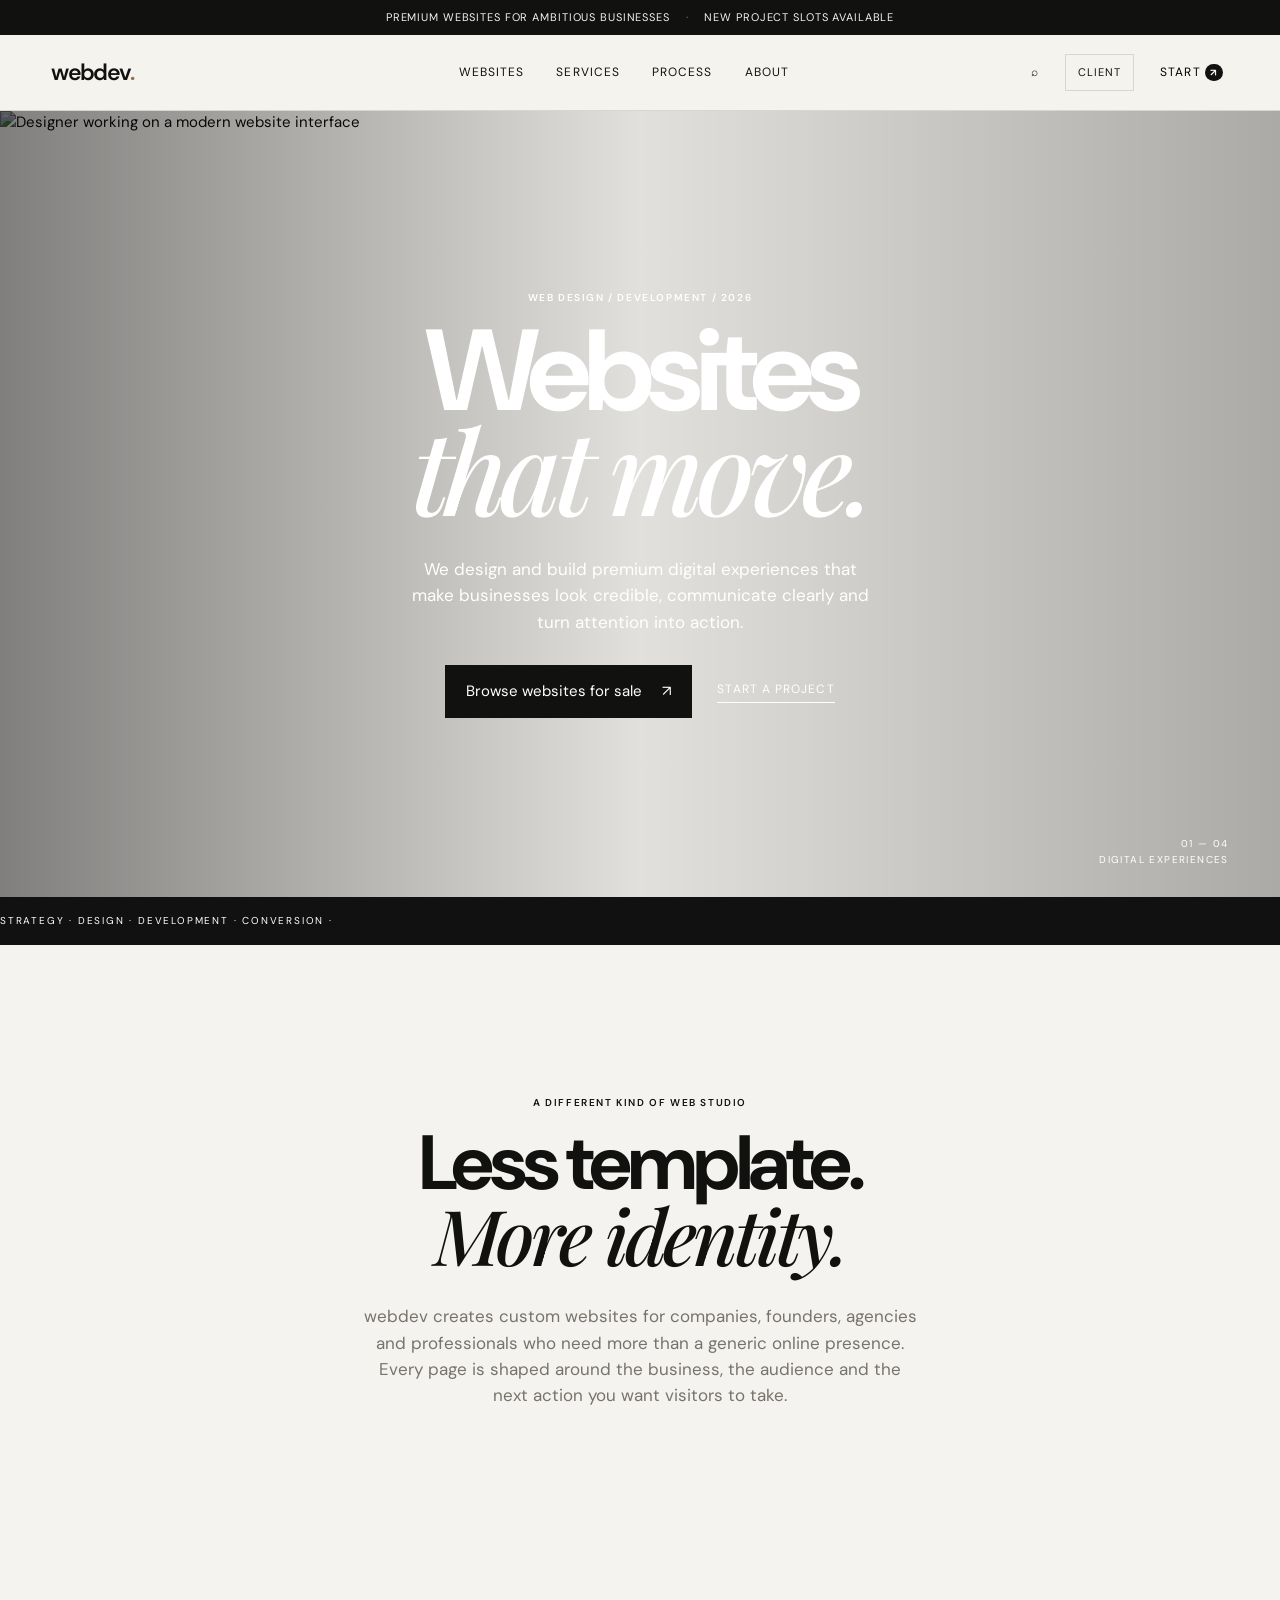
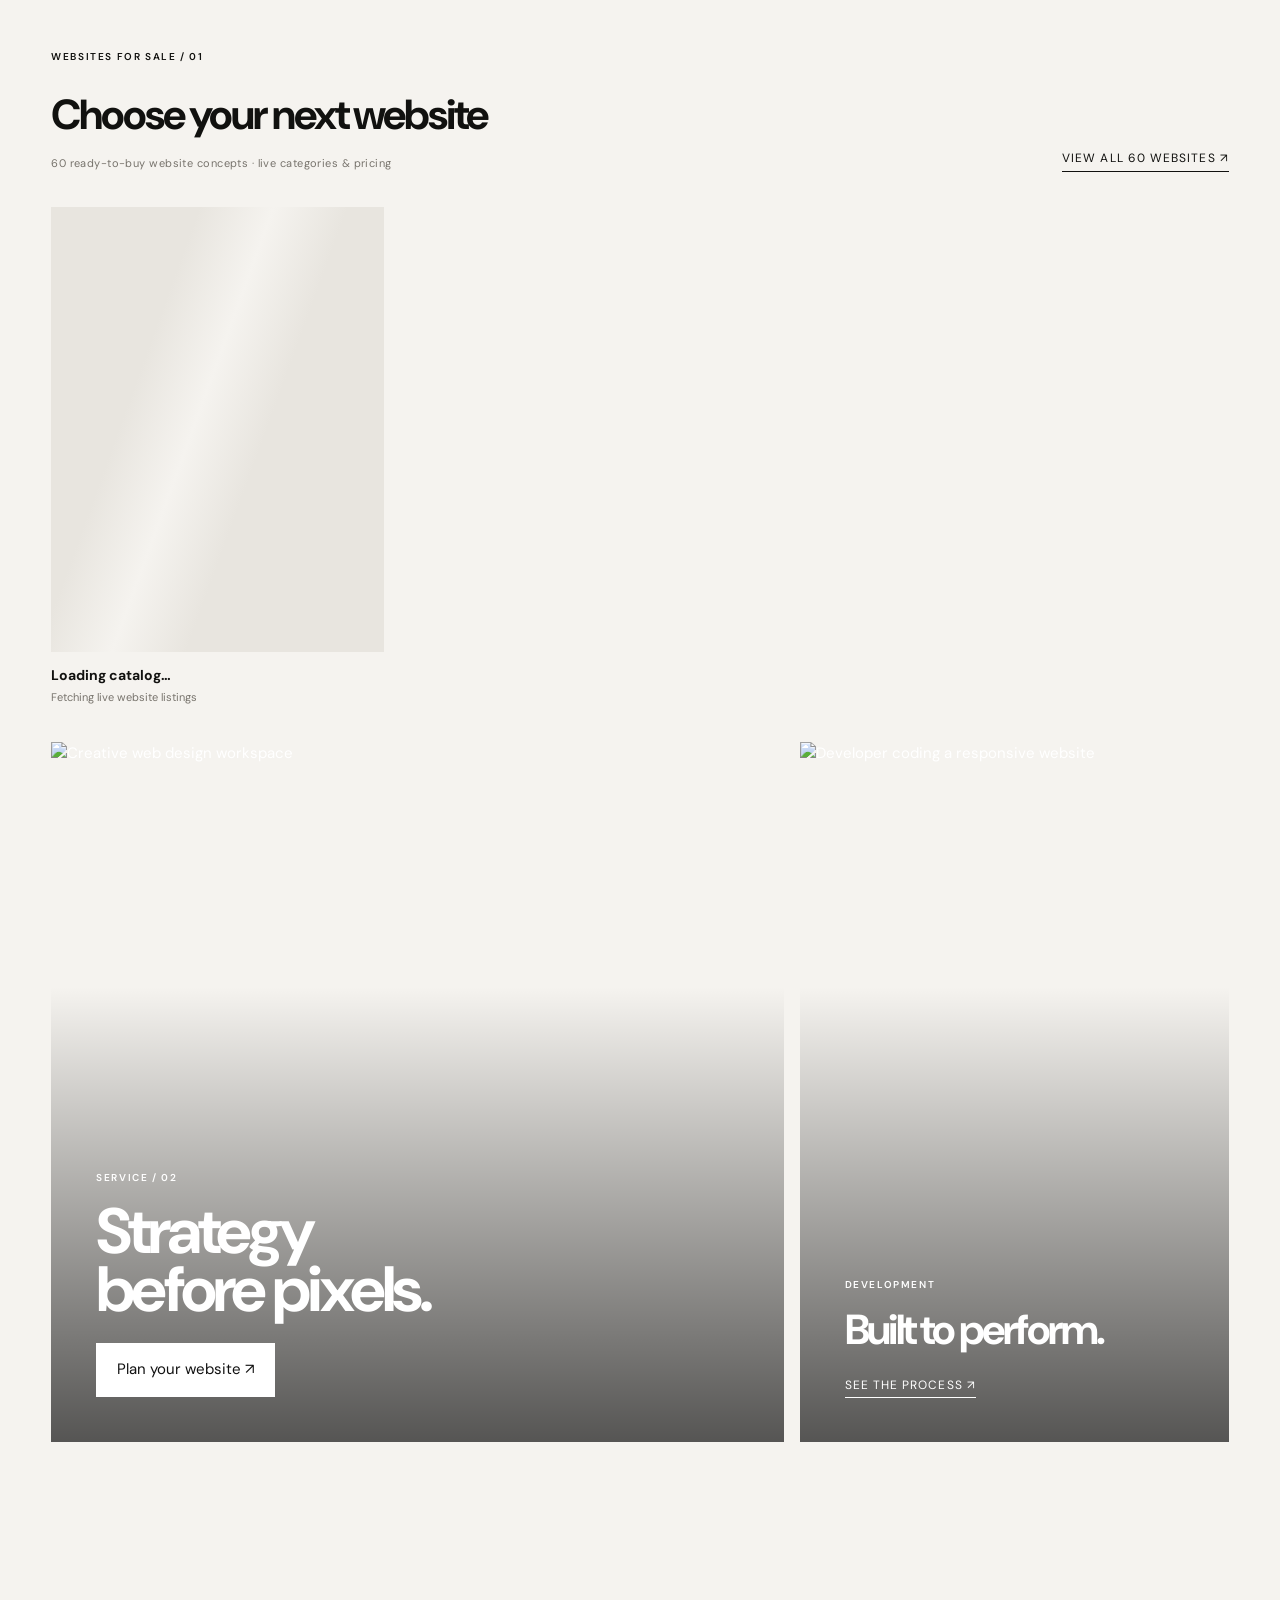
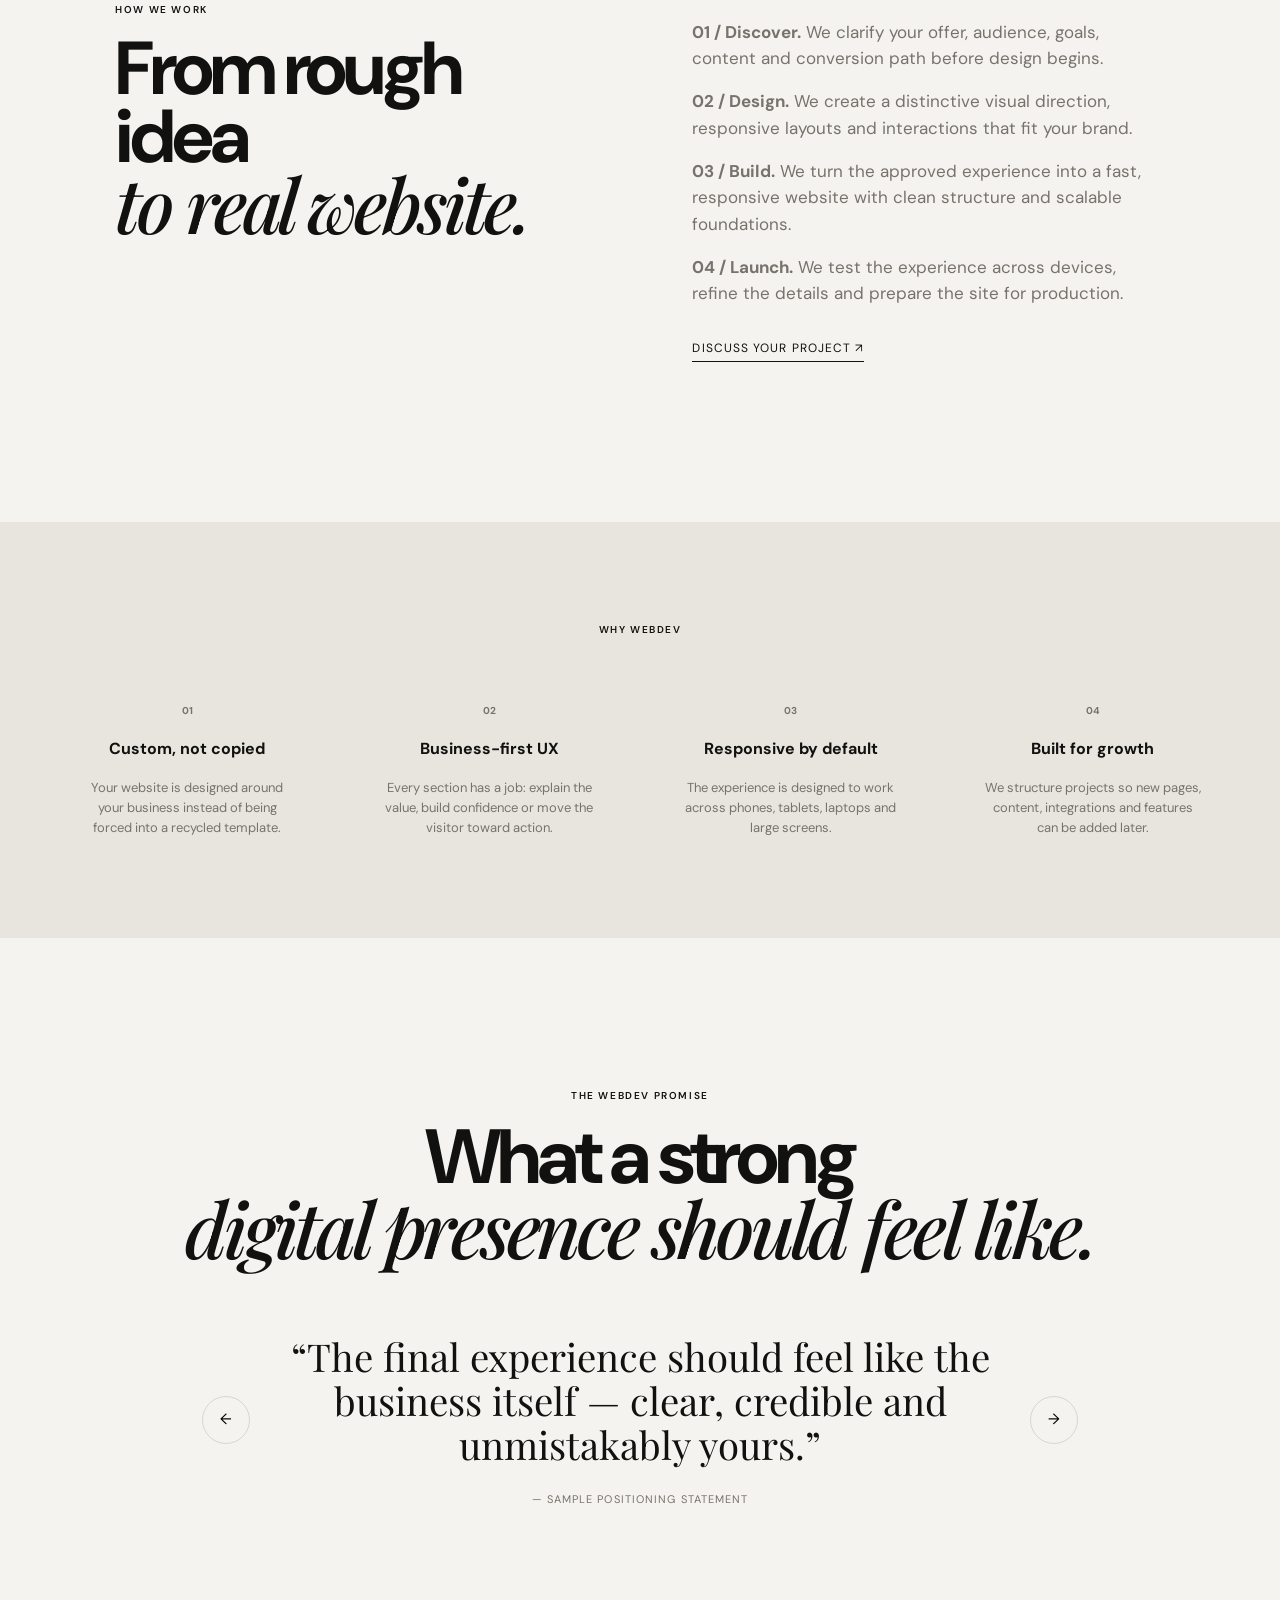
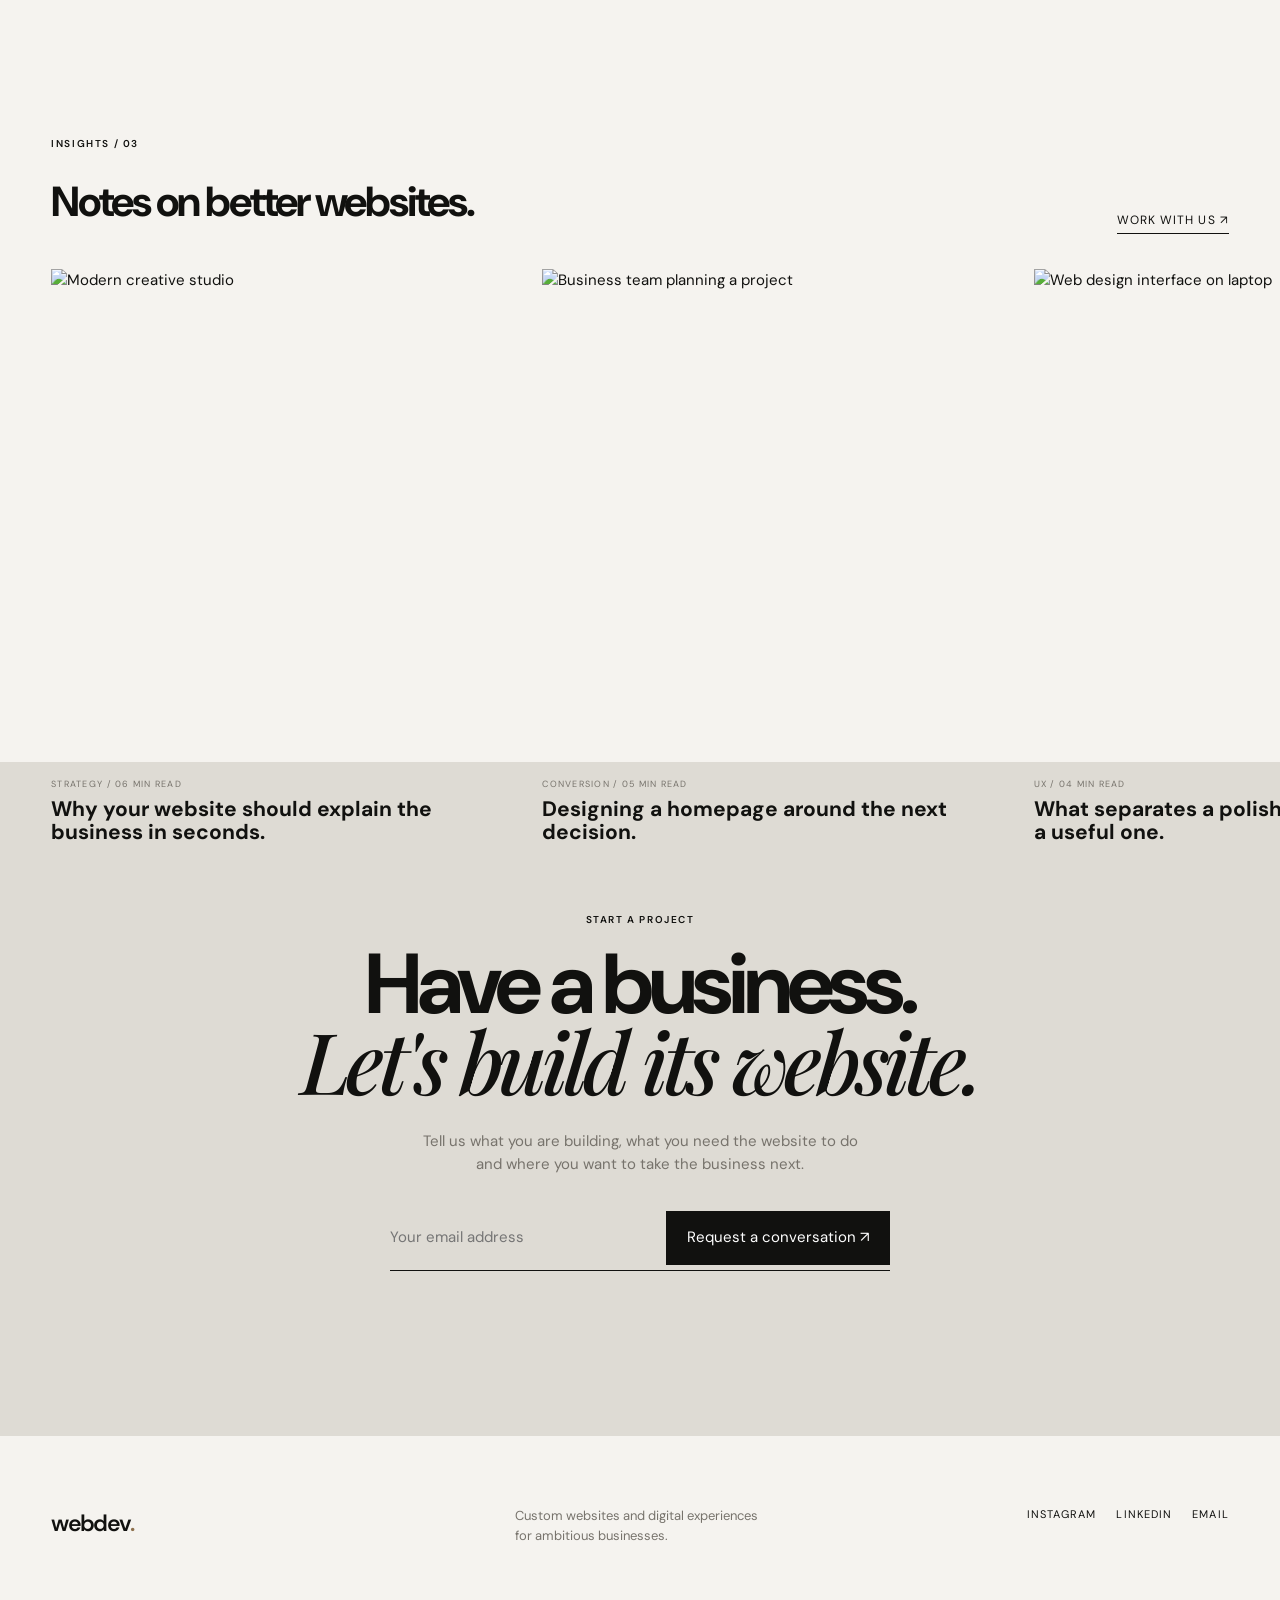
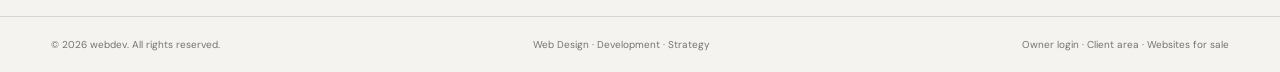
==== commit 6dbb6f43: "Make homepage navigation standalone" ====
--- a/index.html
+++ b/index.html
@@ -34,7 +34,7 @@
 <p>We design and build premium digital experiences that make businesses look credible, communicate clearly and turn attention into action.</p>
 <div class="hero-actions">
 <a class="btn dark" href="websites.html">Browse websites for sale <span>↗</span></a>
-<a class="text-link" href="#contact">Start a project</a>
+<a class="text-link" href="contact.html">Start a project</a>
 </div>
 </div>
 <div class="hero-note">01 — 04<br>DIGITAL EXPERIENCES</div>
@@ -63,7 +63,7 @@
 </div>
 <div class="feature">
 <img src="https://images.unsplash.com/photo-1545235617-9465d2a55698?auto=format&fit=crop&w=1300&q=88" alt="Developer coding a responsive website">
-<div><p class="eyebrow">DEVELOPMENT</p><h3>Built to perform.</h3><a class="text-link light-link" href="#process">See the process ↗</a></div>
+<div><p class="eyebrow">DEVELOPMENT</p><h3>Built to perform.</h3><a class="text-link light-link" href="process.html">See the process ↗</a></div>
 </div>
 </section>
 
@@ -74,7 +74,7 @@
 <p><strong>02 / Design.</strong> We create a distinctive visual direction, responsive layouts and interactions that fit your brand.</p>
 <p><strong>03 / Build.</strong> We turn the approved experience into a fast, responsive website with clean structure and scalable foundations.</p>
 <p><strong>04 / Launch.</strong> We test the experience across devices, refine the details and prepare the site for production.</p>
-<a class="text-link" href="#contact">Discuss your project ↗</a>
+<a class="text-link" href="contact.html">Discuss your project ↗</a>
 </div>
 </section>
 
@@ -99,7 +99,7 @@
 </section>
 
 <section class="journal">
-<div class="section-head"><div><p class="eyebrow">INSIGHTS / 03</p><h2>Notes on better websites.</h2></div><a href="#contact" class="text-link">Work with us ↗</a></div>
+<div class="section-head"><div><p class="eyebrow">INSIGHTS / 03</p><h2>Notes on better websites.</h2></div><a href="contact.html" class="text-link">Work with us ↗</a></div>
 <div class="journal-grid">
 <article><img src="https://images.unsplash.com/photo-1497366811353-6870744d04b2?auto=format&fit=crop&w=1200&q=88" alt="Modern creative studio"><p>STRATEGY / 06 MIN READ</p><h3>Why your website should explain the business in seconds.</h3></article>
 <article><img src="https://images.unsplash.com/photo-1552664730-d307ca884978?auto=format&fit=crop&w=1200&q=88" alt="Business team planning a project"><p>CONVERSION / 05 MIN READ</p><h3>Designing a homepage around the next decision.</h3></article>
@@ -125,7 +125,7 @@
 <p>Custom websites and digital experiences for ambitious businesses.</p>
 <div class="social"><a href="#contact">Instagram</a><a href="#contact">LinkedIn</a><a href="#contact">Email</a></div>
 </div>
-<div class="footer-bottom"><span>© 2026 webdev. All rights reserved.</span><span>Web Design · Development · Strategy</span><span><a href="login.html">Owner login</a> · <a href="websites.html">Websites for sale</a></span></div>
+<div class="footer-bottom"><span>© 2026 webdev. All rights reserved.</span><span>Web Design · Development · Strategy</span><span><a href="login.html">Owner login</a> · <a href="client.html">Client area</a> · <a href="websites.html">Websites for sale</a></span></div>
 </footer>
 
 <div class="drawer" id="drawer"><div class="drawer-inner"><button class="close" aria-label="Close">×</button><div id="drawer-content"></div></div></div>
--- a/style.css
+++ b/style.css
@@ -4,4 +4,6 @@
 .nav-portal{font-size:11px;text-transform:uppercase;letter-spacing:.09em;border:1px solid var(--line);padding:9px 12px}.nav-portal:hover{background:#111;color:#fff}.catalog-hero{padding:110px 4vw 70px;text-align:center}.catalog-hero h1{font-size:clamp(52px,8vw,105px);line-height:.86;letter-spacing:-.06em;margin:0 0 25px}.catalog-hero p{max-width:620px;margin:auto;color:var(--muted);font-size:17px}.catalog{padding:20px 4vw 110px}.catalog-grid{display:grid;grid-template-columns:repeat(3,1fr);gap:22px}.site-card{background:#fff;border:1px solid var(--line);overflow:hidden}.site-card-media{aspect-ratio:1.2;overflow:hidden;position:relative}.site-card-media img{width:100%;height:100%;object-fit:cover;transition:.6s}.site-card:hover .site-card-media img{transform:scale(1.04)}.site-card-badge{position:absolute;top:14px;left:14px;background:#111;color:#fff;padding:6px 9px;font-size:9px;letter-spacing:.12em;text-transform:uppercase}.site-card-body{padding:22px}.site-card-body h2{font-size:25px;letter-spacing:-.04em;margin:0 0 7px}.site-card-body p{color:var(--muted);font-size:13px;margin:0 0 18px}.site-card-meta{display:flex;justify-content:space-between;align-items:center;margin-bottom:18px}.site-price{font-size:22px;font-weight:600}.site-actions{display:flex;gap:8px}.site-actions a,.site-actions button{flex:1;text-align:center;border:1px solid #111;padding:11px;background:#111;color:#fff;cursor:pointer}.site-actions a.secondary{background:transparent;color:#111}.portal-page{min-height:100vh;background:#11110f;color:#f5f3ef}..portal-shell{max-width:1180px;margin:auto;padding:35px 4vw}..portal-top{display:flex;justify-content:space-between;align-items:center;border-bottom:1px solid #333;padding-bottom:22px}.portal-logo{font-size:25px;letter-spacing:-.06em}.portal-logo span{color:#b18b61}.portal-main{padding:70px 0}..portal-card{background:#f5f3ef;color:#111;padding:35px;max-width:520px;margin:auto}.portal-card h1{font-size:42px;letter-spacing:-.05em;line-height:.95;margin:0 0 10px}.portal-card p{color:#777}.portal-form input,.portal-form textarea,.admin-form input,.admin-form textarea,.admin-form select{width:100%;padding:14px;border:1px solid #d9d6cf;background:#fff;margin:7px 0;font:inherit}.portal-form button,.admin-form button{width:100%;margin-top:10px}.portal-note{font-size:11px;color:#777;margin-top:18px}.admin-dashboard{min-height:100vh;background:#f5f3ef}.admin-layout{display:grid;grid-template-columns:230px 1fr;min-height:100vh}.admin-side{background:#11110f;color:#fff;padding:28px 22px}.admin-side h2{margin:0 0 35px}.admin-side a{display:block;padding:11px 0;color:#aaa;font-size:12px;text-transform:uppercase;letter-spacing:.08em}.admin-side a.active,.admin-side a:hover{color:#fff}.admin-content{padding:35px 4vw}.admin-header{display:flex;justify-content:space-between;align-items:center;margin-bottom:35px}.admin-header h1{font-size:42px;letter-spacing:-.05em;margin:0}.admin-table{background:#fff;border:1px solid var(--line);overflow:auto}.admin-row{display:grid;grid-template-columns:1.4fr .8fr .7fr .8fr;gap:15px;padding:16px 20px;border-bottom:1px solid var(--line);align-items:center;font-size:13px}.admin-row.head{font-size:10px;text-transform:uppercase;letter-spacing:.1em;color:#777}.admin-actions button{border:1px solid var(--line);background:none;padding:7px 10px;cursor:pointer}.admin-actions .danger{color:#a33}.admin-form{background:#fff;border:1px solid var(--line);padding:25px;margin-bottom:25px}.admin-form h2{margin-top:0}.admin-form-grid{display:grid;grid-template-columns:1fr 1fr;gap:10px}.admin-form textarea{min-height:100px;resize:vertical}.empty-state{text-align:center;padding:50px;color:#777}@media(max-width:800px){.catalog-grid{grid-template-columns:1fr 1fr}.admin-layout{grid-template-columns:1fr}.admin-side{display:flex;gap:20px;align-items:center;overflow:auto}.admin-side h2{margin:0}.admin-row{grid-template-columns:1.2fr .8fr .7fr}.admin-row.head{display:none}.admin-form-grid{grid-template-columns:1fr}}@media(max-width:560px){.catalog-grid{grid-template-columns:1fr}.catalog-hero{padding:80px 20px 50px}.catalog{padding:10px 20px 70px}.admin-content{padding:25px 20px}.admin-header{display:block}.admin-header .btn{margin-top:15px}.portal-shell{padding:25px 20px}}
 
 /* WEBDEV MARKET / OWNER STUDIO UPGRADE */
-.site-card-index{font-size:9px;letter-spacing:.14em;color:var(--muted);text-transform:uppercase;margin-bottom:8px}.site-features{display:flex;flex-wrap:wrap;gap:6px;margin:0 0 18px}.site-features span{font-size:9px;letter-spacing:.04em;padding:6px 8px;background:#f0eee9;border-radius:99px}.catalog-hero:before{content:'60 READY-TO-BUY CONCEPTS';display:inline-block;border:1px solid var(--line);padding:7px 10px;margin-bottom:20px;font-size:9px;letter-spacing:.13em}.admin-content{max-width:1500px}.admin-side{position:sticky;top:0;height:100vh}.admin-brand{display:flex;align-items:center;gap:11px;margin-bottom:48px}.admin-brand strong{display:block;font-size:18px;letter-spacing:-.05em}.admin-brand small{display:block;font-size:8px;letter-spacing:.14em;color:#777;margin-top:2px}.admin-mark{display:grid;place-items:center;width:38px;height:38px;background:#f5f3ef;color:#111;border-radius:50%;font-family:'Playfair Display',serif;font-size:20px}.admin-side-label{font-size:8px;color:#666;letter-spacing:.16em;text-transform:uppercase;margin:25px 0 7px}.admin-side a{border-left:1px solid transparent;padding-left:12px}.admin-side a.active{border-left-color:#fff;background:rgba(255,255,255,.05)}.admin-subtitle{color:var(--muted);max-width:540px;margin:12px 0 0}.admin-stats{display:grid;grid-template-columns:repeat(3,1fr);gap:12px;margin-bottom:55px}.admin-stats article{background:#fff;border:1px solid var(--line);padding:24px;min-height:145px;display:flex;flex-direction:column;justify-content:space-between}.admin-stats span{font-size:9px;letter-spacing:.14em;color:var(--muted)}.admin-stats strong{font-size:42px;letter-spacing:-.06em;line-height:1}.admin-stats small{font-size:11px;color:var(--muted)}.admin-toolbar{display:flex;justify-content:space-between;align-items:end;margin-bottom:18px}.admin-toolbar h2{font-size:32px;letter-spacing:-.05em;margin:0}.admin-table{box-shadow:0 18px 50px rgba(17,17,15,.04)}.admin-row{min-height:76px}.admin-site{display:flex;align-items:center;gap:13px;min-width:0}.admin-site img{width:58px;height:42px;object-fit:cover;background:#ddd}.admin-site strong,.admin-site small{display:block;white-space:nowrap;overflow:hidden;text-overflow:ellipsis}.admin-site small{font-size:10px;color:var(--muted);margin-top:3px}.admin-form{box-shadow:0 18px 50px rgba(17,17,15,.05);margin-bottom:30px}.form-heading{display:flex;justify-content:space-between;align-items:start}.form-heading h2{font-size:30px;letter-spacing:-.04em;margin:0}.form-close{border:0;background:none;font-size:28px;cursor:pointer;color:var(--muted)}.admin-form label{display:block;font-size:10px;letter-spacing:.1em;text-transform:uppercase;margin-top:12px}.admin-form label input,.admin-form label textarea{margin-top:7px}.form-actions{display:flex;gap:10px}.form-actions .btn{width:auto}.site-actions a{transition:.2s}.site-actions a:hover{transform:translateY(-2px)}@media(max-width:800px){.admin-side{position:relative;height:auto}.admin-stats{grid-template-columns:1fr}.admin-toolbar{align-items:start;gap:20px}.admin-row{grid-template-columns:1.4fr .8fr .7fr}.admin-row>span:nth-child(2){display:none}}+.site-card-index{font-size:9px;letter-spacing:.14em;color:var(--muted);text-transform:uppercase;margin-bottom:8px}.site-features{display:flex;flex-wrap:wrap;gap:6px;margin:0 0 18px}.site-features span{font-size:9px;letter-spacing:.04em;padding:6px 8px;background:#f0eee9;border-radius:99px}.catalog-hero:before{content:'60 READY-TO-BUY CONCEPTS';display:inline-block;border:1px solid var(--line);padding:7px 10px;margin-bottom:20px;font-size:9px;letter-spacing:.13em}.admin-content{max-width:1500px}.admin-side{position:sticky;top:0;height:100vh}.admin-brand{display:flex;align-items:center;gap:11px;margin-bottom:48px}.admin-brand strong{display:block;font-size:18px;letter-spacing:-.05em}.admin-brand small{display:block;font-size:8px;letter-spacing:.14em;color:#777;margin-top:2px}.admin-mark{display:grid;place-items:center;width:38px;height:38px;background:#f5f3ef;color:#111;border-radius:50%;font-family:'Playfair Display',serif;font-size:20px}.admin-side-label{font-size:8px;color:#666;letter-spacing:.16em;text-transform:uppercase;margin:25px 0 7px}.admin-side a{border-left:1px solid transparent;padding-left:12px}.admin-side a.active{border-left-color:#fff;background:rgba(255,255,255,.05)}.admin-subtitle{color:var(--muted);max-width:540px;margin:12px 0 0}.admin-stats{display:grid;grid-template-columns:repeat(3,1fr);gap:12px;margin-bottom:55px}.admin-stats article{background:#fff;border:1px solid var(--line);padding:24px;min-height:145px;display:flex;flex-direction:column;justify-content:space-between}.admin-stats span{font-size:9px;letter-spacing:.14em;color:var(--muted)}.admin-stats strong{font-size:42px;letter-spacing:-.06em;line-height:1}.admin-stats small{font-size:11px;color:var(--muted)}.admin-toolbar{display:flex;justify-content:space-between;align-items:end;margin-bottom:18px}.admin-toolbar h2{font-size:32px;letter-spacing:-.05em;margin:0}.admin-table{box-shadow:0 18px 50px rgba(17,17,15,.04)}.admin-row{min-height:76px}.admin-site{display:flex;align-items:center;gap:13px;min-width:0}.admin-site img{width:58px;height:42px;object-fit:cover;background:#ddd}.admin-site strong,.admin-site small{display:block;white-space:nowrap;overflow:hidden;text-overflow:ellipsis}.admin-site small{font-size:10px;color:var(--muted);margin-top:3px}.admin-form{box-shadow:0 18px 50px rgba(17,17,15,.05);margin-bottom:30px}.form-heading{display:flex;justify-content:space-between;align-items:start}.form-heading h2{font-size:30px;letter-spacing:-.04em;margin:0}.form-close{border:0;background:none;font-size:28px;cursor:pointer;color:var(--muted)}.admin-form label{display:block;font-size:10px;letter-spacing:.1em;text-transform:uppercase;margin-top:12px}.admin-form label input,.admin-form label textarea{margin-top:7px}.form-actions{display:flex;gap:10px}.form-actions .btn{width:auto}.site-actions a{transition:.2s}.site-actions a:hover{transform:translateY(-2px)}@media(max-width:800px){.admin-side{position:relative;height:auto}.admin-stats{grid-template-columns:1fr}.admin-toolbar{align-items:start;gap:20px}.admin-row{grid-template-columns:1.4fr .8fr .7fr}.admin-row>span:nth-child(2){display:none}}
+/* LIVE CATALOG PRODUCTS */
+.catalog-live-note{font-size:11px;letter-spacing:.04em;color:var(--muted);margin:8px 0 0}.product-price-row{display:flex;justify-content:space-between;align-items:center;padding:0 0 10px}.product-price-row strong{font-size:18px;letter-spacing:-.03em}.product-price-row span{font-size:10px;color:var(--muted);text-transform:uppercase;letter-spacing:.08em}.product-link{text-decoration:none}.product-loading .product-media{background:linear-gradient(110deg,#e8e5df 30%,#f5f3ef 45%,#e8e5df 60%);min-height:100%}.product-loading{min-height:400px}@media(max-width:560px){.catalog-live-note{margin-top:10px}.product-price-row{align-items:flex-start;gap:8px}.product-price-row span{font-size:8px}}
